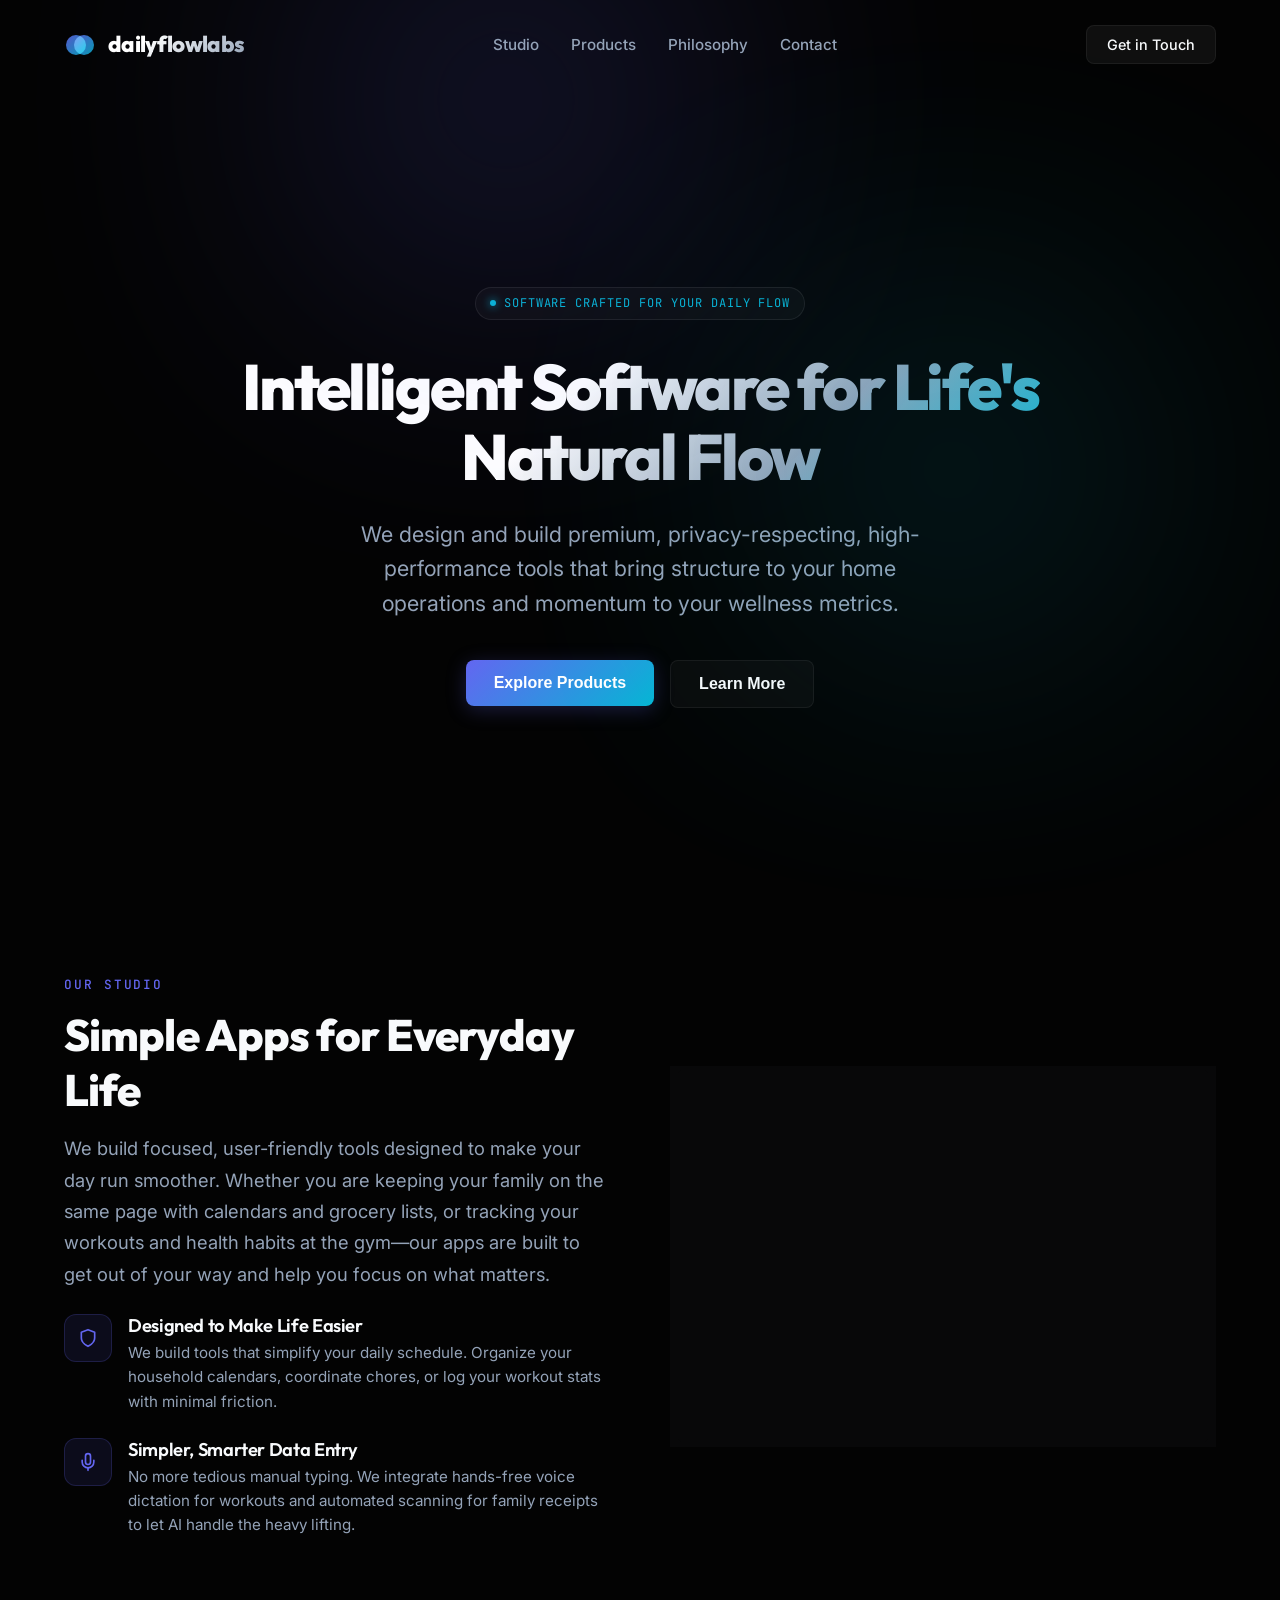
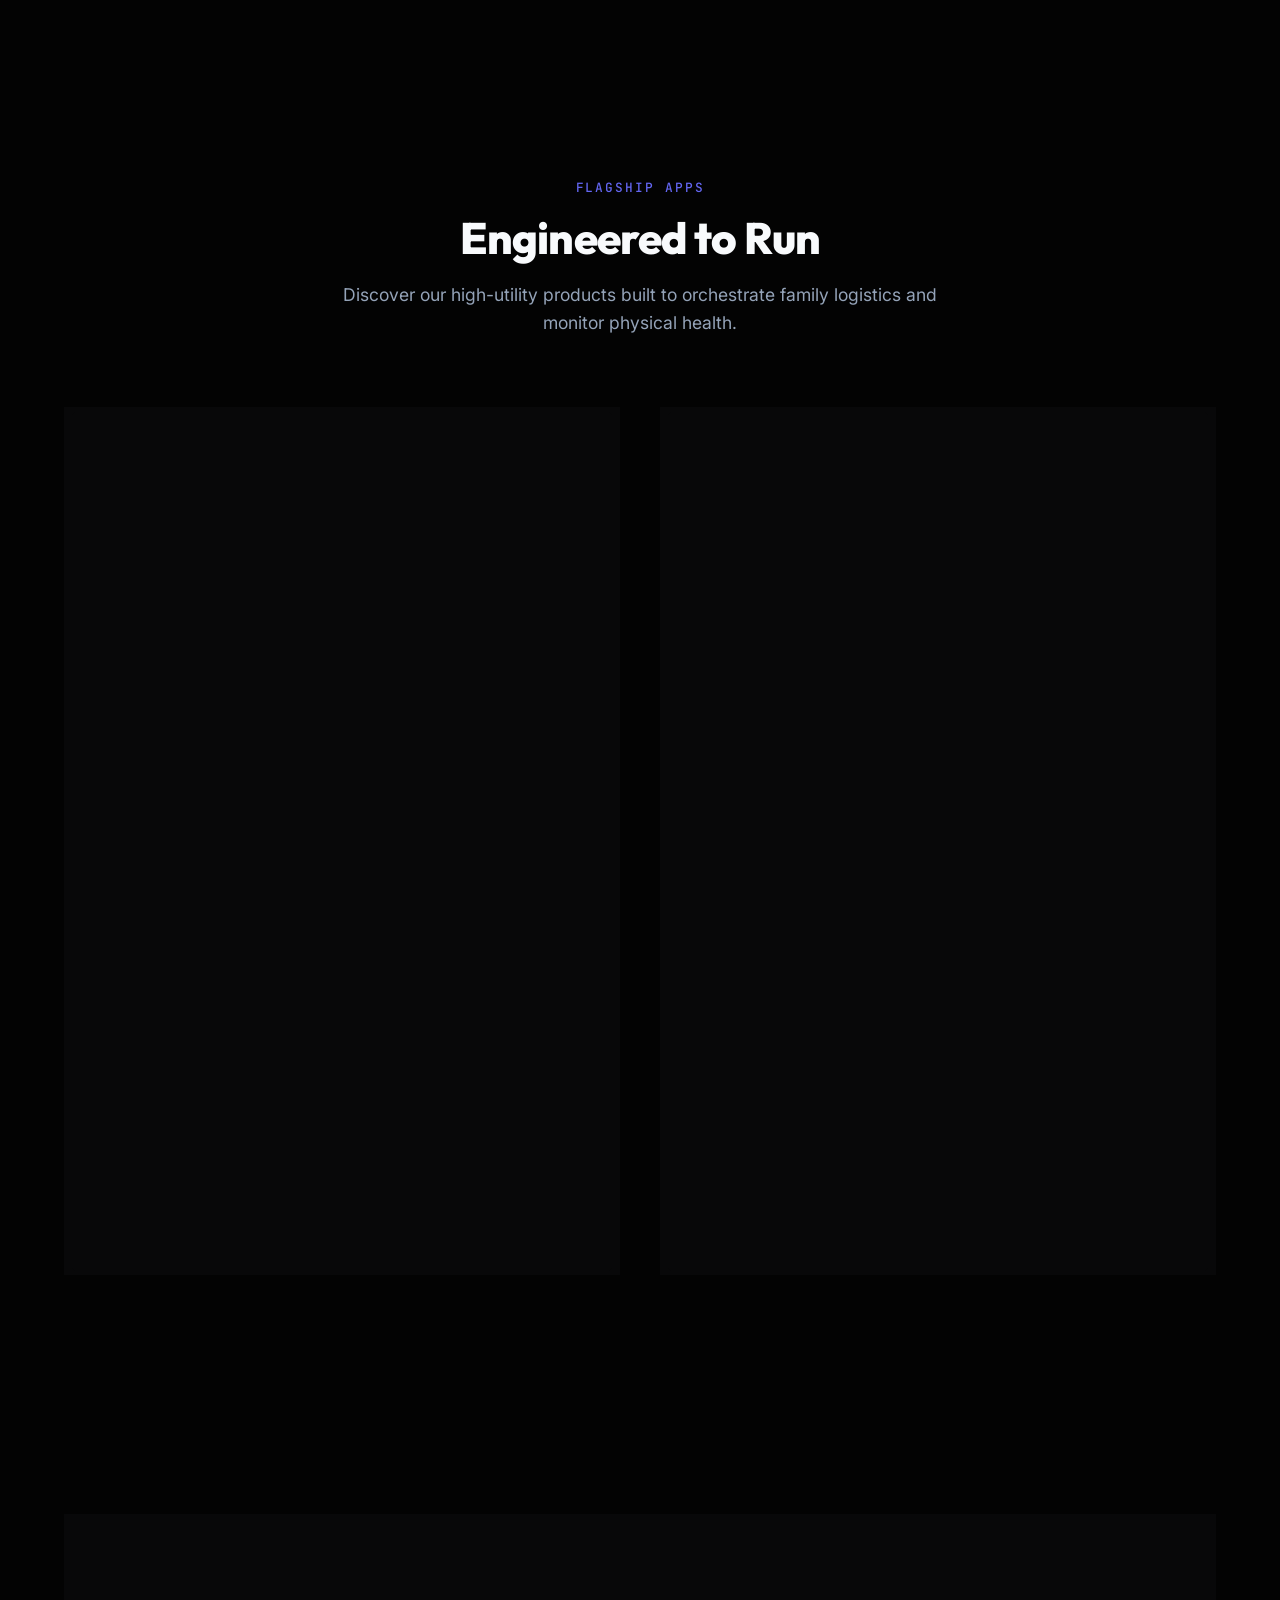
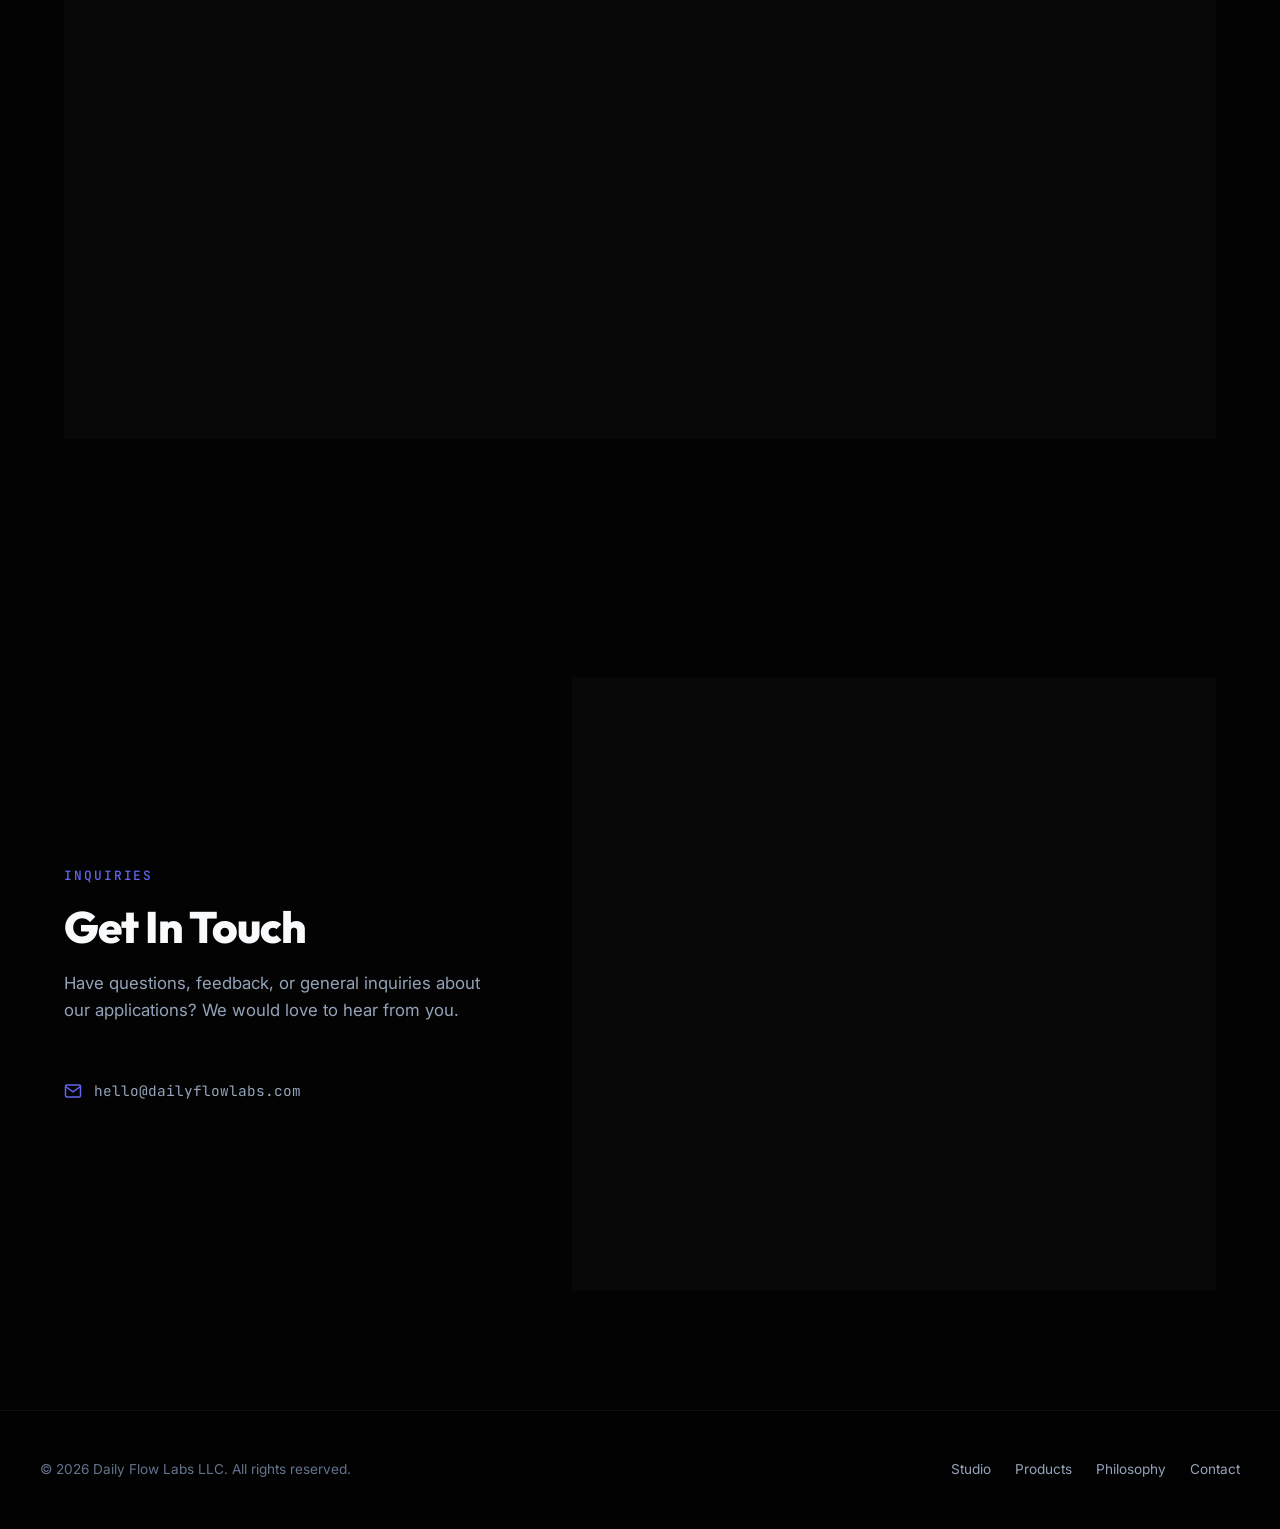
==== index.html @ 7e38b2f7 "Correct contact section copy to remove open-source and custom hosting references" ====
<!DOCTYPE html>
<html lang="en">
<head>
  <meta charset="UTF-8">
  <meta name="viewport" content="width=device-width, initial-scale=1.0">
  
  <!-- SEO Meta Tags -->
  <title>Daily Flow Labs LLC - Software Studio</title>
  <meta name="description" content="Daily Flow Labs LLC is a premium software studio crafting privacy-first, offline-capable utilities like DomusDash and IronDial to streamline your daily flow.">
  <meta name="keywords" content="Daily Flow Labs, DomusDash, IronDial, software studio, family organizer, fitness tracker, privacy-first apps, local-first apps">
  <meta name="author" content="Daily Flow Labs LLC">
  
  <!-- OpenGraph / Facebook -->
  <meta property="og:type" content="website">
  <meta property="og:url" content="https://dailyflowlabs.com/">
  <meta property="og:title" content="Daily Flow Labs LLC - Software Studio">
  <meta property="og:description" content="Crafting privacy-first, high-performance daily utilities. Home of DomusDash and IronDial.">
  <meta property="og:image" content="https://dailyflowlabs.com/assets/og-cover.png">

  <!-- Twitter -->
  <meta property="twitter:card" content="summary_large_image">
  <meta property="twitter:url" content="https://dailyflowlabs.com/">
  <meta property="twitter:title" content="Daily Flow Labs LLC - Software Studio">
  <meta property="twitter:description" content="Crafting privacy-first, high-performance daily utilities. Home of DomusDash and IronDial.">
  <meta property="twitter:image" content="https://dailyflowlabs.com/assets/og-cover.png">

  <!-- Style Sheets -->
  <link rel="stylesheet" href="index.css">
  
  <!-- Scripts -->
  <script src="app.js" defer></script>
</head>
<body>

  <!-- Background Orbs -->
  <div class="orb orb-primary"></div>
  <div class="orb orb-secondary"></div>

  <!-- Header -->
  <header>
    <div class="header-container">
      <a href="#home" class="logo-wrapper" id="logo-link">
        <div class="logo-symbol"></div>
        <span class="logo-text">dailyflowlabs</span>
      </a>
      <nav>
        <ul class="nav-menu">
          <li><a href="#about" class="nav-link">Studio</a></li>
          <li><a href="#products" class="nav-link">Products</a></li>
          <li><a href="#philosophy" class="nav-link">Philosophy</a></li>
          <li><a href="#contact" class="nav-link">Contact</a></li>
        </ul>
      </nav>
      <a href="#contact">
        <button class="btn-contact">Get in Touch</button>
      </a>
    </div>
  </header>

  <main>
    <!-- Hero Section -->
    <section class="hero" id="home">
      <div class="hero-content">
        <div class="hero-badge">
          <span></span> Software crafted for your daily flow
        </div>
        <h1 class="hero-title text-gradient">Intelligent Software for Life's Natural Flow</h1>
        <p class="hero-subtitle">
          We design and build premium, privacy-respecting, high-performance tools that bring structure to your home operations and momentum to your wellness metrics.
        </p>
        <div class="hero-actions">
          <a href="#products">
            <button class="btn-primary">Explore Products</button>
          </a>
          <a href="#about">
            <button class="btn-secondary">Learn More</button>
          </a>
        </div>
    </section>

    <!-- Studio Mission / About Section -->
    <section class="section container native-reveal reveal" id="about">
      <div class="about-grid">
        <div>
          <span class="section-tag">Our Studio</span>
          <h2 class="section-title">Simple Apps for Everyday Life</h2>
          <p class="about-feature-desc" style="margin-bottom: 24px; font-size: 1.15rem; line-height: 1.7;">
            We build focused, user-friendly tools designed to make your day run smoother. Whether you are keeping your family on the same page with calendars and grocery lists, or tracking your workouts and health habits at the gym—our apps are built to get out of your way and help you focus on what matters.
          </p>
          <div class="about-features">
            <div class="about-feature">
              <div class="about-feature-icon">
                <svg width="20" height="20" viewBox="0 0 24 24" fill="none" stroke="currentColor" stroke-width="2" stroke-linecap="round" stroke-linejoin="round"><path d="M12 22s8-4 8-10V5l-8-3-8 3v7c0 6 8 10 8 10z"/></svg>
              </div>
              <div>
                <h3 class="about-feature-title">Designed to Make Life Easier</h3>
                <p class="about-feature-desc">We build tools that simplify your daily schedule. Organize your household calendars, coordinate chores, or log your workout stats with minimal friction.</p>
              </div>
            </div>
            <div class="about-feature">
              <div class="about-feature-icon">
                <svg width="20" height="20" viewBox="0 0 24 24" fill="none" stroke="currentColor" stroke-width="2" stroke-linecap="round" stroke-linejoin="round"><path d="M12 2a3 3 0 0 0-3 3v7a3 3 0 0 0 6 0V5a3 3 0 0 0-3-3Z"/><path d="M19 10v2a7 7 0 0 1-14 0v-2"/><line x1="12" y1="19" x2="12" y2="22"/></svg>
              </div>
              <div>
                <h3 class="about-feature-title">Simpler, Smarter Data Entry</h3>
                <p class="about-feature-desc">No more tedious manual typing. We integrate hands-free voice dictation for workouts and automated scanning for family receipts to let AI handle the heavy lifting.</p>
              </div>
            </div>
          </div>
        </div>
        
        <div class="about-visual">
          <div class="about-visual-container">
            <!-- Left bubble (Family) -->
            <div class="about-bubble about-bubble-domus">
              <div style="width: 36px; height: 36px; border-radius: 8px; background: linear-gradient(135deg, var(--accent-domus), #f97316); display: grid; place-items: center; color: white; padding: 6px;">
                <svg viewBox="0 0 24 24" fill="currentColor" style="width: 100%; height: 100%;">
                  <mask id="domus-mask-bubble">
                    <rect width="24" height="24" fill="white" />
                    <circle cx="9" cy="14" r="2" fill="black" />
                    <circle cx="15" cy="14" r="2" fill="black" />
                    <circle cx="12" cy="18" r="2" fill="black" />
                    <path d="M9 14L15 14M9 14L12 18M15 14L12 18" stroke="black" stroke-width="1.5" />
                  </mask>
                  <path d="M12 2L1 12H4V21C4 21.5523 4.44772 22 5 22H19C19.5523 22 20 21.5523 20 21V12H23L12 2Z" mask="url(#domus-mask-bubble)" />
                </svg>
              </div>
              <div>
                <div style="font-weight: 700; font-size: 0.95rem; color: #fff; margin-bottom: 2px;">DomusDash</div>
                <div style="font-size: 0.72rem; color: var(--text-secondary);">Family Organizer</div>
              </div>
            </div>
            
            <!-- Right bubble (Workouts) -->
            <div class="about-bubble about-bubble-iron">
              <div style="width: 36px; height: 36px; border-radius: 8px; background: linear-gradient(135deg, var(--accent-iron), #0284c7); display: grid; place-items: center; color: white; padding: 7px;">
                <svg viewBox="0 0 100 100" fill="none" stroke="currentColor" stroke-width="4.5" style="width: 100%; height: 100%;">
                  <circle cx="50" cy="50" r="42" stroke-width="5.5"/>
                  <circle cx="50" cy="50" r="26" stroke-width="2.5"/>
                  <circle cx="50" cy="50" r="14" stroke-width="5.5"/>
                  <line x1="50" y1="50" x2="60" y2="40" stroke-width="5.5" stroke-linecap="round"/>
                  <circle cx="50" cy="50" r="2.5" fill="currentColor"/>
                </svg>
              </div>
              <div>
                <div style="font-weight: 700; font-size: 0.95rem; color: #fff; margin-bottom: 2px;">IronDial</div>
                <div style="font-size: 0.72rem; color: var(--text-secondary);">Workout Metrics</div>
              </div>
            </div>
          </div>
        </div>
      </div>
    </section>

    <!-- Products Section -->
    <section class="section container native-reveal reveal" id="products">
      <div class="section-header">
        <span class="section-tag">Flagship Apps</span>
        <h2 class="section-title">Engineered to Run</h2>
        <p class="section-description">Discover our high-utility products built to orchestrate family logistics and monitor physical health.</p>
      </div>

      <div class="products-grid">
        <!-- PRODUCT 1: DomusDash -->
        <div class="product-card product-card-domus">
          <div class="product-header">
            <div class="product-tag product-tag-domus">Family Operations</div>
            <svg width="20" height="20" viewBox="0 0 24 24" fill="none" stroke="var(--accent-domus)" stroke-width="2"><path d="M3 9l9-7 9 7v11a2 2 0 0 1-2 2H5a2 2 0 0 1-2-2z"/><polyline points="9 22 9 12 15 12 15 22"/></svg>
          </div>
          <div class="product-logo">
            <div class="product-logo-icon product-logo-icon-domus" style="padding: 7px;">
              <svg viewBox="0 0 24 24" fill="currentColor" style="width: 100%; height: 100%;">
                <mask id="domus-mask-card">
                  <rect width="24" height="24" fill="white" />
                  <circle cx="9" cy="14" r="2" fill="black" />
                  <circle cx="15" cy="14" r="2" fill="black" />
                  <circle cx="12" cy="18" r="2" fill="black" />
                  <path d="M9 14L15 14M9 14L12 18M15 14L12 18" stroke="black" stroke-width="1.5" />
                </mask>
                <path d="M12 2L1 12H4V21C4 21.5523 4.44772 22 5 22H19C19.5523 22 20 21.5523 20 21V12H23L12 2Z" mask="url(#domus-mask-card)" />
              </svg>
            </div>
            <span class="product-name">DomusDash</span>
          </div>
          <p class="product-description">
            Your family's central control dashboard. Securely orchestrate calendars, coordinate chores, manage joint budgets, draft grocery lists, and safe-keep sensitive document backups in a zero-knowledge, end-to-end encrypted storage vault. Includes advanced AI scanning for bills and items.
          </p>
          <div class="product-features">
            <span class="product-feature-tag">AI Receipt Scanner</span>
            <span class="product-feature-tag">Shared Calendars</span>
            <span class="product-feature-tag">E2EE Password Vault</span>
            <span class="product-feature-tag">Chore Allocations</span>
            <span class="product-feature-tag">Joint Budget Tracker</span>
          </div>
          
          <!-- Mockup Frame -->
          <div class="product-mockup">
            <div class="mockup-domus-grid">
              <div class="mockup-card">
                <span class="mockup-card-title">Shared Calendar</span>
                <div class="mockup-calendar">
                  <div class="calendar-row">
                    <span>Dentist Appt.</span>
                    <span class="calendar-time">09:00 AM</span>
                  </div>
                  <div class="calendar-row">
                    <span>Soccer Practice</span>
                    <span class="calendar-time">04:30 PM</span>
                  </div>
                  <div class="calendar-row">
                    <span>Family Dinner</span>
                    <span class="calendar-time">06:45 PM</span>
                  </div>
                </div>
              </div>
              <div class="mockup-card">
                <span class="mockup-card-title">Daily Chores</span>
                <div class="mockup-chores">
                  <div class="chore-row">
                    <span class="chore-check chore-check-checked"></span>
                    <span class="chore-text-done">Take out bins</span>
                  </div>
                  <div class="chore-row">
                    <span class="chore-check"></span>
                    <span>Feed the dog</span>
                  </div>
                  <div class="chore-row">
                    <span class="chore-check"></span>
                    <span>Load dishwasher</span>
                  </div>
                </div>
              </div>
            </div>
          </div>

          <a href="https://domusdash.com" target="_blank" rel="noopener noreferrer" class="product-cta product-cta-domus">
            Open DomusDash
            <svg width="16" height="16" viewBox="0 0 24 24" fill="none" stroke="currentColor" stroke-width="2.5"><polyline points="9 18 15 12 9 6"/></svg>
          </a>
        </div>

        <!-- PRODUCT 2: IronDial -->
        <div class="product-card product-card-iron">
          <div class="product-header">
            <div class="product-tag product-tag-iron">Athletic Metrics</div>
            <svg width="20" height="20" viewBox="0 0 24 24" fill="none" stroke="var(--accent-iron)" stroke-width="2"><path d="M4 15s1-1 4-1 5 2 8 2 4-1 4-1V3s-1 1-4 1-5-2-8-2-4 1-4 1z"/><line x1="4" y1="22" x2="4" y2="15"/></svg>
          </div>
          <div class="product-logo">
            <div class="product-logo-icon product-logo-icon-iron" style="padding: 8px;">
              <svg viewBox="0 0 100 100" fill="none" stroke="currentColor" stroke-width="4.5" style="width: 100%; height: 100%;">
                <circle cx="50" cy="50" r="42" stroke-width="5.5"/>
                <circle cx="50" cy="50" r="26" stroke-width="2.5"/>
                <circle cx="50" cy="50" r="14" stroke-width="5.5"/>
                <line x1="50" y1="50" x2="60" y2="40" stroke-width="5.5" stroke-linecap="round"/>
                <circle cx="50" cy="50" r="2.5" fill="currentColor"/>
              </svg>
            </div>
            <span class="product-name">IronDial</span>
          </div>
          <p class="product-description">
            A high-performance workout companion and metric analyzer. Effortlessly log training sessions hands-free using voice transcription, monitor hormone and blood pressure trends, map supplement cycles, and hit custom dietary goals. Engineered to capture data without interrupting your workout.
          </p>
          <div class="product-features">
            <span class="product-feature-tag">Spoken Set Voice Logger</span>
            <span class="product-feature-tag">Hormone Metrics</span>
            <span class="product-feature-tag">Supplement Cycle Map</span>
            <span class="product-feature-tag">Dietary Calorie/Macro Logs</span>
            <span class="product-feature-tag">Vitals Tracker</span>
          </div>
          
          <!-- Mockup Frame -->
          <div class="product-mockup">
            <div class="mockup-iron-grid">
              <div class="mockup-card mockup-vital-card">
                <span class="mockup-card-title">Latest Vitals</span>
                <div class="mockup-vital-num">785 <span>ng/dL</span></div>
                <span style="font-size: 0.65rem; color: var(--text-muted); display: block; margin-top: 4px;">Testosterone Level</span>
                <div style="font-size: 0.72rem; color: var(--text-secondary); margin-top: 8px; border-top: 1px solid rgba(255,255,255,0.04); padding-top: 6px;">
                  Weight: 184 lbs
                </div>
              </div>
              <div class="mockup-card">
                <span class="mockup-card-title">Training Log</span>
                <div class="mockup-workout-list">
                  <div class="workout-item">
                    <span>Bench Press</span>
                    <span class="workout-sets">4s x 8r</span>
                  </div>
                  <div class="workout-item">
                    <span>Barbell Squats</span>
                    <span class="workout-sets">3s x 10r</span>
                  </div>
                  <div class="workout-item">
                    <span>Deadlifts</span>
                    <span class="workout-sets">1s x 5r</span>
                  </div>
                </div>
              </div>
            </div>
          </div>

          <a href="https://irondial.com" target="_blank" rel="noopener noreferrer" class="product-cta product-cta-iron">
            Explore IronDial
            <svg width="16" height="16" viewBox="0 0 24 24" fill="none" stroke="currentColor" stroke-width="2.5"><polyline points="9 18 15 12 9 6"/></svg>
          </a>
        </div>
      </div>
    </section>

    <!-- Philosophy & Core Values Section -->
    <section class="section container native-reveal reveal" id="philosophy">
      <div class="philosophy-card">
        <div>
          <span class="section-tag">Our Philosophy</span>
          <h2 class="philosophy-title">Eliminating Tedious Data Entry</h2>
          <p class="philosophy-text">
            We believe software should work for you, not the other way around. Most utility tools require you to spend hours manually typing out tiny details. We design our apps to automate the boring parts—using voice typing and smart AI scanning to keep your household and training logs organized with minimal effort.
          </p>
          <p class="philosophy-text">
            Our products focus on clean, intuitive interfaces that let you record what you need in seconds, sync online seamlessly, and get back to your day.
          </p>
        </div>
        <div class="philosophy-pillars">
          <div class="pillar-item">
            <div class="pillar-icon">
              <svg width="20" height="20" viewBox="0 0 24 24" fill="none" stroke="currentColor" stroke-width="2" stroke-linecap="round" stroke-linejoin="round"><path d="M12 2v2M12 20v2M4.93 4.93l1.41 1.41M17.66 17.66l1.41 1.41M2 12h2M20 12h2M6.34 17.66l-1.41 1.41M19.07 4.93l-1.41 1.41"/></svg>
            </div>
            <div>
              <h3 class="pillar-name">AI-Driven Simplicity</h3>
              <p class="pillar-desc">We leverage artificial intelligence to automate manual entry. Scan a household bill or dictate workout sets out loud—our apps handle the details.</p>
            </div>
          </div>
          <div class="pillar-item">
            <div class="pillar-icon">
              <svg width="20" height="20" viewBox="0 0 24 24" fill="none" stroke="currentColor" stroke-width="2"><path d="M13 2L3 14h9l-1 8 10-12h-9l1-8z"/></svg>
            </div>
            <div>
              <h3 class="pillar-name">Lightning Fast Data Capture</h3>
              <p class="pillar-desc">Log what you need in seconds. Fast online syncing ensures your logs, chore status, or shopping lists are always up-to-date and shared instantly.</p>
            </div>
          </div>
        </div>
      </div>
    </section>

    <!-- Contact Section -->
    <section class="section container native-reveal reveal" id="contact">
      <div class="contact-layout">
        <div class="contact-info">
          <span class="section-tag">Inquiries</span>
          <h2 class="section-title">Get In Touch</h2>
          <p style="margin-bottom: 24px;">
            Have questions, feedback, or general inquiries about our applications? We would love to hear from you.
          </p>
          <div class="contact-meta">
            <div class="contact-meta-item">
              <svg class="contact-meta-icon" width="18" height="18" viewBox="0 0 24 24" fill="none" stroke="currentColor" stroke-width="2"><path d="M4 4h16c1.1 0 2 .9 2 2v12c0 1.1-.9 2-2 2H4c-1.1 0-2-.9-2-2V6c0-1.1.9-2 2-2z"/><polyline points="22,6 12,13 2,6"/></svg>
              <span>hello@dailyflowlabs.com</span>
            </div>
          </div>
        </div>
        
        <form class="contact-form" id="contactForm" action="#" method="POST">
          <div class="form-success-msg" id="successMsg">
            Your inquiry has been successfully sent! We will contact you soon.
          </div>
          
          <div class="form-group">
            <label for="name">Your Name</label>
            <input type="text" id="name" name="name" required placeholder="John Doe">
          </div>
          
          <div class="form-group">
            <label for="email">Email Address</label>
            <input type="email" id="email" name="email" required placeholder="john@example.com">
          </div>
          
          <div class="form-group">
            <label for="subject">Subject</label>
            <input type="text" id="subject" name="subject" required placeholder="General inquiry / partnership request">
          </div>
          
          <div class="form-group">
            <label for="message">Message</label>
            <textarea id="message" name="message" required placeholder="What can we help you with?"></textarea>
          </div>
          
          <button type="submit" class="btn-submit" id="submitBtn">
            Send Message
            <svg width="18" height="18" viewBox="0 0 24 24" fill="none" stroke="currentColor" stroke-width="2.5"><line x1="22" y1="2" x2="11" y2="13"/><polygon points="22 2 15 22 11 13 2 9 22 2"/></svg>
          </button>
        </form>
      </div>
    </section>
  </main>

  <!-- Footer -->
  <footer>
    <div class="footer-container">
      <div class="footer-copy">
        &copy; 2026 Daily Flow Labs LLC. All rights reserved.
      </div>
      <ul class="footer-links">
        <li><a href="#about">Studio</a></li>
        <li><a href="#products">Products</a></li>
        <li><a href="#philosophy">Philosophy</a></li>
        <li><a href="#contact">Contact</a></li>
      </ul>
    </div>
  </footer>

</body>
</html>
---- index.css ----
@import url('https://fonts.googleapis.com/css2?family=Inter:wght@300;400;500;600&family=Outfit:wght@300;400;500;600;700;800&family=JetBrains+Mono:wght@400;500&display=swap');

/* --- Modern Design System Custom Properties --- */
:root {
  --font-sans: 'Inter', system-ui, -apple-system, BlinkMacSystemFont, 'Segoe UI', Roboto, sans-serif;
  --font-display: 'Outfit', var(--font-sans);
  --font-mono: 'JetBrains Mono', monospace;

  /* Obsidian dark-themed base colors */
  --bg-base: #030303;
  --bg-surface: #0a0a0c;
  --bg-card: rgba(14, 14, 17, 0.5);
  --bg-card-hover: rgba(20, 20, 25, 0.65);
  
  --border-color: rgba(255, 255, 255, 0.06);
  --border-color-hover: rgba(255, 255, 255, 0.15);
  
  --text-primary: #f8fafc;
  --text-secondary: #94a3b8;
  --text-muted: #64748b;
  
  /* Brand Glow Accents */
  --accent-indigo: #6366f1;
  --accent-cyan: #06b6d4;
  --accent-indigo-glow: rgba(99, 102, 241, 0.15);
  --accent-cyan-glow: rgba(6, 182, 212, 0.15);
  
  /* Product Accents */
  --accent-domus: #f59e0b; /* Amber Gold */
  --accent-domus-glow: rgba(245, 158, 11, 0.12);
  --accent-iron: #0ea5e9; /* Sky Blue */
  --accent-iron-glow: rgba(14, 165, 233, 0.12);

  --radius-sm: 8px;
  --radius-md: 16px;
  --radius-lg: 24px;
  --radius-xl: 32px;
  
  --transition-smooth: all 0.4s cubic-bezier(0.16, 1, 0.3, 1);
  --transition-fast: all 0.2s ease;
  
  --container-width: 1200px;
}

/* --- Base & Reset Styles --- */
*, *::before, *::after {
  box-sizing: border-box;
  margin: 0;
  padding: 0;
}

html {
  scroll-behavior: smooth;
  background-color: var(--bg-base);
  color: var(--text-primary);
  font-family: var(--font-sans);
  -webkit-font-smoothing: antialiased;
  -moz-osx-font-smoothing: grayscale;
}

body {
  overflow-x: hidden;
  line-height: 1.6;
}

/* Custom Scrollbar */
::-webkit-scrollbar {
  width: 8px;
}
::-webkit-scrollbar-track {
  background: var(--bg-base);
}
::-webkit-scrollbar-thumb {
  background: rgba(255, 255, 255, 0.1);
  border-radius: 4px;
}
::-webkit-scrollbar-thumb:hover {
  background: rgba(255, 255, 255, 0.2);
}

/* Typography Utility */
h1, h2, h3, h4 {
  font-family: var(--font-display);
  font-weight: 700;
  letter-spacing: -0.02em;
  color: var(--text-primary);
  line-height: 1.25;
}

p {
  color: var(--text-secondary);
  font-size: 1.05rem;
}

a {
  color: inherit;
  text-decoration: none;
  transition: var(--transition-fast);
}

/* Focus states for accessibility */
a:focus-visible, button:focus-visible, input:focus-visible, textarea:focus-visible {
  outline: 2px solid var(--accent-cyan);
  outline-offset: 4px;
}

/* --- Layout Components --- */
.section {
  padding: 120px 24px;
  position: relative;
}

.container {
  max-width: var(--container-width);
  margin: 0 auto;
  position: relative;
  z-index: 2;
}

/* Floating background glow elements */
.orb {
  position: absolute;
  border-radius: 50%;
  filter: blur(140px);
  z-index: 1;
  pointer-events: none;
  opacity: 0.45;
}

.orb-primary {
  width: 500px;
  height: 500px;
  background: radial-gradient(circle, var(--accent-indigo) 0%, transparent 70%);
  top: -150px;
  left: 20%;
  animation: float-slow 20s infinite alternate ease-in-out;
}

.orb-secondary {
  width: 400px;
  height: 400px;
  background: radial-gradient(circle, var(--accent-cyan) 0%, transparent 70%);
  top: 30%;
  right: 10%;
  animation: float-slow 25s infinite alternate-reverse ease-in-out;
}

@keyframes float-slow {
  0% { transform: translate(0, 0) scale(1); }
  50% { transform: translate(30px, -40px) scale(1.1); }
  100% { transform: translate(-20px, 20px) scale(0.9); }
}

/* --- Header Section (with Scroll-driven Animation) --- */
header {
  position: fixed;
  top: 0;
  left: 0;
  right: 0;
  height: 90px;
  z-index: 100;
  display: flex;
  align-items: center;
  border-bottom: 1px solid transparent;
  transition: var(--transition-smooth);
  backdrop-filter: blur(0px);
  -webkit-backdrop-filter: blur(0px);
  background: transparent;
}

.header-container {
  width: 100%;
  max-width: var(--container-width);
  margin: 0 auto;
  padding: 0 24px;
  display: flex;
  justify-content: space-between;
  align-items: center;
}

.logo-wrapper {
  display: flex;
  align-items: center;
  gap: 12px;
}

.logo-symbol {
  width: 32px;
  height: 32px;
  display: grid;
  place-items: center;
  position: relative;
}

.logo-symbol::before, .logo-symbol::after {
  content: '';
  position: absolute;
  border-radius: 50%;
  background: linear-gradient(135deg, var(--accent-indigo), var(--accent-cyan));
}

.logo-symbol::before {
  width: 20px;
  height: 20px;
  left: 2px;
  top: 6px;
  mix-blend-mode: screen;
  opacity: 0.85;
}

.logo-symbol::after {
  width: 20px;
  height: 20px;
  right: 2px;
  bottom: 6px;
  mix-blend-mode: screen;
  opacity: 0.85;
}

.logo-text {
  font-family: var(--font-display);
  font-weight: 800;
  font-size: 1.4rem;
  letter-spacing: -0.03em;
  background: linear-gradient(135deg, #ffffff 30%, var(--text-secondary) 100%);
  -webkit-background-clip: text;
  background-clip: text;
  -webkit-text-fill-color: transparent;
}

.nav-menu {
  display: flex;
  gap: 32px;
  list-style: none;
  align-items: center;
}

.nav-link {
  font-size: 0.95rem;
  font-weight: 500;
  color: var(--text-secondary);
  position: relative;
  padding: 8px 0;
}

.nav-link:hover {
  color: var(--text-primary);
}

.nav-link::after {
  content: '';
  position: absolute;
  bottom: 0;
  left: 0;
  width: 0;
  height: 1.5px;
  background: linear-gradient(90deg, var(--accent-indigo), var(--accent-cyan));
  transition: var(--transition-fast);
}

.nav-link:hover::after {
  width: 100%;
}

.btn-contact {
  padding: 10px 20px;
  border-radius: var(--radius-sm);
  background: rgba(255, 255, 255, 0.05);
  border: 1px solid var(--border-color);
  color: var(--text-primary);
  font-family: var(--font-sans);
  font-weight: 500;
  font-size: 0.9rem;
  cursor: pointer;
  transition: var(--transition-fast);
}

.btn-contact:hover {
  background: rgba(255, 255, 255, 0.1);
  border-color: rgba(255, 255, 255, 0.2);
  transform: translateY(-1px);
}

/* NATIVE SCROLL-DRIVEN ANIMATION FOR HEADER */
@supports ((animation-timeline: scroll()) and (animation-range: 0% 100%)) {
  @keyframes shrink-header {
    to {
      height: 64px;
      background: rgba(3, 3, 3, 0.75);
      backdrop-filter: blur(16px);
      -webkit-backdrop-filter: blur(16px);
      border-bottom: 1px solid rgba(255, 255, 255, 0.08);
    }
  }

  header {
    animation: shrink-header auto linear both;
    animation-timeline: scroll(block root);
    animation-range: 0px 100px;
  }
}

/* --- Hero Section --- */
.hero {
  min-height: 95vh;
  display: flex;
  align-items: center;
  justify-content: center;
  position: relative;
  padding-top: 140px;
  text-align: center;
}

.hero-content {
  max-width: 800px;
  margin: 0 auto;
}

.hero-badge {
  display: inline-flex;
  align-items: center;
  gap: 8px;
  padding: 6px 14px;
  border-radius: 99px;
  background: rgba(255, 255, 255, 0.03);
  border: 1px solid rgba(255, 255, 255, 0.08);
  font-family: var(--font-mono);
  font-size: 0.75rem;
  text-transform: uppercase;
  letter-spacing: 0.08em;
  color: var(--accent-cyan);
  margin-bottom: 32px;
}

.hero-badge span {
  width: 6px;
  height: 6px;
  background: var(--accent-cyan);
  border-radius: 50%;
  display: inline-block;
  box-shadow: 0 0 8px var(--accent-cyan);
}

.hero-title {
  font-size: clamp(2.5rem, 5vw, 4.5rem);
  font-weight: 800;
  line-height: 1.1;
  letter-spacing: -0.04em;
  margin-bottom: 24px;
}

.text-gradient {
  background: linear-gradient(135deg, #ffffff 40%, var(--text-secondary) 70%, var(--accent-cyan) 100%);
  -webkit-background-clip: text;
  background-clip: text;
  -webkit-text-fill-color: transparent;
}

.hero-subtitle {
  font-size: clamp(1.1rem, 2vw, 1.35rem);
  max-width: 620px;
  margin: 0 auto 40px;
  color: var(--text-secondary);
}

.hero-actions {
  display: flex;
  gap: 16px;
  justify-content: center;
  flex-wrap: wrap;
}

.btn-primary {
  padding: 14px 28px;
  border-radius: var(--radius-sm);
  background: linear-gradient(135deg, var(--accent-indigo), var(--accent-cyan));
  color: #ffffff;
  font-weight: 600;
  font-size: 1rem;
  border: none;
  cursor: pointer;
  transition: var(--transition-smooth);
  box-shadow: 0 4px 20px rgba(99, 102, 241, 0.25);
}

.btn-primary:hover {
  transform: translateY(-2px);
  box-shadow: 0 6px 24px rgba(6, 182, 212, 0.4);
}

.btn-secondary {
  padding: 14px 28px;
  border-radius: var(--radius-sm);
  background: rgba(255, 255, 255, 0.03);
  border: 1px solid var(--border-color);
  color: var(--text-primary);
  font-weight: 600;
  font-size: 1rem;
  cursor: pointer;
  transition: var(--transition-fast);
}

.btn-secondary:hover {
  background: rgba(255, 255, 255, 0.08);
  border-color: rgba(255, 255, 255, 0.15);
  transform: translateY(-1px);
}


/* --- Section Titles --- */
.section-header {
  text-align: center;
  max-width: 600px;
  margin: 0 auto 70px;
}

.section-tag {
  font-family: var(--font-mono);
  font-size: 0.8rem;
  font-weight: 500;
  text-transform: uppercase;
  letter-spacing: 0.15em;
  color: var(--accent-indigo);
  margin-bottom: 12px;
  display: block;
}

.section-title {
  font-size: clamp(2rem, 3.5vw, 2.75rem);
  font-weight: 800;
  margin-bottom: 16px;
}

.section-description {
  color: var(--text-secondary);
  font-size: 1.1rem;
}

/* --- About Section --- */
.about-grid {
  display: grid;
  grid-template-columns: 1fr 1fr;
  gap: 60px;
  align-items: center;
}

.about-features {
  display: grid;
  gap: 24px;
}

.about-feature {
  display: flex;
  gap: 16px;
}

.about-feature-icon {
  width: 48px;
  height: 48px;
  border-radius: 12px;
  background: rgba(99, 102, 241, 0.1);
  border: 1px solid rgba(99, 102, 241, 0.2);
  display: grid;
  place-items: center;
  color: var(--accent-indigo);
  flex-shrink: 0;
}

.about-feature-title {
  font-size: 1.15rem;
  font-weight: 600;
  margin-bottom: 4px;
}

.about-feature-desc {
  font-size: 0.95rem;
}

/* Visual bubble diagram for about section */
.about-visual {
  background: var(--bg-card);
  border: 1px solid var(--border-color);
  border-radius: var(--radius-lg);
  padding: 32px;
  position: relative;
  overflow: hidden;
  backdrop-filter: blur(12px);
  -webkit-backdrop-filter: blur(12px);
  min-height: 380px;
  display: flex;
  flex-direction: column;
  justify-content: center;
  align-items: center;
}

.about-visual::before {
  content: '';
  position: absolute;
  width: 250px;
  height: 250px;
  background: var(--accent-indigo-glow);
  filter: blur(80px);
  top: -50px;
  right: -50px;
  pointer-events: none;
}

.about-visual-container {
  position: relative;
  width: 100%;
  max-width: 320px;
  height: 260px;
  display: flex;
  justify-content: center;
  align-items: center;
}

.about-bubble {
  position: absolute;
  width: 160px;
  height: 160px;
  border-radius: 24px;
  padding: 20px;
  display: flex;
  flex-direction: column;
  justify-content: space-between;
  text-align: left;
  box-shadow: 0 10px 30px rgba(0,0,0,0.5);
  transition: var(--transition-smooth);
}

.about-bubble-domus {
  left: 0;
  top: 20px;
  background: rgba(245, 158, 11, 0.03);
  border: 1.5px solid rgba(245, 158, 11, 0.15);
  transform: rotate(-4deg);
}

.about-bubble-domus:hover {
  transform: rotate(-4deg) translateY(-8px);
  border-color: var(--accent-domus);
  box-shadow: 0 15px 35px rgba(245, 158, 11, 0.15);
}

.about-bubble-iron {
  right: 0;
  bottom: 20px;
  background: rgba(14, 165, 233, 0.03);
  border: 1.5px solid rgba(14, 165, 233, 0.15);
  transform: rotate(4deg);
}

.about-bubble-iron:hover {
  transform: rotate(4deg) translateY(-8px);
  border-color: var(--accent-iron);
  box-shadow: 0 15px 35px rgba(14, 165, 233, 0.15);
}

/* --- Products Showcase Grid --- */
.products-grid {
  display: grid;
  grid-template-columns: 1fr 1fr;
  gap: 40px;
}

.product-card {
  background: var(--bg-card);
  border: 1px solid var(--border-color);
  border-radius: var(--radius-lg);
  padding: 48px;
  position: relative;
  overflow: hidden;
  display: flex;
  flex-direction: column;
  transition: var(--transition-smooth);
  backdrop-filter: blur(12px);
  -webkit-backdrop-filter: blur(12px);
}

.product-card::before {
  content: '';
  position: absolute;
  inset: 0;
  border-radius: var(--radius-lg);
  padding: 1px;
  background: linear-gradient(135deg, rgba(255,255,255,0.08) 0%, rgba(255,255,255,0.01) 100%);
  -webkit-mask: linear-gradient(#fff 0 0) content-box, linear-gradient(#fff 0 0);
  mask: linear-gradient(#fff 0 0) content-box, linear-gradient(#fff 0 0);
  -webkit-mask-composite: xor;
  mask-composite: exclude;
  pointer-events: none;
}

.product-card:hover {
  transform: translateY(-4px);
  border-color: var(--border-color-hover);
  background: var(--bg-card-hover);
}

.product-card-domus:hover {
  box-shadow: 0 10px 40px var(--accent-domus-glow);
}

.product-card-iron:hover {
  box-shadow: 0 10px 40px var(--accent-iron-glow);
}

.product-header {
  display: flex;
  align-items: center;
  justify-content: space-between;
  margin-bottom: 24px;
}

.product-tag {
  font-family: var(--font-mono);
  font-size: 0.75rem;
  font-weight: 500;
  text-transform: uppercase;
  letter-spacing: 0.1em;
  padding: 4px 10px;
  border-radius: 4px;
  border: 1px solid transparent;
}

.product-tag-domus {
  background: rgba(245, 158, 11, 0.08);
  border-color: rgba(245, 158, 11, 0.2);
  color: var(--accent-domus);
}

.product-tag-iron {
  background: rgba(14, 165, 233, 0.08);
  border-color: rgba(14, 165, 233, 0.2);
  color: var(--accent-iron);
}

.product-logo {
  display: flex;
  align-items: center;
  gap: 12px;
  margin-bottom: 16px;
}

.product-logo-icon {
  width: 40px;
  height: 40px;
  border-radius: 10px;
  display: grid;
  place-items: center;
  font-size: 1.25rem;
}

.product-logo-icon-domus {
  background: linear-gradient(135deg, var(--accent-domus) 0%, #f97316 100%);
  color: #ffffff;
  box-shadow: 0 4px 12px rgba(245, 158, 11, 0.3);
}

.product-logo-icon-iron {
  background: linear-gradient(135deg, var(--accent-iron) 0%, #0284c7 100%);
  color: #ffffff;
  box-shadow: 0 4px 12px rgba(14, 165, 233, 0.3);
}

.product-name {
  font-size: 1.75rem;
  font-weight: 800;
}

.product-description {
  font-size: 1.05rem;
  line-height: 1.6;
  margin-bottom: 32px;
}

/* Feature tags */
.product-features {
  display: flex;
  flex-wrap: wrap;
  gap: 8px;
  margin-bottom: 40px;
}

.product-feature-tag {
  font-size: 0.8rem;
  background: rgba(255, 255, 255, 0.03);
  border: 1px solid rgba(255, 255, 255, 0.05);
  color: var(--text-secondary);
  padding: 6px 12px;
  border-radius: 6px;
  font-family: var(--font-sans);
}

/* Interactive app mockup frames inside the cards */
.product-mockup {
  margin-top: auto;
  border-radius: var(--radius-md);
  border: 1px solid rgba(255, 255, 255, 0.08);
  background: #020203;
  padding: 16px;
  height: 220px;
  overflow: hidden;
  position: relative;
  box-shadow: inset 0 2px 8px rgba(0, 0, 0, 0.8);
}

/* --- Mockup 1: DomusDash (Family Organizer Dashboard) --- */
.mockup-domus-grid {
  display: grid;
  grid-template-columns: 2fr 1.2fr;
  gap: 12px;
  height: 100%;
}

.mockup-card {
  background: rgba(255, 255, 255, 0.02);
  border: 1px solid rgba(255, 255, 255, 0.04);
  border-radius: 8px;
  padding: 12px;
  display: flex;
  flex-direction: column;
}

.mockup-card-title {
  font-family: var(--font-mono);
  font-size: 0.65rem;
  color: var(--accent-domus);
  text-transform: uppercase;
  letter-spacing: 0.05em;
  margin-bottom: 8px;
}

.mockup-calendar {
  display: flex;
  flex-direction: column;
  gap: 6px;
}

.calendar-row {
  display: flex;
  align-items: center;
  justify-content: space-between;
  font-size: 0.72rem;
  padding: 4px 6px;
  background: rgba(255, 255, 255, 0.01);
  border-radius: 4px;
  border-left: 2px solid var(--accent-domus);
}

.calendar-time {
  font-family: var(--font-mono);
  color: var(--text-muted);
}

.mockup-chores {
  display: flex;
  flex-direction: column;
  gap: 6px;
}

.chore-row {
  display: flex;
  align-items: center;
  gap: 8px;
  font-size: 0.72rem;
}

.chore-check {
  width: 12px;
  height: 12px;
  border: 1.5px solid rgba(255,255,255,0.2);
  border-radius: 3px;
  display: inline-block;
  flex-shrink: 0;
}

.chore-check-checked {
  background: var(--accent-domus);
  border-color: var(--accent-domus);
  position: relative;
}

.chore-check-checked::after {
  content: '✓';
  color: #000;
  font-size: 8px;
  font-weight: bold;
  position: absolute;
  top: 50%;
  left: 50%;
  transform: translate(-50%, -50%);
}

.chore-text-done {
  text-decoration: line-through;
  color: var(--text-muted);
}

/* --- Mockup 2: IronDial (Fitness Dashboard) --- */
.mockup-iron-grid {
  display: grid;
  grid-template-columns: 1fr 1fr;
  gap: 12px;
  height: 100%;
}

.mockup-vital-card {
  text-align: center;
  justify-content: center;
}

.mockup-vital-num {
  font-family: var(--font-mono);
  font-size: 1.6rem;
  font-weight: 700;
  color: var(--text-primary);
  margin-top: 4px;
}

.mockup-vital-num span {
  font-size: 0.75rem;
  color: var(--text-secondary);
}

.mockup-workout-list {
  display: flex;
  flex-direction: column;
  gap: 6px;
}

.workout-item {
  display: flex;
  justify-content: space-between;
  align-items: center;
  font-size: 0.7rem;
  padding: 5px 8px;
  background: rgba(255, 255, 255, 0.02);
  border-radius: 4px;
}

.workout-sets {
  font-family: var(--font-mono);
  background: rgba(14, 165, 233, 0.1);
  color: var(--accent-iron);
  padding: 1px 4px;
  border-radius: 3px;
  font-size: 0.65rem;
}

/* CTA buttons inside card footer */
.product-cta {
  display: inline-flex;
  align-items: center;
  gap: 8px;
  font-weight: 600;
  font-size: 0.95rem;
  margin-top: 32px;
  padding: 12px 24px;
  border-radius: var(--radius-sm);
  text-align: center;
  justify-content: center;
  transition: var(--transition-fast);
}

.product-cta-domus {
  background: var(--accent-domus);
  color: #030303;
}

.product-cta-domus:hover {
  background: #f5b02b;
  transform: translateY(-1px);
}

.product-cta-iron {
  background: rgba(255, 255, 255, 0.05);
  border: 1px solid var(--border-color);
  color: var(--text-primary);
}

.product-cta-iron:hover {
  background: rgba(255, 255, 255, 0.1);
  border-color: rgba(255, 255, 255, 0.2);
  transform: translateY(-1px);
}

.product-cta svg {
  transition: transform 0.2s ease;
}

.product-cta:hover svg {
  transform: translateX(4px);
}

/* --- Philosophy / Security Section --- */
.philosophy-card {
  background: radial-gradient(circle at top left, rgba(99, 102, 241, 0.08), transparent 50%), var(--bg-card);
  border: 1px solid var(--border-color);
  border-radius: var(--radius-xl);
  padding: 60px;
  display: grid;
  grid-template-columns: 1fr 1fr;
  gap: 60px;
  align-items: center;
  backdrop-filter: blur(12px);
  -webkit-backdrop-filter: blur(12px);
}

.philosophy-title {
  font-size: 2.25rem;
  margin-bottom: 20px;
}

.philosophy-text {
  margin-bottom: 24px;
  line-height: 1.7;
}

.philosophy-pillars {
  display: flex;
  flex-direction: column;
  gap: 28px;
}

.pillar-item {
  display: flex;
  gap: 20px;
}

.pillar-icon {
  width: 48px;
  height: 48px;
  border-radius: 50%;
  background: rgba(6, 182, 212, 0.06);
  border: 1px solid rgba(6, 182, 212, 0.2);
  display: grid;
  place-items: center;
  color: var(--accent-cyan);
  flex-shrink: 0;
}

.pillar-name {
  font-size: 1.15rem;
  font-weight: 600;
  margin-bottom: 6px;
}

.pillar-desc {
  font-size: 0.95rem;
}

/* --- Contact & Inquiries Form --- */
.contact-layout {
  display: grid;
  grid-template-columns: 1.2fr 1.8fr;
  gap: 80px;
}

.contact-info {
  display: flex;
  flex-direction: column;
  justify-content: center;
}

.contact-meta {
  display: flex;
  flex-direction: column;
  gap: 20px;
  margin-top: 32px;
}

.contact-meta-item {
  display: flex;
  align-items: center;
  gap: 12px;
  font-family: var(--font-mono);
  font-size: 0.9rem;
  color: var(--text-secondary);
}

.contact-meta-icon {
  color: var(--accent-indigo);
}

.contact-form {
  background: var(--bg-card);
  border: 1px solid var(--border-color);
  border-radius: var(--radius-lg);
  padding: 40px;
  display: flex;
  flex-direction: column;
  gap: 24px;
  backdrop-filter: blur(12px);
  -webkit-backdrop-filter: blur(12px);
}

.form-group {
  display: flex;
  flex-direction: column;
  gap: 8px;
}

.form-group label {
  font-size: 0.85rem;
  font-weight: 500;
  color: var(--text-secondary);
  font-family: var(--font-mono);
  text-transform: uppercase;
  letter-spacing: 0.05em;
}

.form-group input, .form-group textarea {
  background: rgba(255, 255, 255, 0.02);
  border: 1px solid var(--border-color);
  border-radius: var(--radius-sm);
  padding: 14px 18px;
  font-family: var(--font-sans);
  font-size: 0.95rem;
  color: var(--text-primary);
  transition: var(--transition-fast);
}

.form-group input:focus, .form-group textarea:focus {
  outline: none;
  border-color: var(--accent-cyan);
  background: rgba(255, 255, 255, 0.04);
  box-shadow: 0 0 10px rgba(6, 182, 212, 0.15);
}

.form-group textarea {
  min-height: 120px;
  resize: vertical;
}

/* Submit state feedback button */
.btn-submit {
  padding: 14px 28px;
  border-radius: var(--radius-sm);
  background: linear-gradient(135deg, var(--accent-indigo), var(--accent-cyan));
  color: #ffffff;
  border: none;
  font-family: var(--font-sans);
  font-weight: 600;
  font-size: 0.95rem;
  cursor: pointer;
  transition: var(--transition-smooth);
  display: flex;
  justify-content: center;
  align-items: center;
  gap: 10px;
}

.btn-submit:hover {
  transform: translateY(-1px);
  box-shadow: 0 6px 20px rgba(6, 182, 212, 0.3);
}

.btn-submit:disabled {
  opacity: 0.6;
  cursor: not-allowed;
  transform: none;
  box-shadow: none;
}

.form-success-msg {
  background: rgba(16, 185, 129, 0.08);
  border: 1px solid rgba(16, 185, 129, 0.2);
  color: #10b981;
  padding: 16px;
  border-radius: var(--radius-sm);
  text-align: center;
  font-size: 0.95rem;
  display: none;
  animation: fade-in 0.3s ease;
}

@keyframes fade-in {
  from { opacity: 0; transform: translateY(8px); }
  to { opacity: 1; transform: translateY(0); }
}

/* --- Footer --- */
footer {
  border-top: 1px solid var(--border-color);
  padding: 48px 24px;
  background: #010102;
}

.footer-container {
  max-width: var(--container-width);
  margin: 0 auto;
  display: flex;
  justify-content: space-between;
  align-items: center;
  flex-wrap: wrap;
  gap: 24px;
}

.footer-copy {
  font-size: 0.85rem;
  color: var(--text-muted);
}

.footer-links {
  display: flex;
  gap: 24px;
  list-style: none;
  font-size: 0.85rem;
  color: var(--text-secondary);
}

.footer-links a:hover {
  color: var(--text-primary);
}

/* --- Reveal on Scroll Animations --- */
.reveal {
  opacity: 0;
  transform: translateY(30px);
  transition: opacity 0.8s cubic-bezier(0.16, 1, 0.3, 1), transform 0.8s cubic-bezier(0.16, 1, 0.3, 1);
}

.reveal.revealed {
  opacity: 1;
  transform: translateY(0);
}

/* View Timeline native reveal scroll effects */
@media (prefers-reduced-motion: no-preference) {
  @supports ((animation-timeline: view()) and (animation-range: entry)) {
    @keyframes reveal-up {
      from {
        opacity: 0;
        transform: translateY(40px);
      }
      to {
        opacity: 1;
        transform: translateY(0);
      }
    }
    
    .native-reveal {
      animation: reveal-up auto linear both;
      animation-timeline: view();
      animation-range: entry 10% cover 40%;
    }
  }
}

/* --- Responsive Media Queries --- */
@media (max-width: 1024px) {
  .products-grid {
    grid-template-columns: 1fr;
    gap: 32px;
  }
  
  .about-grid, .philosophy-card, .contact-layout {
    grid-template-columns: 1fr;
    gap: 48px;
  }
  
  .philosophy-card {
    padding: 40px;
  }
}

@media (max-width: 768px) {
  .section {
    padding: 80px 24px;
  }
  
  header {
    height: 72px;
  }
  
  .nav-menu {
    display: none; /* Can toggle via script, or keep minimal for simple landing */
  }
  
  .hero {
    padding-top: 100px;
    min-height: 80vh;
  }
  
  .hero-title {
    margin-bottom: 16px;
  }
  
  .hero-subtitle {
    margin-bottom: 32px;
  }
}
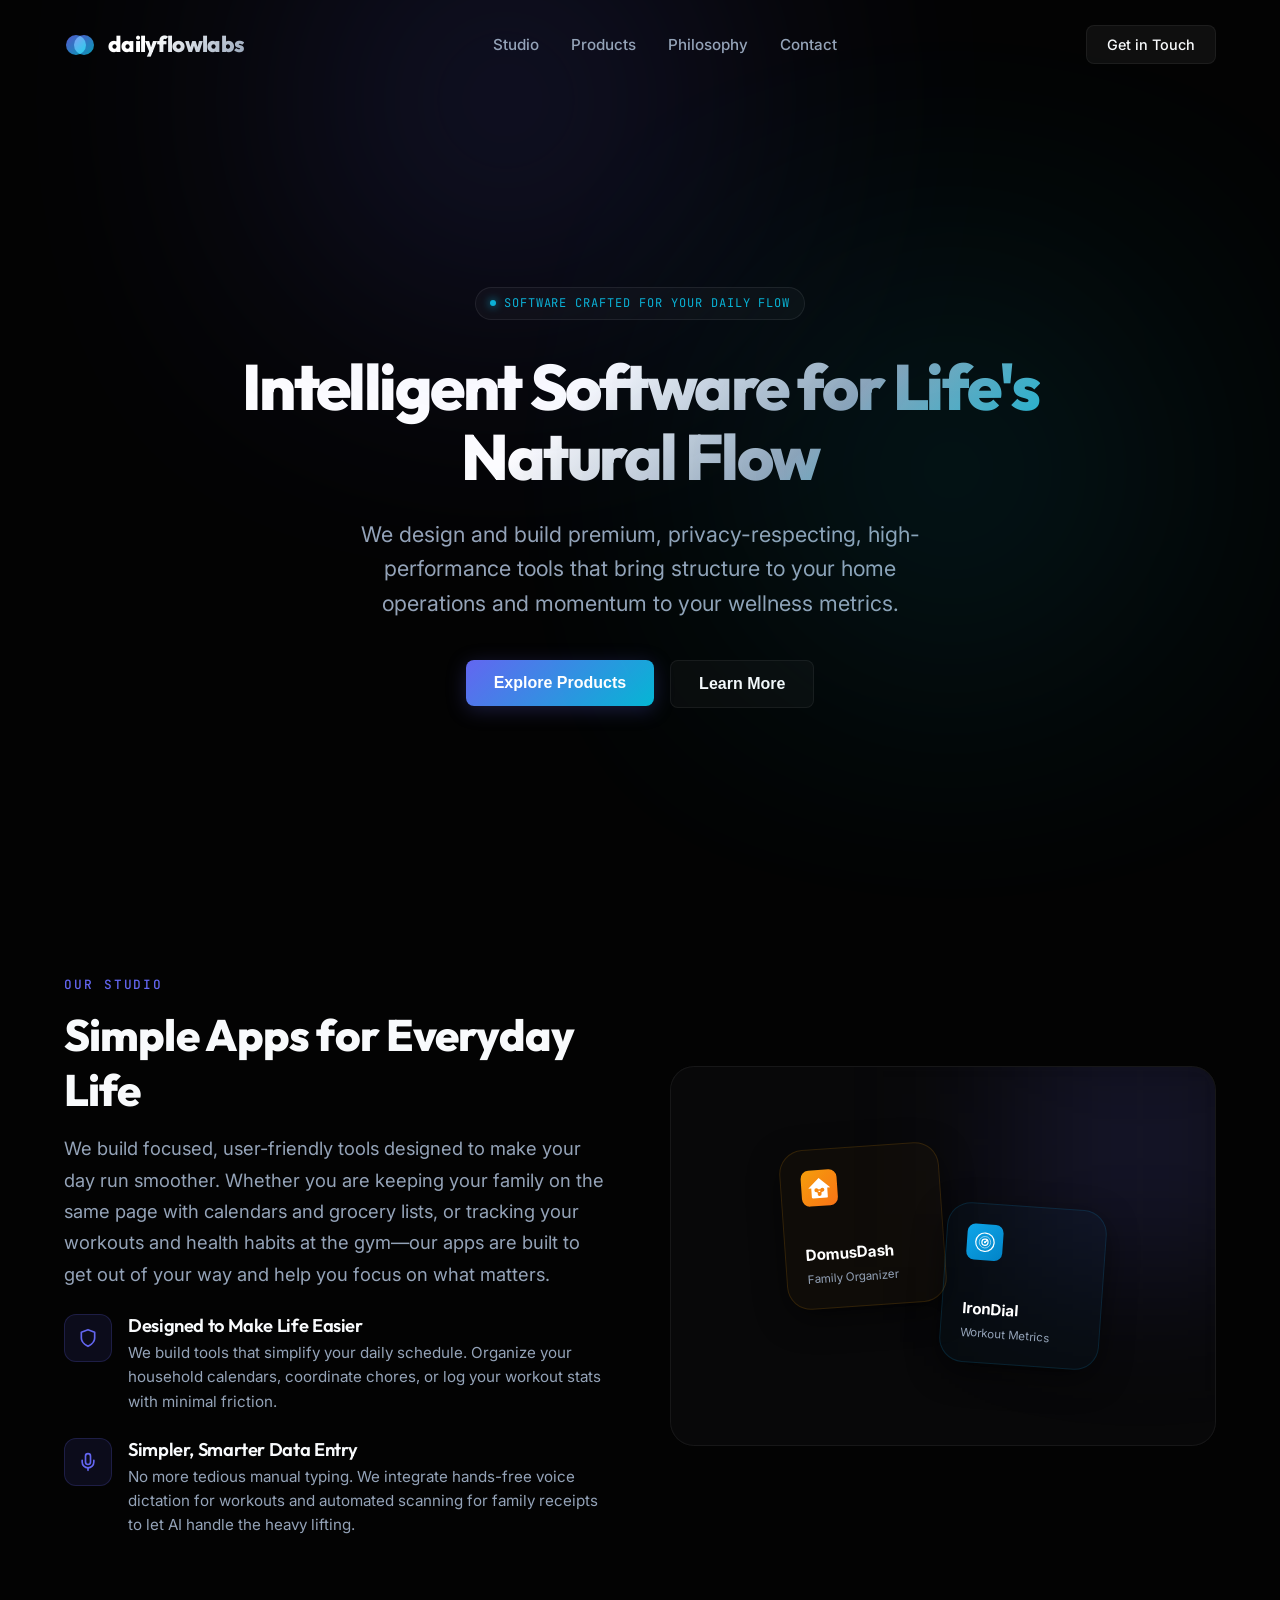
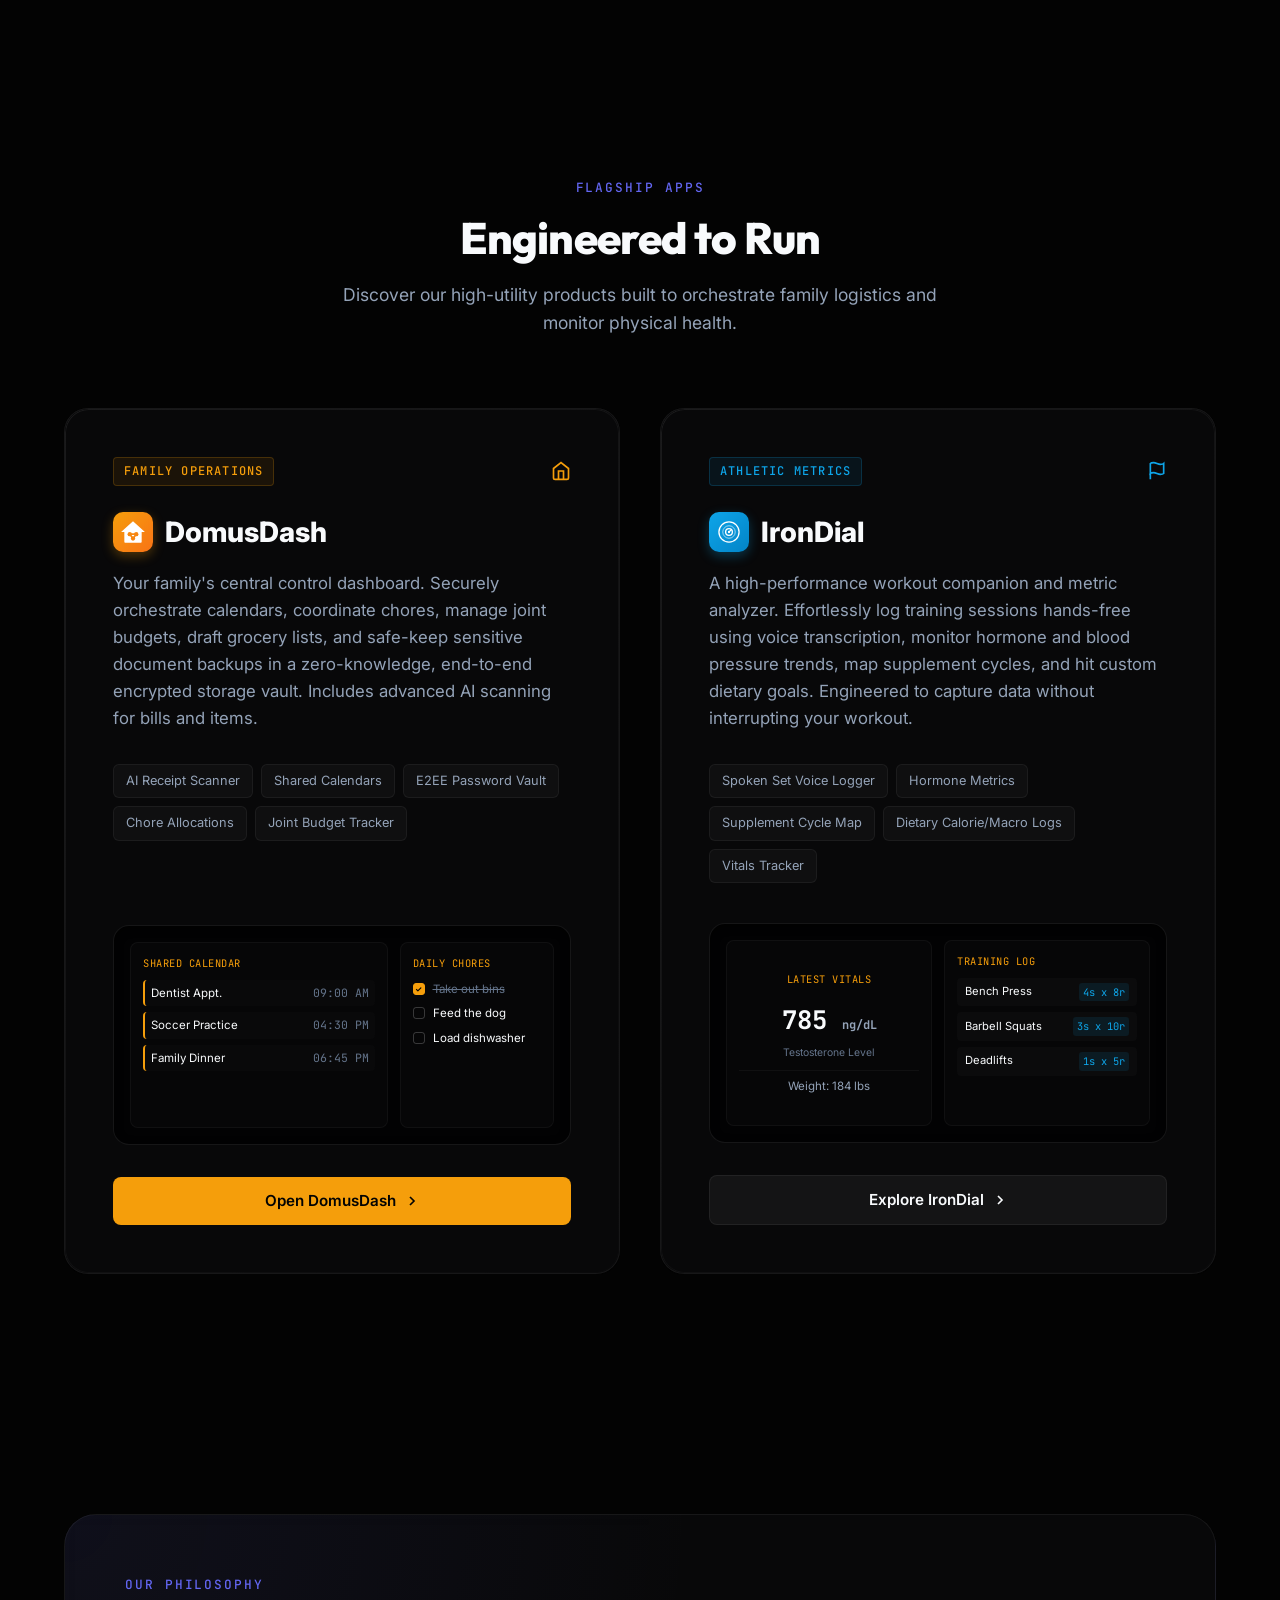
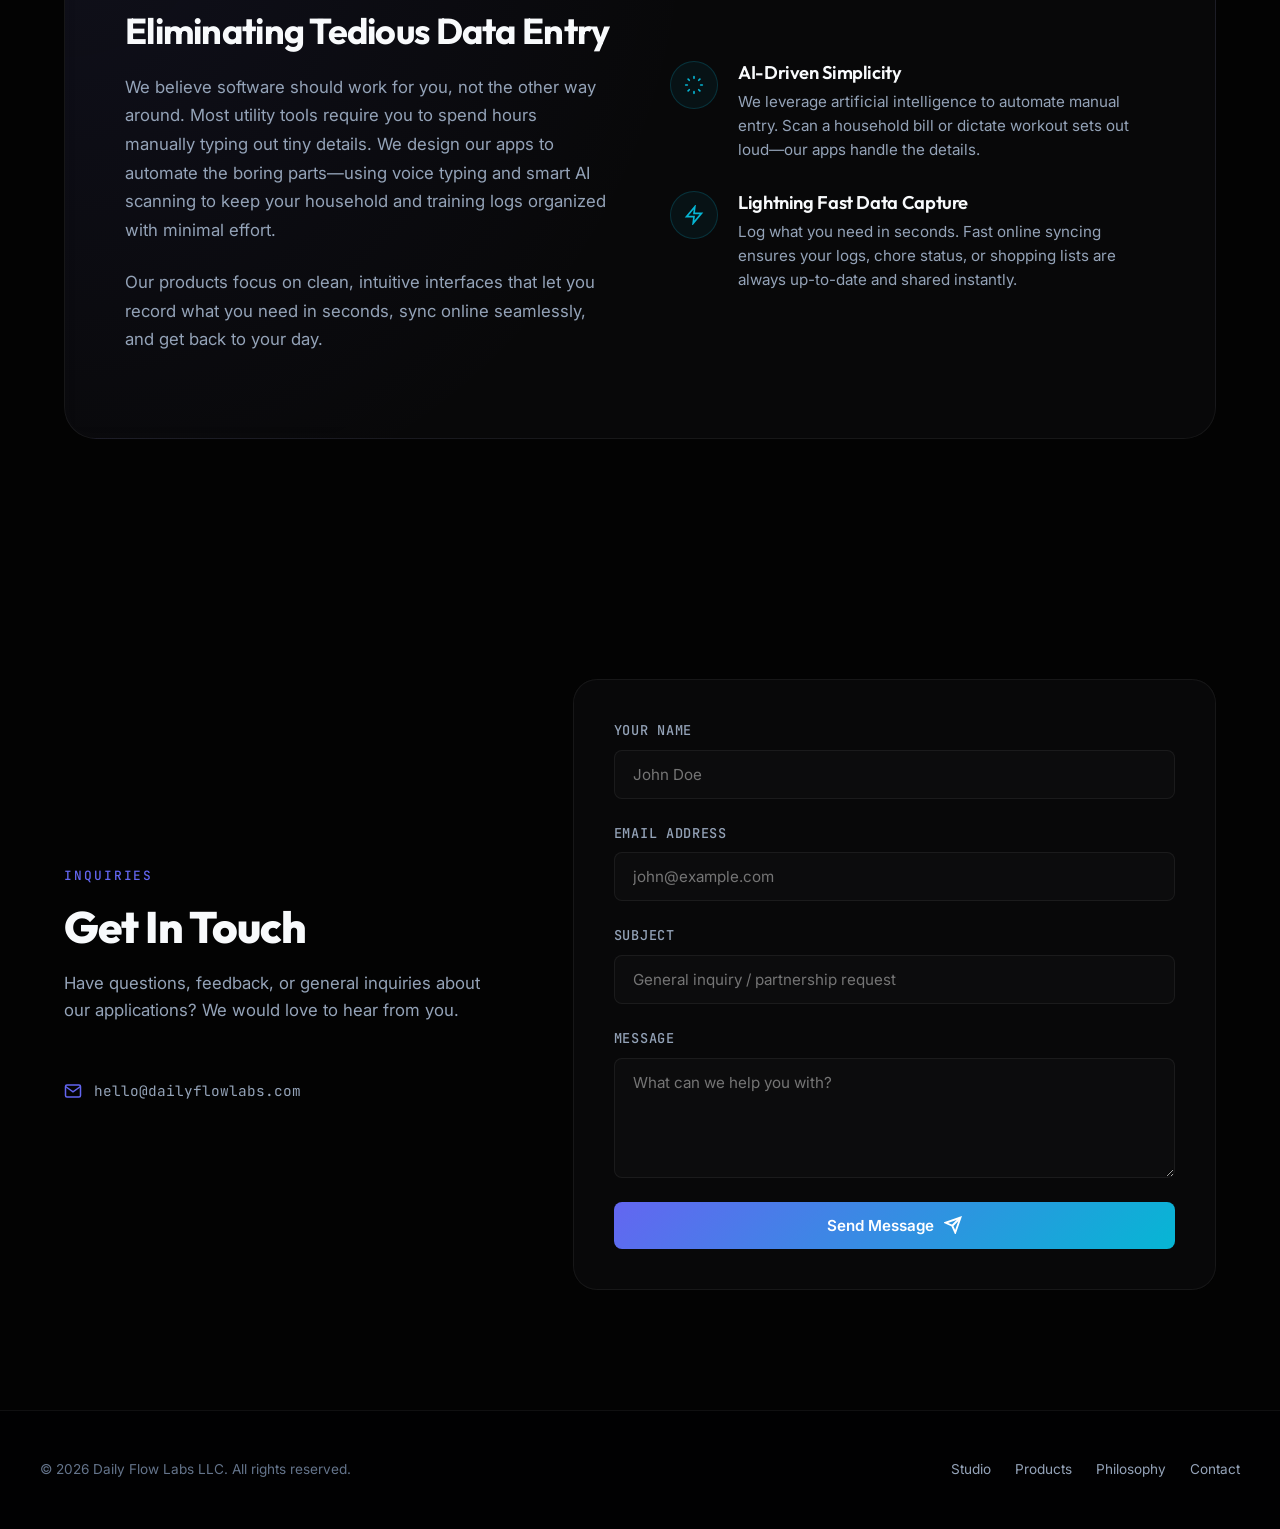
==== commit 368c2964: "Integrate Web3Forms API and Honeypot check for secure contact form submissions" ====
--- a/index.html
+++ b/index.html
@@ -299,7 +299,7 @@
             </div>
           </div>
 
-          <a href="https://irondial.com" target="_blank" rel="noopener noreferrer" class="product-cta product-cta-iron">
+          <a href="https://irondial.app" target="_blank" rel="noopener noreferrer" class="product-cta product-cta-iron">
             Explore IronDial
             <svg width="16" height="16" viewBox="0 0 24 24" fill="none" stroke="currentColor" stroke-width="2.5"><polyline points="9 18 15 12 9 6"/></svg>
           </a>
@@ -360,7 +360,16 @@
           </div>
         </div>
         
-        <form class="contact-form" id="contactForm" action="#" method="POST">
+        <form class="contact-form" id="contactForm" action="https://api.web3forms.com/submit" method="POST">
+          <!-- Web3Forms Access Key (Get a free key from web3forms.com) -->
+          <input type="hidden" name="access_key" value="YOUR_ACCESS_KEY_HERE" id="web3FormsKey">
+          
+          <!-- Spam Protection: Honeypot (hidden from human users, bots will fill it) -->
+          <input type="checkbox" name="botcheck" class="hidden-field" style="display: none;">
+          
+          <input type="hidden" name="from_name" value="Daily Flow Labs Inquiries">
+          <input type="hidden" name="subject" value="New Inquiry from dailyflowlabs.com">
+          
           <div class="form-success-msg" id="successMsg">
             Your inquiry has been successfully sent! We will contact you soon.
           </div>
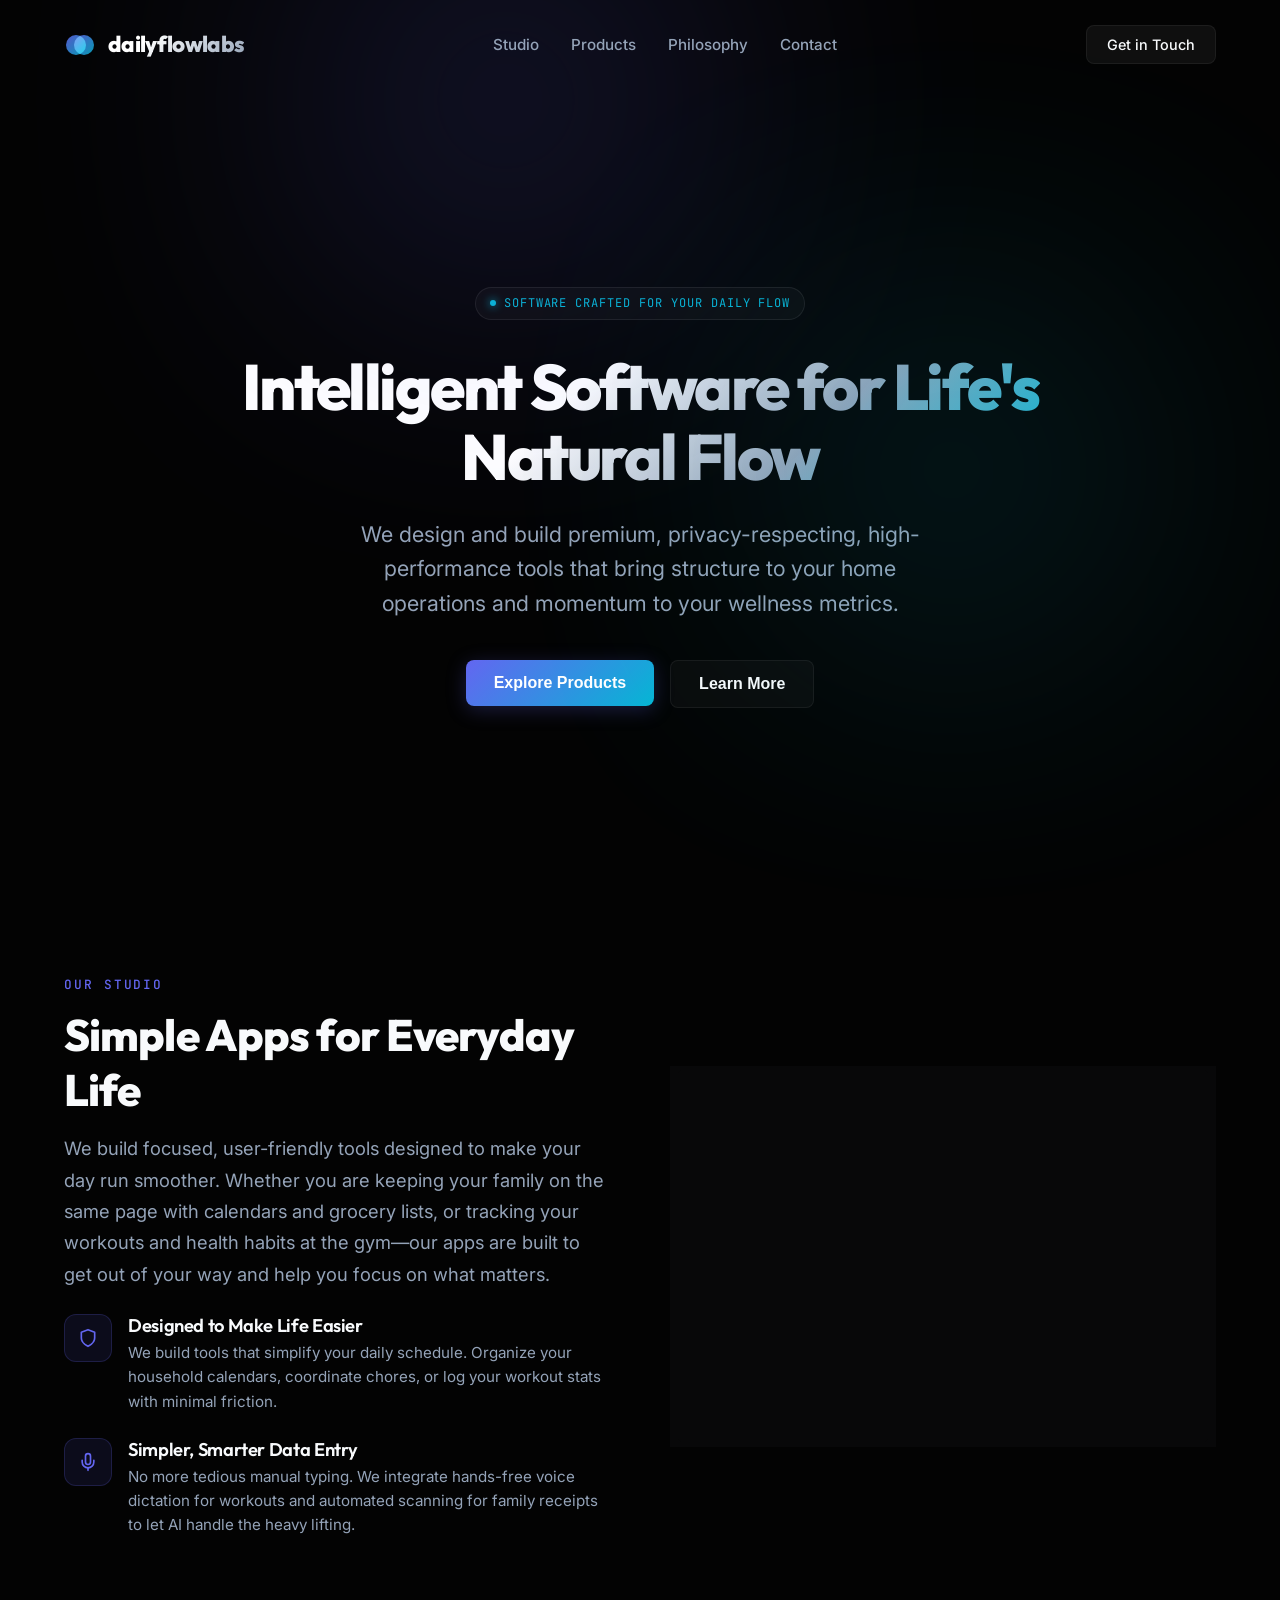
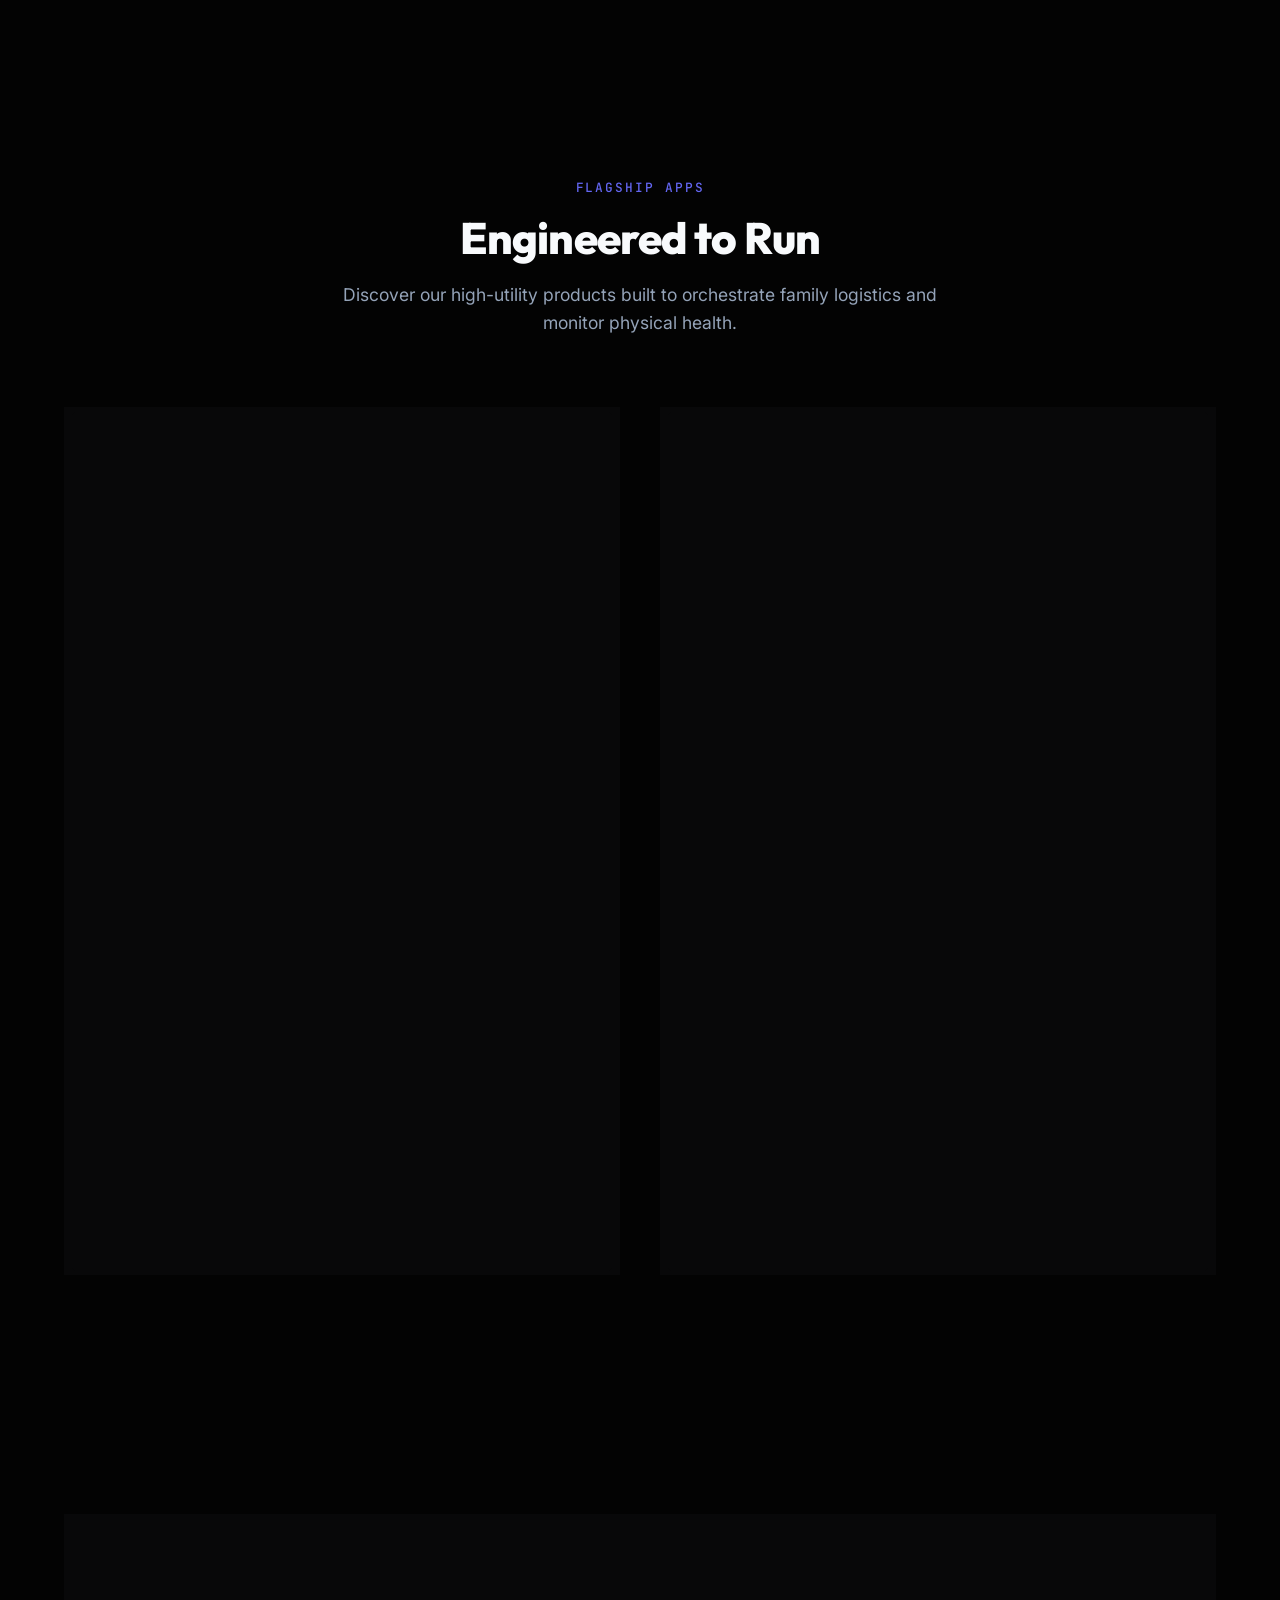
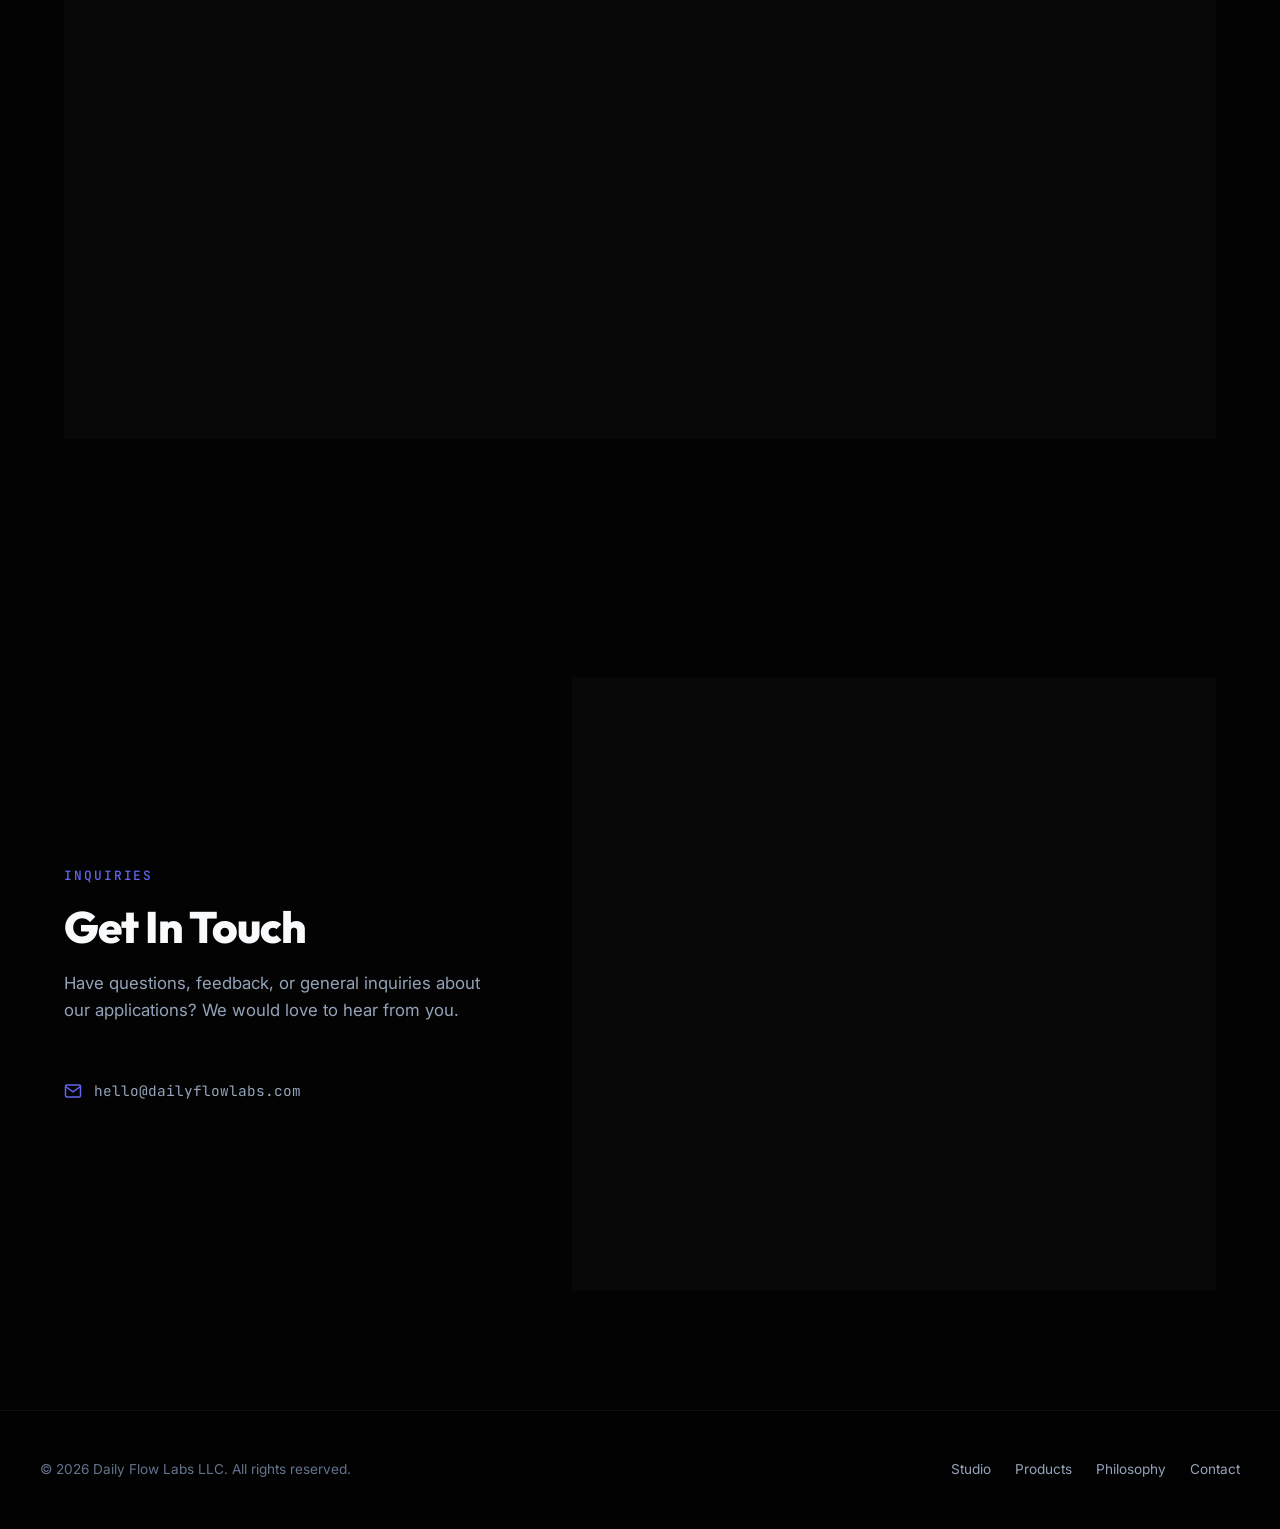
==== commit 158c7698: "Add active Web3Forms Access Key for contact form" ====
--- a/index.html
+++ b/index.html
@@ -362,7 +362,7 @@
         
         <form class="contact-form" id="contactForm" action="https://api.web3forms.com/submit" method="POST">
           <!-- Web3Forms Access Key (Get a free key from web3forms.com) -->
-          <input type="hidden" name="access_key" value="YOUR_ACCESS_KEY_HERE" id="web3FormsKey">
+          <input type="hidden" name="access_key" value="8e7ec88c-cd69-479f-aeef-ae36198b9251" id="web3FormsKey">
           
           <!-- Spam Protection: Honeypot (hidden from human users, bots will fill it) -->
           <input type="checkbox" name="botcheck" class="hidden-field" style="display: none;">
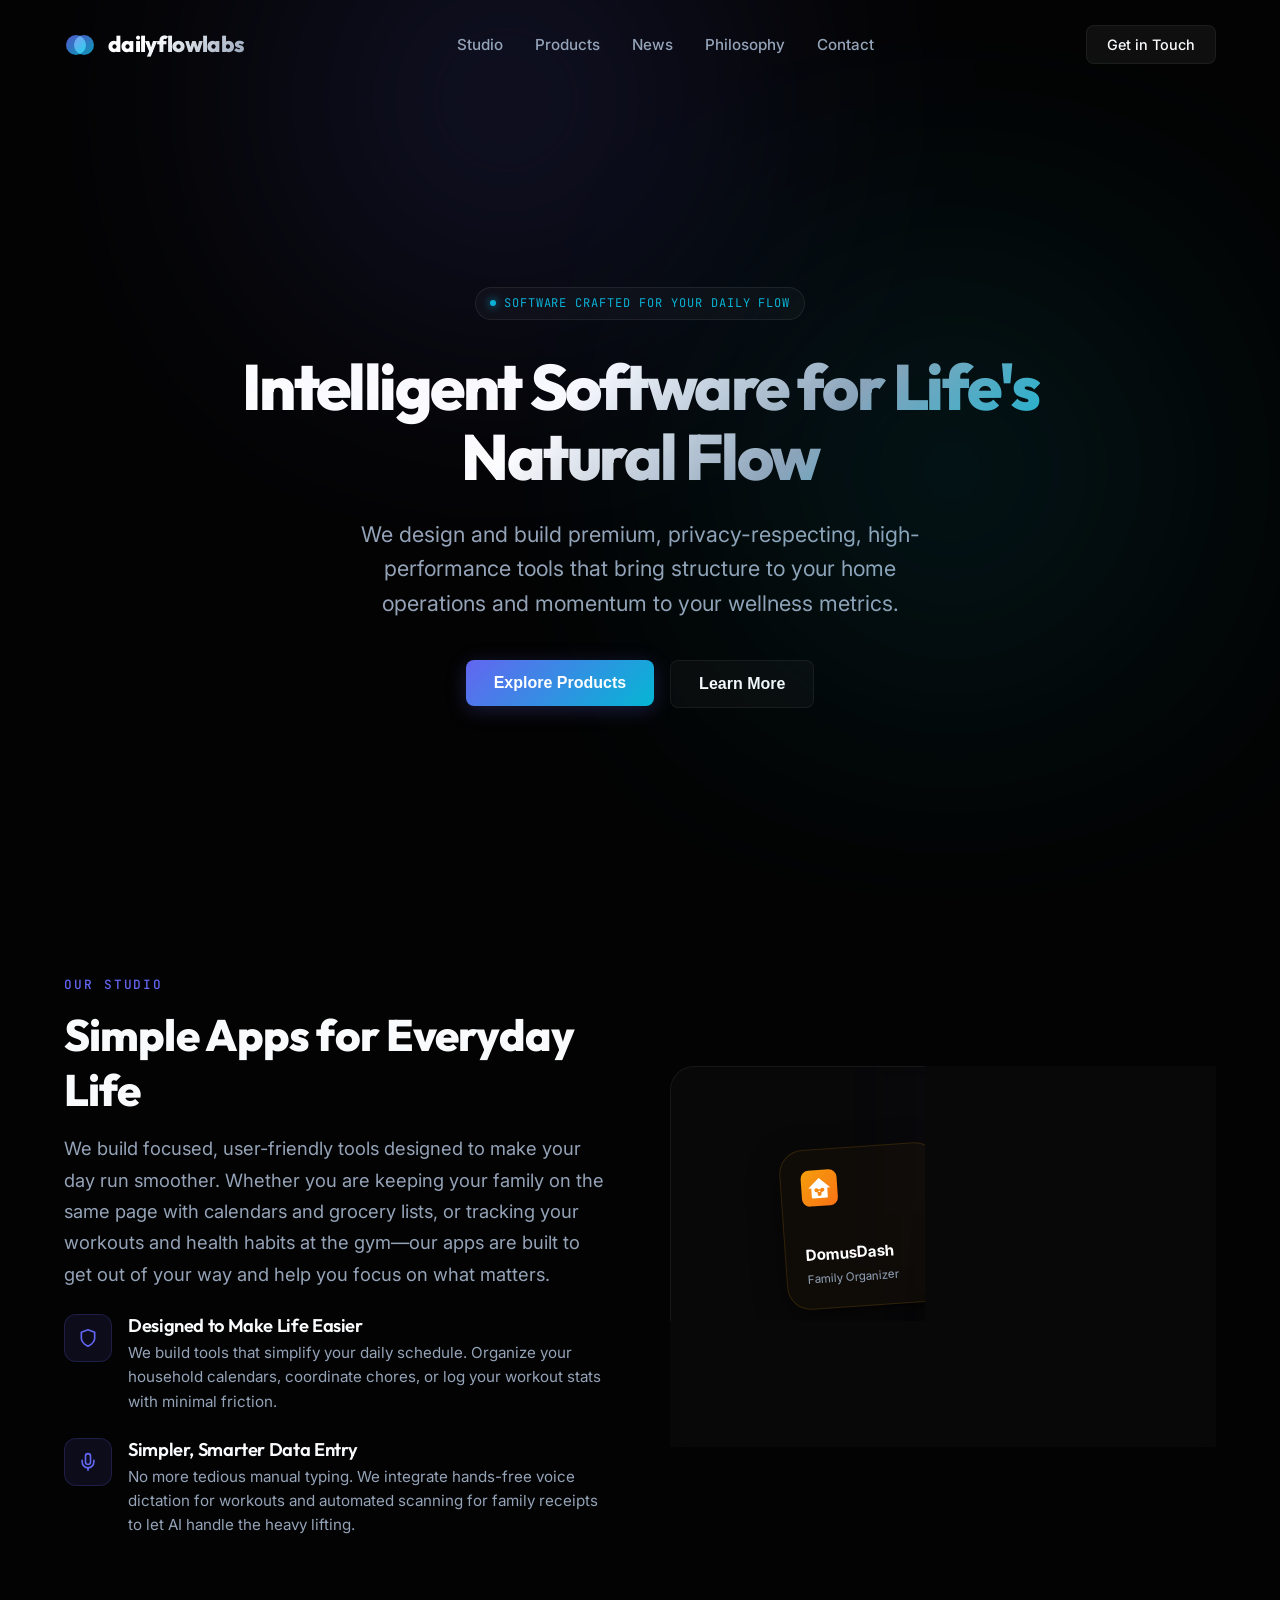
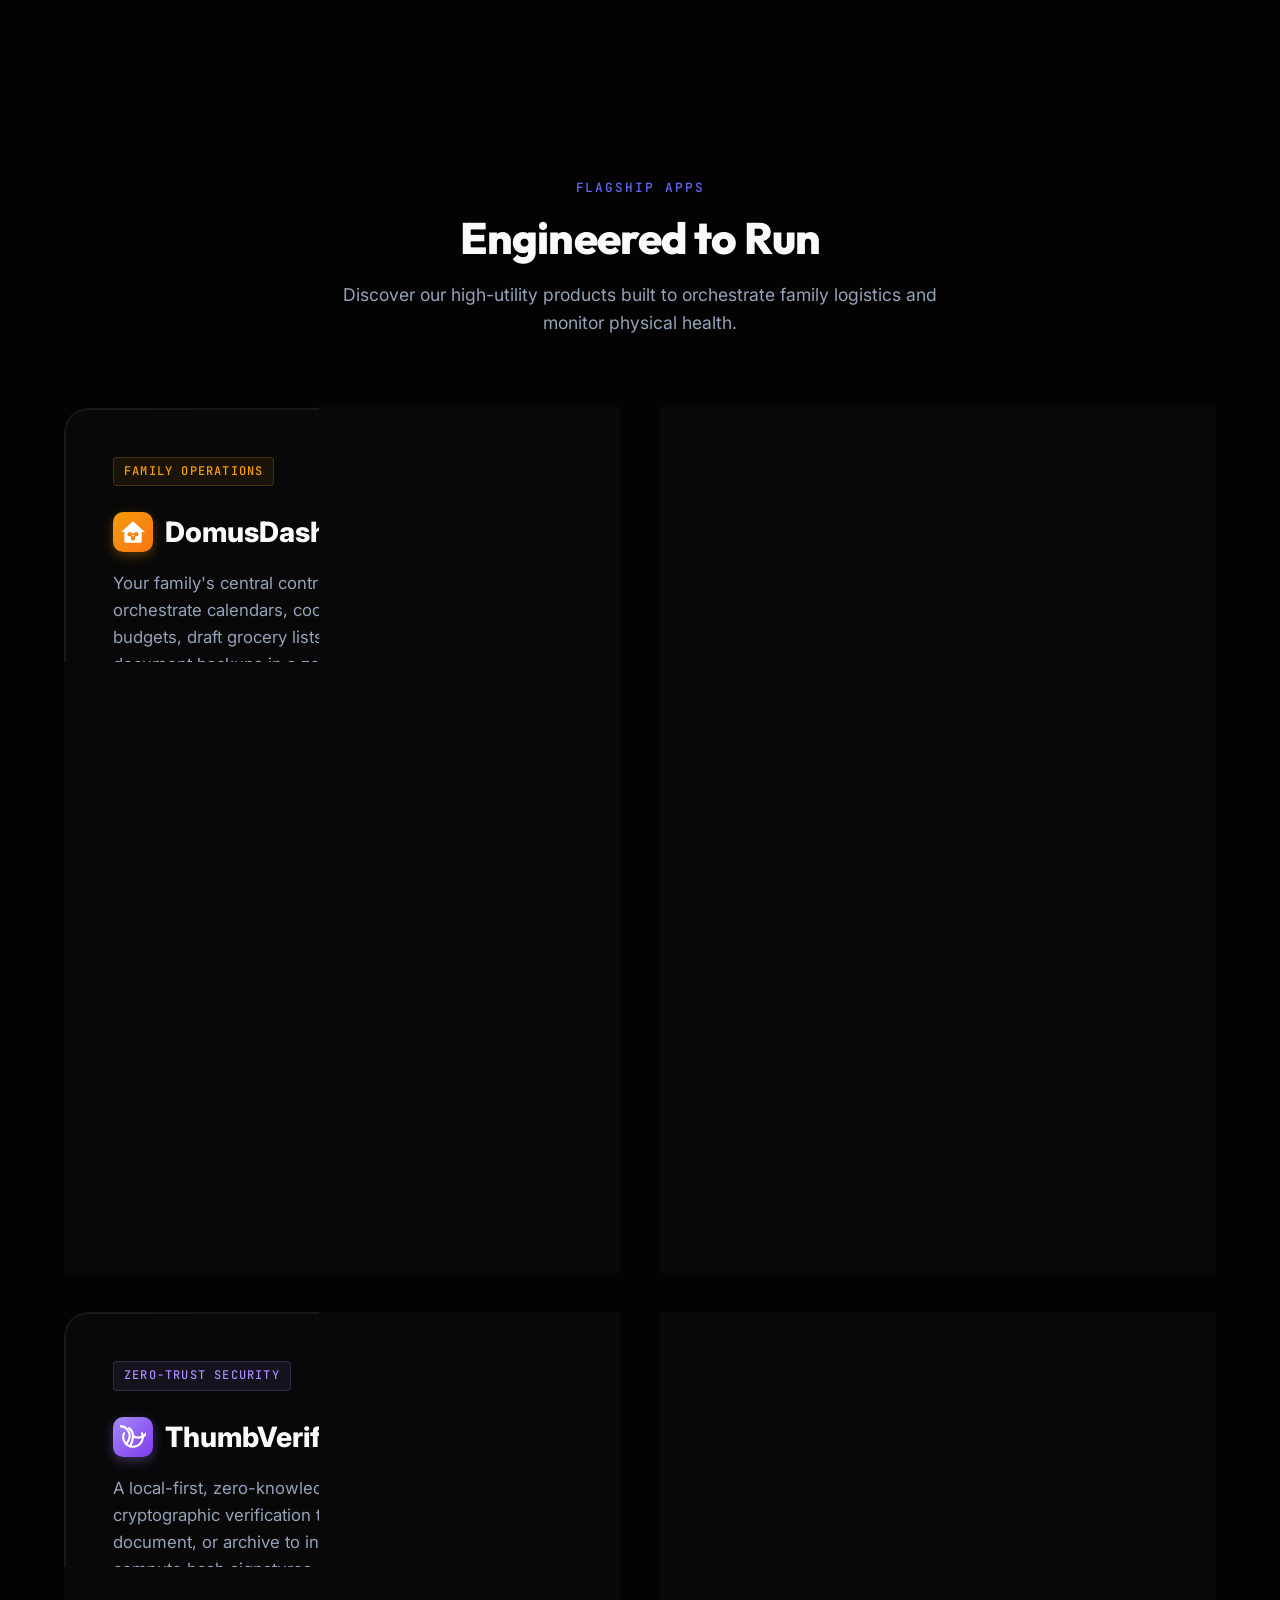
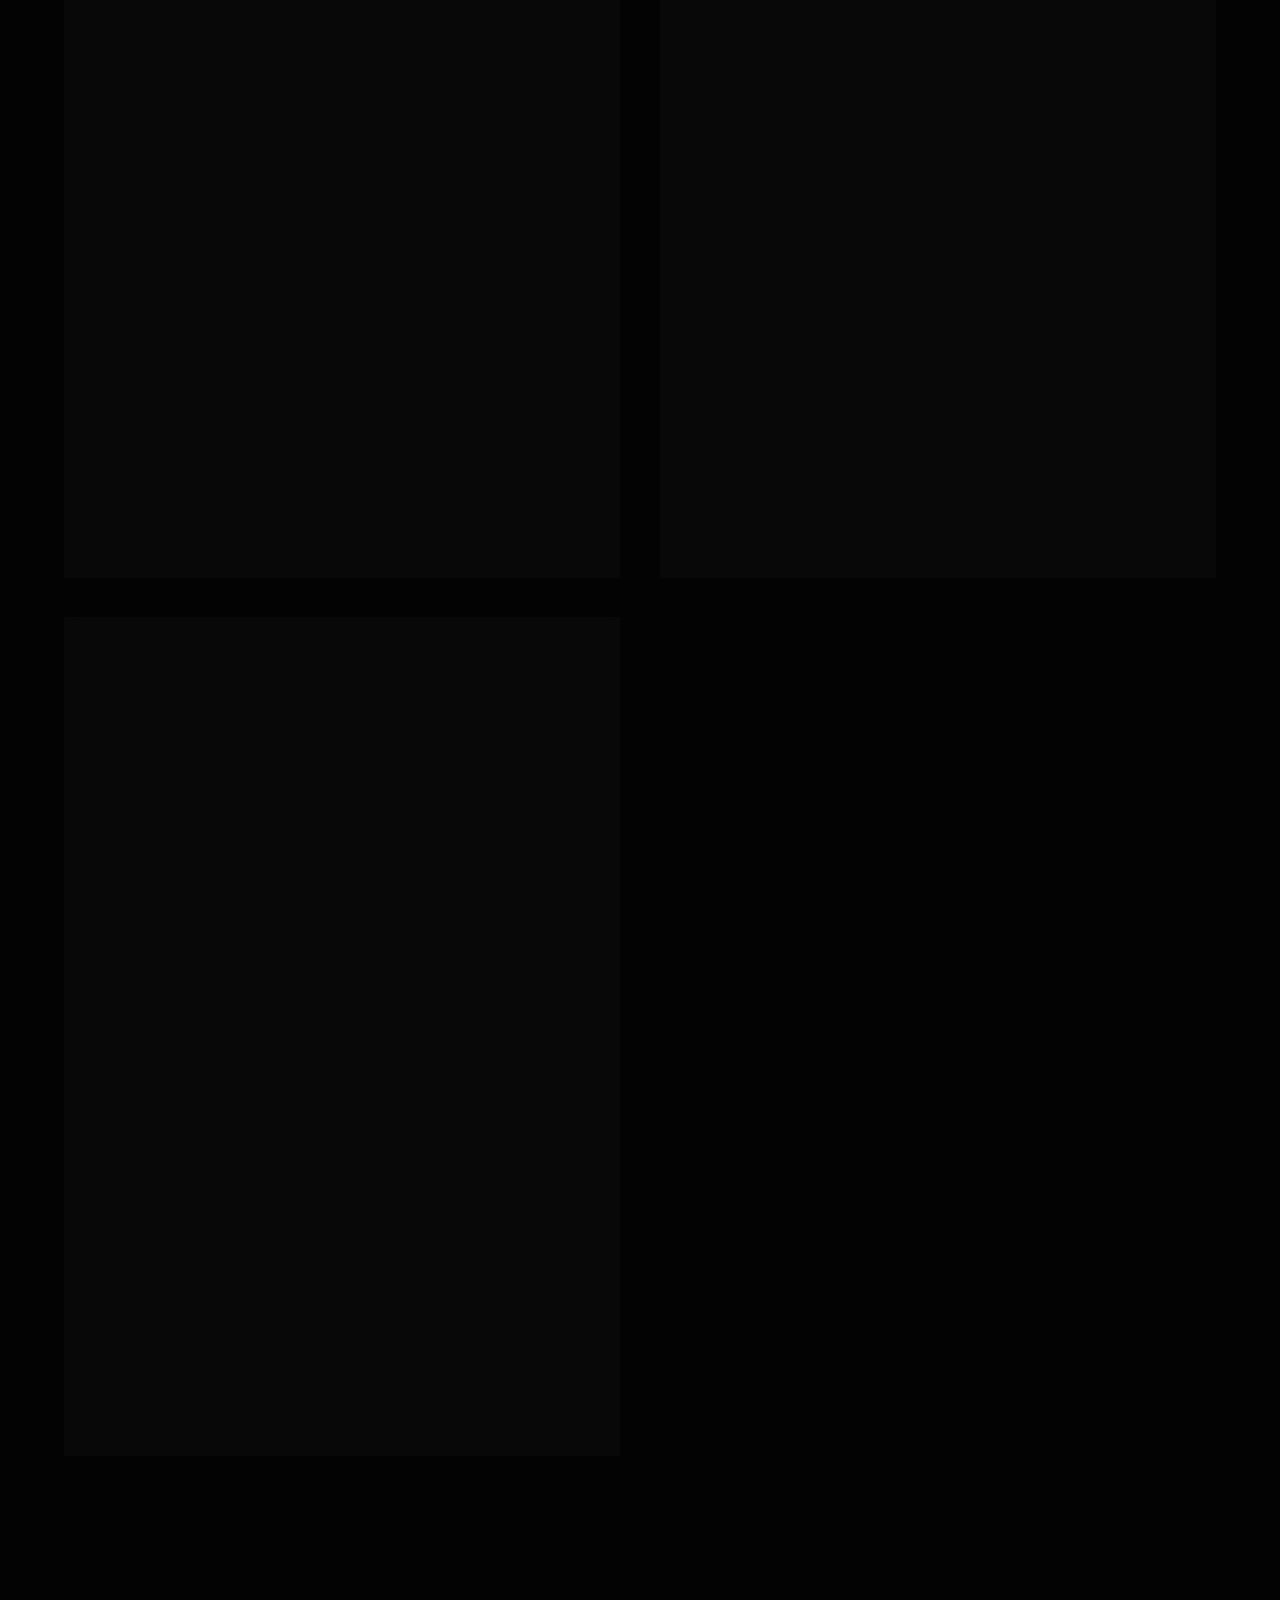
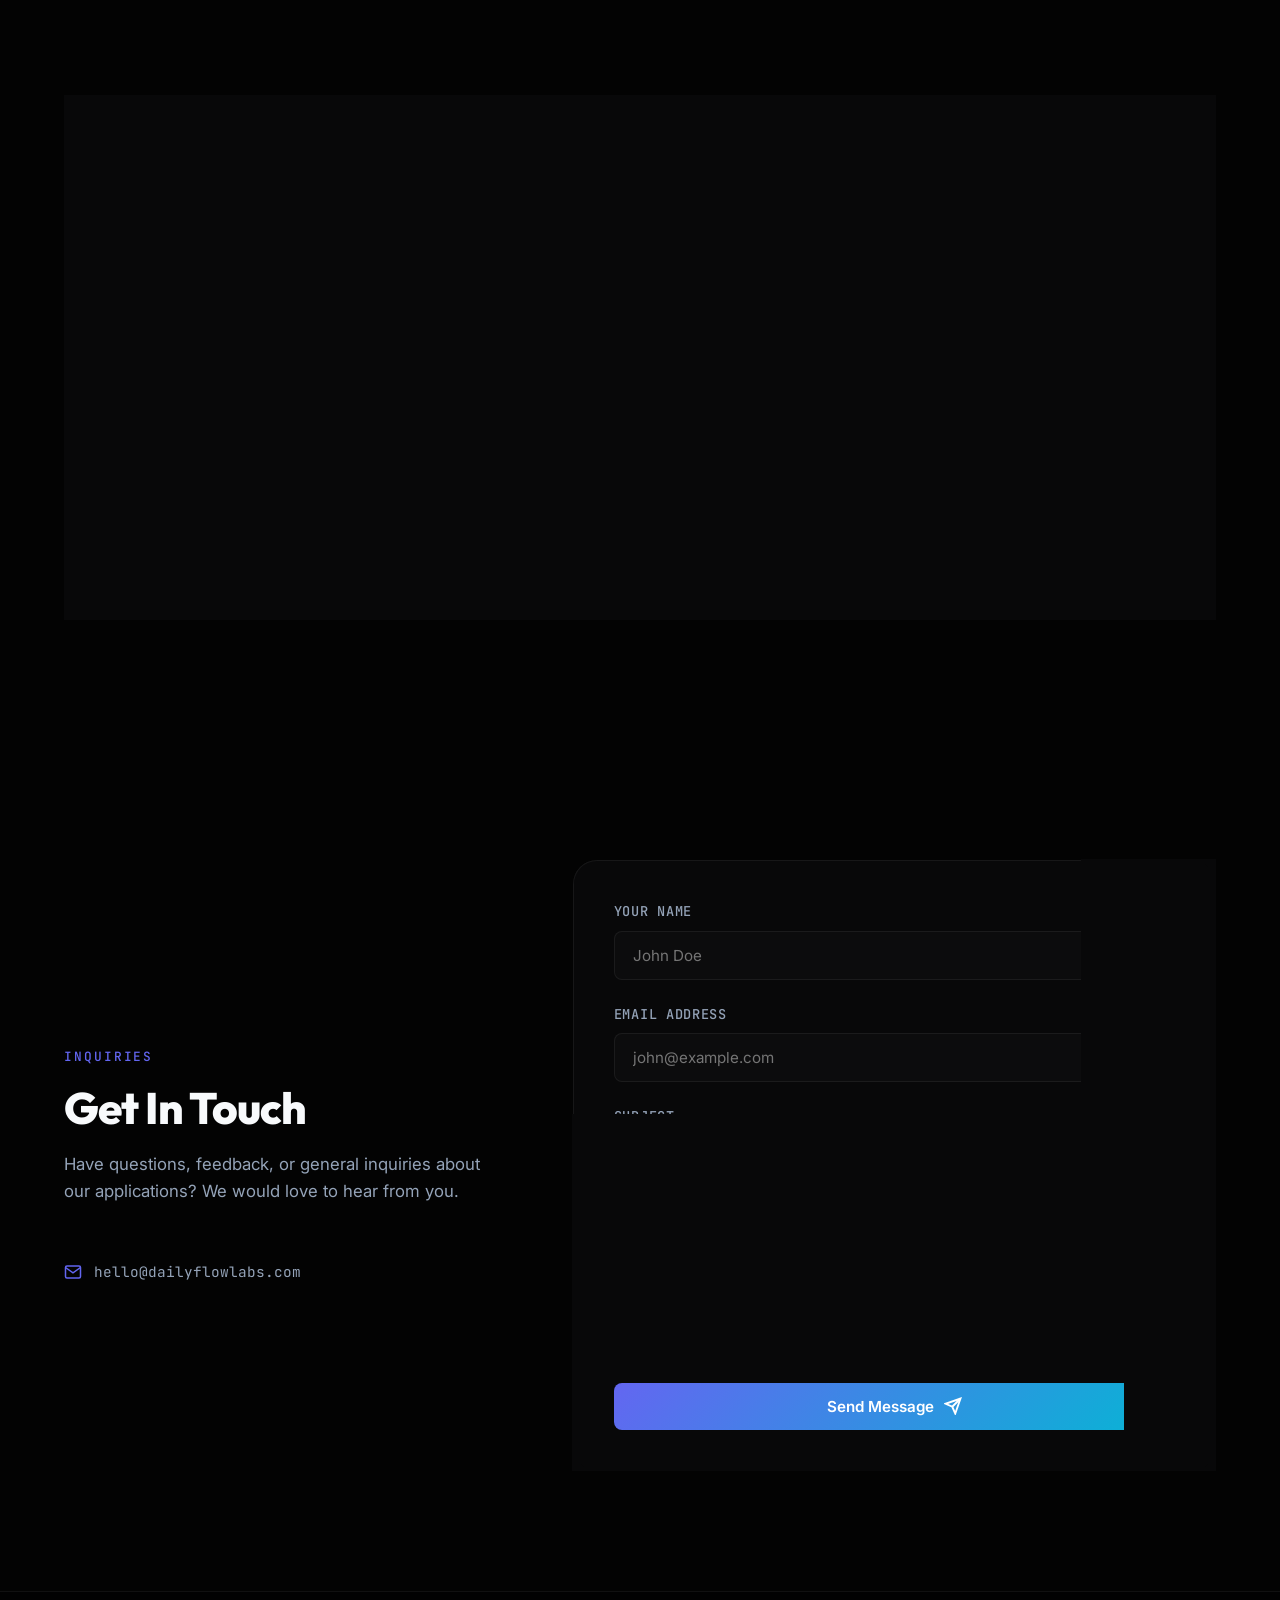
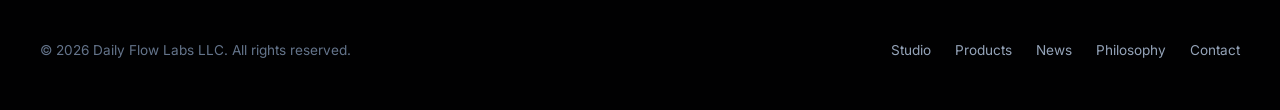
==== commit a39d86da: "Add news page and showcase three new apps: ThumbVerify, LocalRedactPDF, ShortCodeIcons" ====
--- a/index.html
+++ b/index.html
@@ -1,6 +1,16 @@
 <!DOCTYPE html>
 <html lang="en">
 <head>
+  <!-- Google tag (gtag.js) -->
+  <script async src="https://www.googletagmanager.com/gtag/js?id=G-Y9NVESWLRV"></script>
+  <script>
+    window.dataLayer = window.dataLayer || [];
+    function gtag(){dataLayer.push(arguments);}
+    gtag('js', new Date());
+
+    gtag('config', 'G-Y9NVESWLRV');
+  </script>
+
   <meta charset="UTF-8">
   <meta name="viewport" content="width=device-width, initial-scale=1.0">
   
@@ -29,6 +39,60 @@
   
   <!-- Scripts -->
   <script src="app.js" defer></script>
+
+  <!-- Structured Data JSON-LD for Software Products -->
+  <script type="application/ld+json">
+  {
+    "@context": "https://schema.org",
+    "@graph": [
+      {
+        "@type": "SoftwareApplication",
+        "@id": "https://domusdash.com",
+        "name": "DomusDash",
+        "url": "https://domusdash.com",
+        "applicationCategory": "BusinessApplication",
+        "operatingSystem": "All",
+        "description": "Your family's central control dashboard. Securely orchestrate calendars, coordinate chores, manage joint budgets, draft grocery lists, and safe-keep sensitive document backups in a zero-knowledge, end-to-end encrypted storage vault."
+      },
+      {
+        "@type": "SoftwareApplication",
+        "@id": "https://irondial.app",
+        "name": "IronDial",
+        "url": "https://irondial.app",
+        "applicationCategory": "HealthApplication",
+        "operatingSystem": "All",
+        "description": "A high-performance workout companion and metric analyzer. Effortlessly log training sessions hands-free using voice transcription, monitor hormone and blood pressure trends, map supplement cycles, and hit custom dietary goals."
+      },
+      {
+        "@type": "SoftwareApplication",
+        "@id": "https://thumbverify.com",
+        "name": "ThumbVerify",
+        "url": "https://thumbverify.com",
+        "applicationCategory": "SecurityApplication",
+        "operatingSystem": "All",
+        "description": "A local-first, zero-knowledge media integrity and cryptographic verification tool. Drag and drop any image, document, or archive to instantly extract metadata, compute hash signatures, and generate distinct visual fingerprint tags."
+      },
+      {
+        "@type": "SoftwareApplication",
+        "@id": "https://localredactpdf.com",
+        "name": "LocalRedactPDF",
+        "url": "https://localredactpdf.com",
+        "applicationCategory": "UtilitiesApplication",
+        "operatingSystem": "All",
+        "description": "Completely redact tax returns, medical files, SSNs, and metadata locally in your browser sandbox using high-performance WebAssembly. Rendered coordinates are burned directly into the PDF canvas, ensuring redacted content is mathematically unrecoverable."
+      },
+      {
+        "@type": "SoftwareApplication",
+        "@id": "https://shortcodeicons.com",
+        "name": "ShortCodeIcons",
+        "url": "https://shortcodeicons.com",
+        "applicationCategory": "DeveloperApplication",
+        "operatingSystem": "All",
+        "description": "A developer-focused directory of optimized inline SVG assets copyable in multiple shortcode styles (HTML, JSX, Markdown, CSS) supporting search and live color customizer."
+      }
+    ]
+  }
+  </script>
 </head>
 <body>
 
@@ -47,6 +111,7 @@
         <ul class="nav-menu">
           <li><a href="#about" class="nav-link">Studio</a></li>
           <li><a href="#products" class="nav-link">Products</a></li>
+          <li><a href="news.html" class="nav-link">News</a></li>
           <li><a href="#philosophy" class="nav-link">Philosophy</a></li>
           <li><a href="#contact" class="nav-link">Contact</a></li>
         </ul>
@@ -304,6 +369,191 @@
             <svg width="16" height="16" viewBox="0 0 24 24" fill="none" stroke="currentColor" stroke-width="2.5"><polyline points="9 18 15 12 9 6"/></svg>
           </a>
         </div>
+
+        <!-- PRODUCT 3: ThumbVerify -->
+        <div class="product-card product-card-thumbverify">
+          <div class="product-header">
+            <div class="product-tag product-tag-thumbverify">Zero-Trust Security</div>
+            <svg width="20" height="20" viewBox="0 0 24 24" fill="none" stroke="var(--accent-thumbverify)" stroke-width="2"><path d="M12 22s8-4 8-10V5l-8-3-8 3v7c0 6 8 10 8 10z"/></svg>
+          </div>
+          <div class="product-logo">
+            <div class="product-logo-icon product-logo-icon-thumbverify" style="padding: 7px;">
+              <svg viewBox="0 0 24 24" fill="none" stroke="currentColor" stroke-width="2" stroke-linecap="round" stroke-linejoin="round" style="width: 100%; height: 100%;">
+                <path d="M12 11c0 3.517-1.009 6.799-2.753 9.571m-3.44-2.04l.054-.09A13.916 13.916 0 009 11a9 9 0 10-18 0c0 1.29.18 2.536.518 3.715M12 11a9 9 0 0013.918-7.715M12 11c0-2.924-1.39-5.523-3.535-7.183"/>
+                <path d="M12 21a9.003 9.003 0 008.313-12.43M12 21a9.003 9.003 0 01-8.313-12.43"/>
+              </svg>
+            </div>
+            <span class="product-name">ThumbVerify</span>
+          </div>
+          <p class="product-description">
+            A local-first, zero-knowledge media integrity and cryptographic verification tool. Drag and drop any image, document, or archive to instantly extract metadata, compute hash signatures, and generate distinct visual fingerprint tags. Absolutely no files ever leave your machine.
+          </p>
+          <div class="product-features">
+            <span class="product-feature-tag">100% Offline Hash Matching</span>
+            <span class="product-feature-tag">EXIF Metadata Inspector</span>
+            <span class="product-feature-tag">Visual Entropy Differences</span>
+            <span class="product-feature-tag">SHA-256 / SHA-512 Support</span>
+            <span class="product-feature-tag">Zero Cloud Exposure</span>
+          </div>
+          
+          <!-- Mockup Frame -->
+          <div class="product-mockup">
+            <div class="mockup-thumbverify-container">
+              <div class="thumbverify-dropzone" id="thumbverify-dropzone">
+                <svg width="24" height="24" viewBox="0 0 24 24" fill="none" stroke="currentColor" stroke-width="2" stroke-linecap="round" stroke-linejoin="round"><path d="M21 15v4a2 2 0 0 1-2 2H5a2 2 0 0 1-2-2v-4"/><polyline points="17 8 12 3 7 8"/><line x1="12" y1="3" x2="12" y2="15"/></svg>
+                <div class="thumbverify-status-title">Drop File Here</div>
+                <div class="thumbverify-status-desc">Click or drag image</div>
+              </div>
+              <div class="thumbverify-results">
+                <div class="thumbverify-row" id="tv-row-1">
+                  <span class="thumbverify-indicator"></span>
+                  <span>Hashing algorithm</span>
+                </div>
+                <div class="thumbverify-row" id="tv-row-2">
+                  <span class="thumbverify-indicator"></span>
+                  <span>Extracting EXIF data</span>
+                </div>
+                <div class="thumbverify-row" id="tv-row-3">
+                  <span class="thumbverify-indicator"></span>
+                  <span>Checksum Match</span>
+                </div>
+              </div>
+            </div>
+          </div>
+
+          <a href="https://thumbverify.com" target="_blank" rel="noopener noreferrer" class="product-cta product-cta-thumbverify">
+            Verify Your Files
+            <svg width="16" height="16" viewBox="0 0 24 24" fill="none" stroke="currentColor" stroke-width="2.5"><polyline points="9 18 15 12 9 6"/></svg>
+          </a>
+        </div>
+
+        <!-- PRODUCT 4: LocalRedactPDF -->
+        <div class="product-card product-card-redact">
+          <div class="product-header">
+            <div class="product-tag product-tag-redact">Privacy Operations</div>
+            <svg width="20" height="20" viewBox="0 0 24 24" fill="none" stroke="var(--accent-redact)" stroke-width="2"><path d="M14 2H6a2 2 0 0 0-2 2v16a2 2 0 0 0 2 2h12a2 2 0 0 0 2-2V8z"/><polyline points="14 2 14 8 20 8"/><line x1="16" y1="13" x2="8" y2="13" stroke-width="2"/><line x1="16" y1="17" x2="8" y2="17"/></svg>
+          </div>
+          <div class="product-logo">
+            <div class="product-logo-icon product-logo-icon-redact" style="padding: 8px;">
+              <svg viewBox="0 0 24 24" fill="none" stroke="currentColor" stroke-width="2" stroke-linecap="round" stroke-linejoin="round" style="width: 100%; height: 100%;">
+                <path d="M14 2H6a2 2 0 0 0-2 2v16a2 2 0 0 0 2 2h12a2 2 0 0 0 2-2V8z"/>
+                <polyline points="14 2 14 8 20 8"/>
+                <line x1="16" y1="13" x2="8" y2="13" stroke-width="3"/>
+                <line x1="16" y1="17" x2="8" y2="17"/>
+              </svg>
+            </div>
+            <span class="product-name">LocalRedactPDF</span>
+          </div>
+          <p class="product-description">
+            Your document shredder for the modern web. Completely redact tax returns, medical files, SSNs, and metadata locally in your browser sandbox using high-performance WebAssembly. Rendered coordinates are burned directly into the PDF canvas, ensuring redacted content is mathematically unrecoverable.
+          </p>
+          <div class="product-features">
+            <span class="product-feature-tag">WebAssembly Processing</span>
+            <span class="product-feature-tag">Regex-Based Auto-Redact</span>
+            <span class="product-feature-tag">Canvas Flattening (Uncopyable)</span>
+            <span class="product-feature-tag">Metadata Scrubber</span>
+            <span class="product-feature-tag">Runs Entirely Offline</span>
+          </div>
+          
+          <!-- Mockup Frame -->
+          <div class="product-mockup">
+            <div class="mockup-redact-container">
+              <div class="redact-preview">
+                <div class="redact-page-line" style="width: 90%;"></div>
+                <div class="redact-page-line redact-page-line-sensitive" style="width: 75%;">
+                  <div class="redact-black-bar" id="redact-bar-1"></div>
+                </div>
+                <div class="redact-page-line" style="width: 80%;"></div>
+                <div class="redact-page-line redact-page-line-sensitive" style="width: 60%;">
+                  <div class="redact-black-bar" id="redact-bar-2"></div>
+                </div>
+                <div class="redact-page-line" style="width: 85%;"></div>
+              </div>
+              <div class="redact-toggles">
+                <div class="redact-toggle-row">
+                  <span>Auto-Redact SSNs</span>
+                  <div class="redact-switch" id="redact-switch-ssn"></div>
+                </div>
+                <div class="redact-toggle-row">
+                  <span>Filter Emails</span>
+                  <div class="redact-switch" id="redact-switch-email"></div>
+                </div>
+                <div class="redact-toggle-row">
+                  <span>Scrub Metadata</span>
+                  <div class="redact-switch" id="redact-switch-meta"></div>
+                </div>
+              </div>
+            </div>
+          </div>
+
+          <a href="https://localredactpdf.com" target="_blank" rel="noopener noreferrer" class="product-cta product-cta-redact">
+            Redact Document
+            <svg width="16" height="16" viewBox="0 0 24 24" fill="none" stroke="currentColor" stroke-width="2.5"><polyline points="9 18 15 12 9 6"/></svg>
+          </a>
+        </div>
+
+        <!-- PRODUCT 5: ShortCodeIcons -->
+        <div class="product-card product-card-icons">
+          <div class="product-header">
+            <div class="product-tag product-tag-icons">Developer Utility</div>
+            <svg width="20" height="20" viewBox="0 0 24 24" fill="none" stroke="var(--accent-icons)" stroke-width="2"><polyline points="16 18 22 12 16 6"/><polyline points="8 6 2 12 8 18"/></svg>
+          </div>
+          <div class="product-logo">
+            <div class="product-logo-icon product-logo-icon-icons" style="padding: 7px;">
+              <svg viewBox="0 0 24 24" fill="none" stroke="currentColor" stroke-width="2" stroke-linecap="round" stroke-linejoin="round" style="width: 100%; height: 100%;">
+                <rect x="3" y="3" width="18" height="18" rx="2" ry="2"/>
+                <circle cx="9" cy="9" r="2"/>
+                <path d="M21 15l-3.086-3.086a2 2 0 0 0-2.828 0L6 21"/>
+              </svg>
+            </div>
+            <span class="product-name">ShortCodeIcons</span>
+          </div>
+          <p class="product-description">
+            A developer-focused directory of optimized inline SVG assets copyable in multiple shortcode styles (HTML, JSX, Markdown, CSS). Search, adjust strokes/colors, and copy pre-optimized vector paths instantly. Zero dependencies, zero CDN requests, maximum LCP performance.
+          </p>
+          <div class="product-features">
+            <span class="product-feature-tag">SVGO-Optimized Vectors</span>
+            <span class="product-feature-tag">JSX / React Components</span>
+            <span class="product-feature-tag">Tailwind Customizer</span>
+            <span class="product-feature-tag">Semantic Tag Search</span>
+            <span class="product-feature-tag">Sub-Kilobyte Payload</span>
+          </div>
+          
+          <!-- Mockup Frame -->
+          <div class="product-mockup">
+            <div class="mockup-icons-container">
+              <div class="mockup-icons-left">
+                <div class="icons-search-bar">Search: "home"</div>
+                <div class="icons-grid-preview">
+                  <div class="icons-grid-item icons-grid-item-active" id="icon-item-1">
+                    <svg width="12" height="12" viewBox="0 0 24 24" fill="none" stroke="currentColor" stroke-width="2"><path d="M3 9l9-7 9 7v11a2 2 0 0 1-2 2H5a2 2 0 0 1-2-2z"/></svg>
+                  </div>
+                  <div class="icons-grid-item" id="icon-item-2">
+                    <svg width="12" height="12" viewBox="0 0 24 24" fill="none" stroke="currentColor" stroke-width="2"><circle cx="12" cy="12" r="10"/><line x1="12" y1="8" x2="12" y2="16"/></svg>
+                  </div>
+                  <div class="icons-grid-item" id="icon-item-3">
+                    <svg width="12" height="12" viewBox="0 0 24 24" fill="none" stroke="currentColor" stroke-width="2"><path d="M12 20h9"/><path d="M16.5 3.5a2.121 2.121 0 0 1 3 3L7 19l-4 1 1-4L16.5 3.5z"/></svg>
+                  </div>
+                  <div class="icons-grid-item" id="icon-item-4">
+                    <svg width="12" height="12" viewBox="0 0 24 24" fill="none" stroke="currentColor" stroke-width="2"><circle cx="12" cy="12" r="3"/><path d="M19.4 15a1.65 1.65 0 0 0 .33 1.82l.06.06a2 2 0 1 1-2.83 2.83l-.06-.06a1.65 1.65 0 0 0-1.82-.33 1.65 1.65 0 0 0-1 1.51V21a2 2 0 0 1-4 0v-.09A1.65 1.65 0 0 0 9 19.4a1.65 1.65 0 0 0-1.82.33l-.06.06a2 2 0 1 1-2.83-2.83l.06-.06a1.65 1.65 0 0 0 .33-1.82 1.65 1.65 0 0 0-1.51-1H3a2 2 0 0 1 0-4h.09A1.65 1.65 0 0 0 4.6 9a1.65 1.65 0 0 0-.33-1.82l-.06-.06a2 2 0 1 1 2.83-2.83l.06.06a1.65 1.65 0 0 0 1.82.33H9a1.65 1.65 0 0 0 1-1.51V3a2 2 0 0 1 4 0v.09a1.65 1.65 0 0 0 1 1.51 1.65 1.65 0 0 0 1.82-.33l.06-.06a2 2 0 1 1 2.83 2.83l-.06.06a1.65 1.65 0 0 0-.33 1.82V9a1.65 1.65 0 0 0 1.51 1H21a2 2 0 0 1 0 4h-.09a1.65 1.65 0 0 0-1.51-1z"/></svg>
+                  </div>
+                </div>
+              </div>
+              <div class="mockup-icons-code-box">
+                <div class="code-box-header">
+                  <span>React Code</span>
+                  <span class="code-box-copy-badge" id="icons-copy-status">Copy</span>
+                </div>
+                <div class="code-box-content" id="icons-code-content">&lt;Icon name="home" /&gt;</div>
+              </div>
+            </div>
+          </div>
+
+          <a href="https://shortcodeicons.com" target="_blank" rel="noopener noreferrer" class="product-cta product-cta-icons">
+            Search Shortcode Icons
+            <svg width="16" height="16" viewBox="0 0 24 24" fill="none" stroke="currentColor" stroke-width="2.5"><polyline points="9 18 15 12 9 6"/></svg>
+          </a>
+        </div>
       </div>
     </section>
 
@@ -412,6 +662,7 @@
       <ul class="footer-links">
         <li><a href="#about">Studio</a></li>
         <li><a href="#products">Products</a></li>
+        <li><a href="news.html">News</a></li>
         <li><a href="#philosophy">Philosophy</a></li>
         <li><a href="#contact">Contact</a></li>
       </ul>
--- a/index.css
+++ b/index.css
@@ -30,6 +30,13 @@
   --accent-domus-glow: rgba(245, 158, 11, 0.12);
   --accent-iron: #0ea5e9; /* Sky Blue */
   --accent-iron-glow: rgba(14, 165, 233, 0.12);
+  
+  --accent-thumbverify: #a78bfa; /* Violet Purple */
+  --accent-thumbverify-glow: rgba(167, 139, 250, 0.12);
+  --accent-redact: #10b981; /* Emerald Green */
+  --accent-redact-glow: rgba(16, 185, 129, 0.12);
+  --accent-icons: #f43f5e; /* Rose Pink */
+  --accent-icons-glow: rgba(244, 63, 94, 0.12);
 
   --radius-sm: 8px;
   --radius-md: 16px;
@@ -606,6 +613,18 @@
   box-shadow: 0 10px 40px var(--accent-iron-glow);
 }
 
+.product-card-thumbverify:hover {
+  box-shadow: 0 10px 40px var(--accent-thumbverify-glow);
+}
+
+.product-card-redact:hover {
+  box-shadow: 0 10px 40px var(--accent-redact-glow);
+}
+
+.product-card-icons:hover {
+  box-shadow: 0 10px 40px var(--accent-icons-glow);
+}
+
 .product-header {
   display: flex;
   align-items: center;
@@ -636,6 +655,24 @@
   color: var(--accent-iron);
 }
 
+.product-tag-thumbverify {
+  background: rgba(167, 139, 250, 0.08);
+  border-color: rgba(167, 139, 250, 0.2);
+  color: var(--accent-thumbverify);
+}
+
+.product-tag-redact {
+  background: rgba(16, 185, 129, 0.08);
+  border-color: rgba(16, 185, 129, 0.2);
+  color: var(--accent-redact);
+}
+
+.product-tag-icons {
+  background: rgba(244, 63, 94, 0.08);
+  border-color: rgba(244, 63, 94, 0.2);
+  color: var(--accent-icons);
+}
+
 .product-logo {
   display: flex;
   align-items: center;
@@ -662,6 +699,24 @@
   background: linear-gradient(135deg, var(--accent-iron) 0%, #0284c7 100%);
   color: #ffffff;
   box-shadow: 0 4px 12px rgba(14, 165, 233, 0.3);
+}
+
+.product-logo-icon-thumbverify {
+  background: linear-gradient(135deg, var(--accent-thumbverify) 0%, #7c3aed 100%);
+  color: #ffffff;
+  box-shadow: 0 4px 12px rgba(167, 139, 250, 0.3);
+}
+
+.product-logo-icon-redact {
+  background: linear-gradient(135deg, var(--accent-redact) 0%, #059669 100%);
+  color: #ffffff;
+  box-shadow: 0 4px 12px rgba(16, 185, 129, 0.3);
+}
+
+.product-logo-icon-icons {
+  background: linear-gradient(135deg, var(--accent-icons) 0%, #e11d48 100%);
+  color: #ffffff;
+  box-shadow: 0 4px 12px rgba(244, 63, 94, 0.3);
 }
 
 .product-name {
@@ -875,14 +930,42 @@
 }
 
 .product-cta-iron {
-  background: rgba(255, 255, 255, 0.05);
-  border: 1px solid var(--border-color);
-  color: var(--text-primary);
+  background: var(--accent-iron);
+  color: #030303;
 }
 
 .product-cta-iron:hover {
-  background: rgba(255, 255, 255, 0.1);
-  border-color: rgba(255, 255, 255, 0.2);
+  background: #38bdf8;
+  transform: translateY(-1px);
+}
+
+.product-cta-thumbverify {
+  background: var(--accent-thumbverify);
+  color: #030303;
+}
+
+.product-cta-thumbverify:hover {
+  background: #c084fc;
+  transform: translateY(-1px);
+}
+
+.product-cta-redact {
+  background: var(--accent-redact);
+  color: #030303;
+}
+
+.product-cta-redact:hover {
+  background: #34d399;
+  transform: translateY(-1px);
+}
+
+.product-cta-icons {
+  background: var(--accent-icons);
+  color: #030303;
+}
+
+.product-cta-icons:hover {
+  background: #fb7185;
   transform: translateY(-1px);
 }
 
@@ -1145,9 +1228,404 @@
       animation: reveal-up auto linear both;
       animation-timeline: view();
       animation-range: entry 10% cover 40%;
+      animation-range: entry 10% cover 40%;
     }
   }
 }
+
+/* --- Mockup 3: ThumbVerify (File Verification) --- */
+.mockup-thumbverify-container {
+  display: grid;
+  grid-template-columns: 1.1fr 0.9fr;
+  gap: 12px;
+  height: 100%;
+}
+
+.thumbverify-dropzone {
+  border: 1px dashed rgba(255, 255, 255, 0.15);
+  border-radius: 8px;
+  background: rgba(255, 255, 255, 0.01);
+  display: flex;
+  flex-direction: column;
+  align-items: center;
+  justify-content: center;
+  text-align: center;
+  padding: 8px;
+  transition: var(--transition-fast);
+  color: var(--text-muted);
+}
+
+.thumbverify-dropzone-active {
+  border-color: var(--accent-thumbverify);
+  background: rgba(167, 139, 250, 0.04);
+  color: var(--text-primary);
+}
+
+.thumbverify-dropzone svg {
+  margin-bottom: 6px;
+  color: var(--text-muted);
+  transition: var(--transition-fast);
+}
+
+.thumbverify-dropzone-active svg {
+  color: var(--accent-thumbverify);
+  transform: scale(1.1);
+}
+
+.thumbverify-status-title {
+  font-size: 0.65rem;
+  font-weight: 600;
+  margin-top: 4px;
+}
+
+.thumbverify-status-desc {
+  font-size: 0.55rem;
+  color: var(--text-muted);
+}
+
+.thumbverify-results {
+  display: flex;
+  flex-direction: column;
+  gap: 6px;
+}
+
+.thumbverify-row {
+  display: flex;
+  align-items: center;
+  gap: 6px;
+  font-size: 0.65rem;
+  color: var(--text-muted);
+  transition: var(--transition-fast);
+}
+
+.thumbverify-row.active {
+  color: var(--text-primary);
+}
+
+.thumbverify-indicator {
+  width: 6px;
+  height: 6px;
+  border-radius: 50%;
+  background: rgba(255, 255, 255, 0.15);
+}
+
+.thumbverify-row.active .thumbverify-indicator {
+  background: var(--accent-thumbverify);
+  box-shadow: 0 0 6px var(--accent-thumbverify);
+}
+
+
+/* --- Mockup 4: LocalRedactPDF (PDF Redactor) --- */
+.mockup-redact-container {
+  display: grid;
+  grid-template-columns: 1fr 1fr;
+  gap: 12px;
+  height: 100%;
+}
+
+.redact-preview {
+  background: rgba(255, 255, 255, 0.02);
+  border: 1px solid rgba(255, 255, 255, 0.04);
+  border-radius: 8px;
+  padding: 10px;
+  display: flex;
+  flex-direction: column;
+  gap: 8px;
+  position: relative;
+}
+
+.redact-page-line {
+  height: 6px;
+  background: rgba(255, 255, 255, 0.08);
+  border-radius: 2px;
+  width: 100%;
+  position: relative;
+  overflow: hidden;
+}
+
+.redact-page-line-sensitive {
+  background: rgba(239, 68, 68, 0.15);
+}
+
+.redact-black-bar {
+  position: absolute;
+  inset: 0;
+  background: #000000;
+  transform: scaleX(0);
+  transform-origin: left;
+  transition: transform 0.5s cubic-bezier(0.16, 1, 0.3, 1);
+}
+
+.redact-black-bar.redacted {
+  transform: scaleX(1);
+}
+
+.redact-toggles {
+  display: flex;
+  flex-direction: column;
+  gap: 6px;
+}
+
+.redact-toggle-row {
+  display: flex;
+  align-items: center;
+  justify-content: space-between;
+  font-size: 0.65rem;
+  padding: 4px 6px;
+  background: rgba(255, 255, 255, 0.01);
+  border-radius: 4px;
+}
+
+.redact-switch {
+  width: 20px;
+  height: 10px;
+  background: rgba(255, 255, 255, 0.15);
+  border-radius: 5px;
+  position: relative;
+  transition: var(--transition-fast);
+}
+
+.redact-switch::after {
+  content: '';
+  position: absolute;
+  top: 1px;
+  left: 1px;
+  width: 8px;
+  height: 8px;
+  background: #ffffff;
+  border-radius: 50%;
+  transition: var(--transition-fast);
+}
+
+.redact-switch-active {
+  background: var(--accent-redact);
+}
+
+.redact-switch-active::after {
+  transform: translateX(10px);
+}
+
+
+/* --- Mockup 5: ShortCodeIcons (SVG copy helper) --- */
+.mockup-icons-container {
+  display: grid;
+  grid-template-columns: 1fr 1fr;
+  gap: 12px;
+  height: 100%;
+}
+
+.mockup-icons-left {
+  display: flex;
+  flex-direction: column;
+  gap: 8px;
+}
+
+.icons-search-bar {
+  background: rgba(255, 255, 255, 0.03);
+  border: 1px solid rgba(255, 255, 255, 0.05);
+  border-radius: 4px;
+  padding: 4px 8px;
+  font-size: 0.65rem;
+  color: var(--text-muted);
+}
+
+.icons-grid-preview {
+  display: grid;
+  grid-template-columns: repeat(4, 1fr);
+  gap: 6px;
+}
+
+.icons-grid-item {
+  aspect-ratio: 1;
+  background: rgba(255, 255, 255, 0.01);
+  border: 1px solid rgba(255, 255, 255, 0.03);
+  border-radius: 4px;
+  display: grid;
+  place-items: center;
+  color: var(--text-muted);
+  transition: var(--transition-fast);
+}
+
+.icons-grid-item-active {
+  background: rgba(244, 63, 94, 0.05);
+  border-color: rgba(244, 63, 94, 0.2);
+  color: var(--accent-icons);
+}
+
+.mockup-icons-code-box {
+  background: #010101;
+  border: 1px solid rgba(255, 255, 255, 0.03);
+  border-radius: 8px;
+  padding: 8px;
+  font-family: var(--font-mono);
+  font-size: 0.55rem;
+  color: var(--text-muted);
+  overflow: hidden;
+  display: flex;
+  flex-direction: column;
+  justify-content: space-between;
+}
+
+.code-box-header {
+  display: flex;
+  justify-content: space-between;
+  border-bottom: 1px solid rgba(255, 255, 255, 0.03);
+  padding-bottom: 4px;
+  margin-bottom: 4px;
+  font-size: 0.5rem;
+}
+
+.code-box-content {
+  white-space: pre;
+  color: #a7f3d0;
+  line-height: 1.4;
+}
+
+.code-box-copy-badge {
+  font-size: 0.5rem;
+  background: rgba(255, 255, 255, 0.05);
+  padding: 1px 4px;
+  border-radius: 3px;
+  align-self: flex-end;
+}
+
+
+/* --- News Page Layout --- */
+.news-hero {
+  padding: 140px 24px 60px;
+  text-align: center;
+  position: relative;
+  z-index: 2;
+}
+
+.news-hero-badge {
+  display: inline-flex;
+  align-items: center;
+  gap: 8px;
+  font-size: 0.8rem;
+  font-family: var(--font-mono);
+  text-transform: uppercase;
+  color: var(--accent-cyan);
+  background: rgba(6, 182, 212, 0.08);
+  border: 1px solid rgba(6, 182, 212, 0.2);
+  padding: 6px 12px;
+  border-radius: 100px;
+  margin-bottom: 20px;
+}
+
+.news-grid {
+  display: grid;
+  grid-template-columns: repeat(3, 1fr);
+  gap: 32px;
+  margin-bottom: 80px;
+}
+
+@media (max-width: 1024px) {
+  .news-grid {
+    grid-template-columns: 1fr 1fr;
+  }
+}
+
+@media (max-width: 768px) {
+  .news-grid {
+    grid-template-columns: 1fr;
+  }
+}
+
+.news-card {
+  background: var(--bg-card);
+  border: 1px solid var(--border-color);
+  border-radius: var(--radius-md);
+  padding: 32px;
+  display: flex;
+  flex-direction: column;
+  transition: var(--transition-smooth);
+  position: relative;
+  overflow: hidden;
+  backdrop-filter: blur(12px);
+  -webkit-backdrop-filter: blur(12px);
+}
+
+.news-card::before {
+  content: '';
+  position: absolute;
+  inset: 0;
+  border-radius: var(--radius-md);
+  padding: 1px;
+  background: linear-gradient(135deg, rgba(255,255,255,0.06) 0%, rgba(255,255,255,0.01) 100%);
+  -webkit-mask: linear-gradient(#fff 0 0) content-box, linear-gradient(#fff 0 0);
+  mask: linear-gradient(#fff 0 0) content-box, linear-gradient(#fff 0 0);
+  -webkit-mask-composite: xor;
+  mask-composite: exclude;
+  pointer-events: none;
+}
+
+.news-card:hover {
+  transform: translateY(-4px);
+  border-color: var(--border-color-hover);
+  background: var(--bg-card-hover);
+  box-shadow: 0 10px 30px rgba(0, 0, 0, 0.4);
+}
+
+.news-card-meta {
+  display: flex;
+  align-items: center;
+  gap: 12px;
+  margin-bottom: 16px;
+  font-size: 0.75rem;
+  color: var(--text-muted);
+}
+
+.news-card-category {
+  font-family: var(--font-mono);
+  font-weight: 600;
+  text-transform: uppercase;
+  color: var(--accent-cyan);
+}
+
+.news-card-title {
+  font-size: 1.4rem;
+  line-height: 1.35;
+  margin-bottom: 12px;
+  text-wrap: balance;
+}
+
+.news-card:hover .news-card-title {
+  color: #ffffff;
+}
+
+.news-card-summary {
+  font-size: 0.95rem;
+  line-height: 1.6;
+  color: var(--text-secondary);
+  margin-bottom: 24px;
+  flex-grow: 1;
+  text-wrap: pretty;
+}
+
+.news-card-link {
+  display: inline-flex;
+  align-items: center;
+  gap: 6px;
+  font-size: 0.9rem;
+  font-weight: 600;
+  color: var(--text-primary);
+  margin-top: auto;
+  transition: var(--transition-fast);
+}
+
+.news-card-link svg {
+  transition: transform 0.2s ease;
+}
+
+.news-card-link:hover {
+  color: var(--accent-cyan);
+}
+
+.news-card-link:hover svg {
+  transform: translateX(4px);
+}
+
 
 /* --- Responsive Media Queries --- */
 @media (max-width: 1024px) {
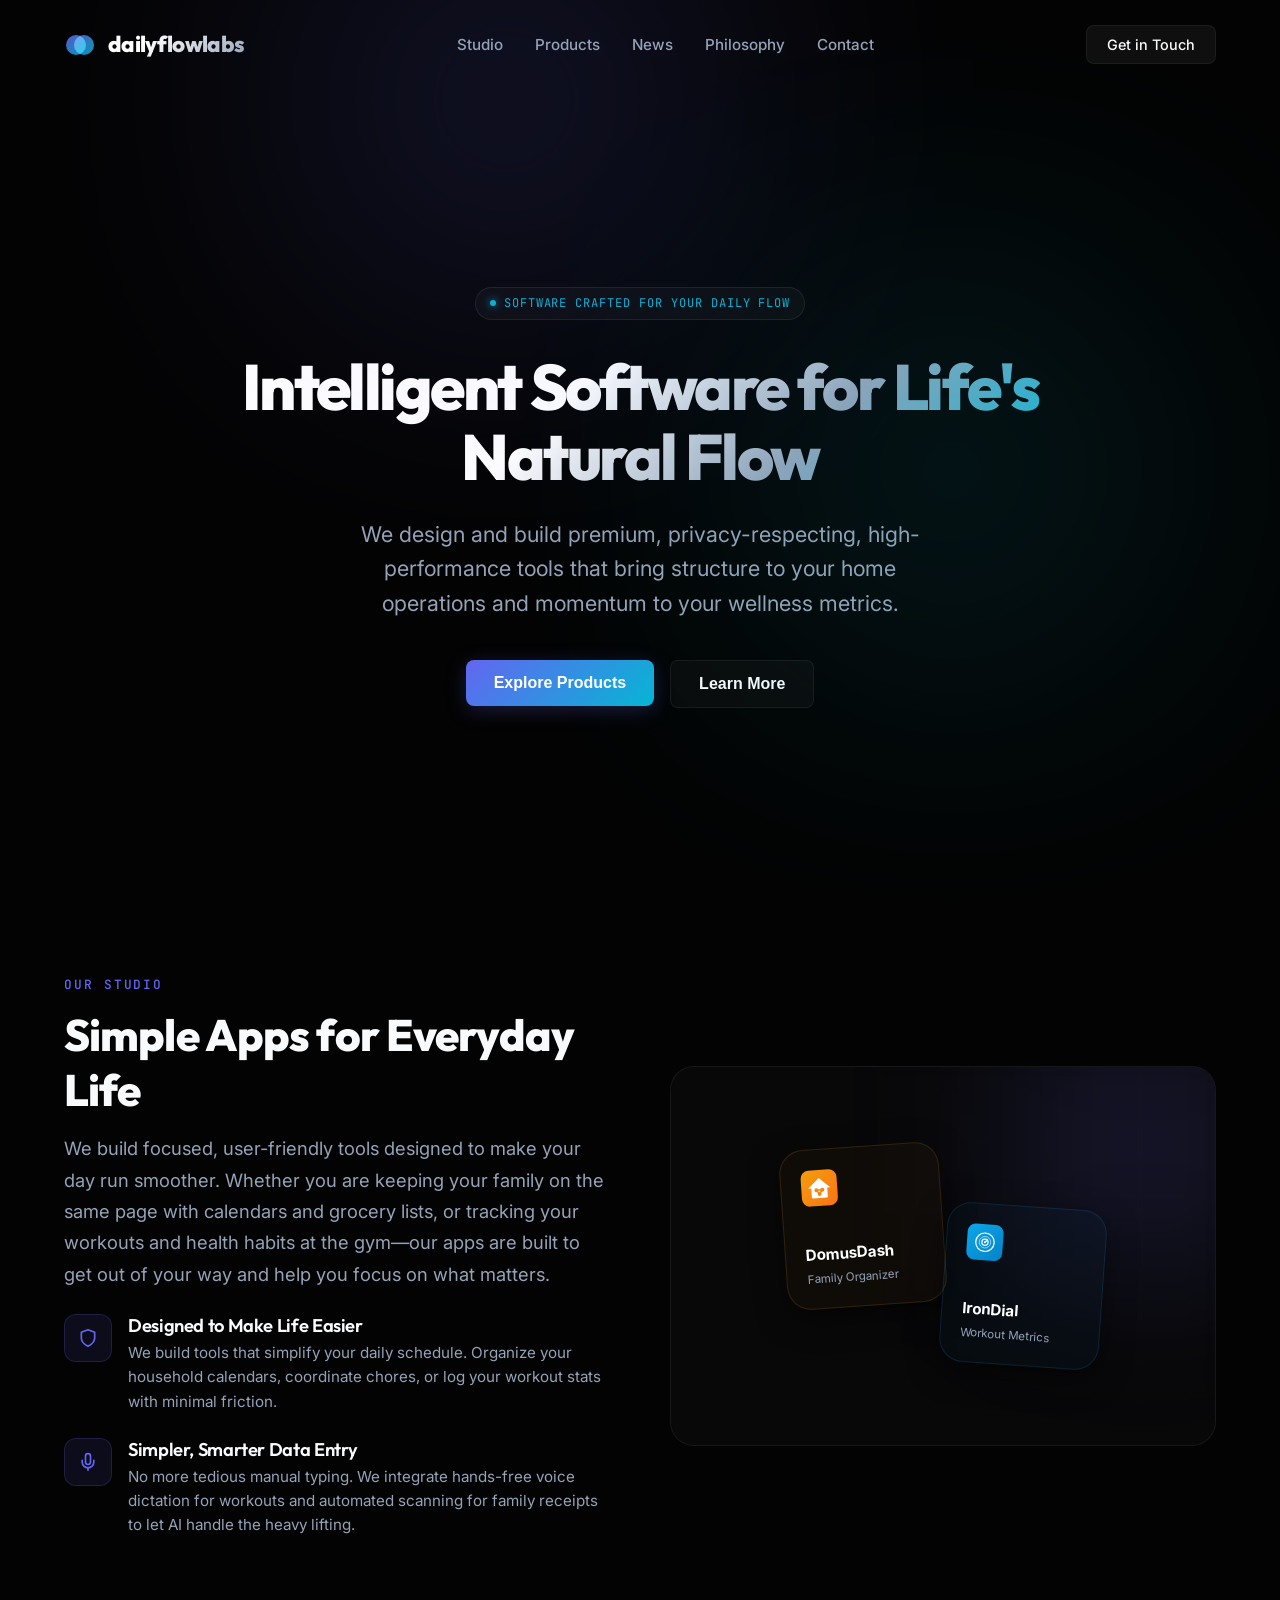
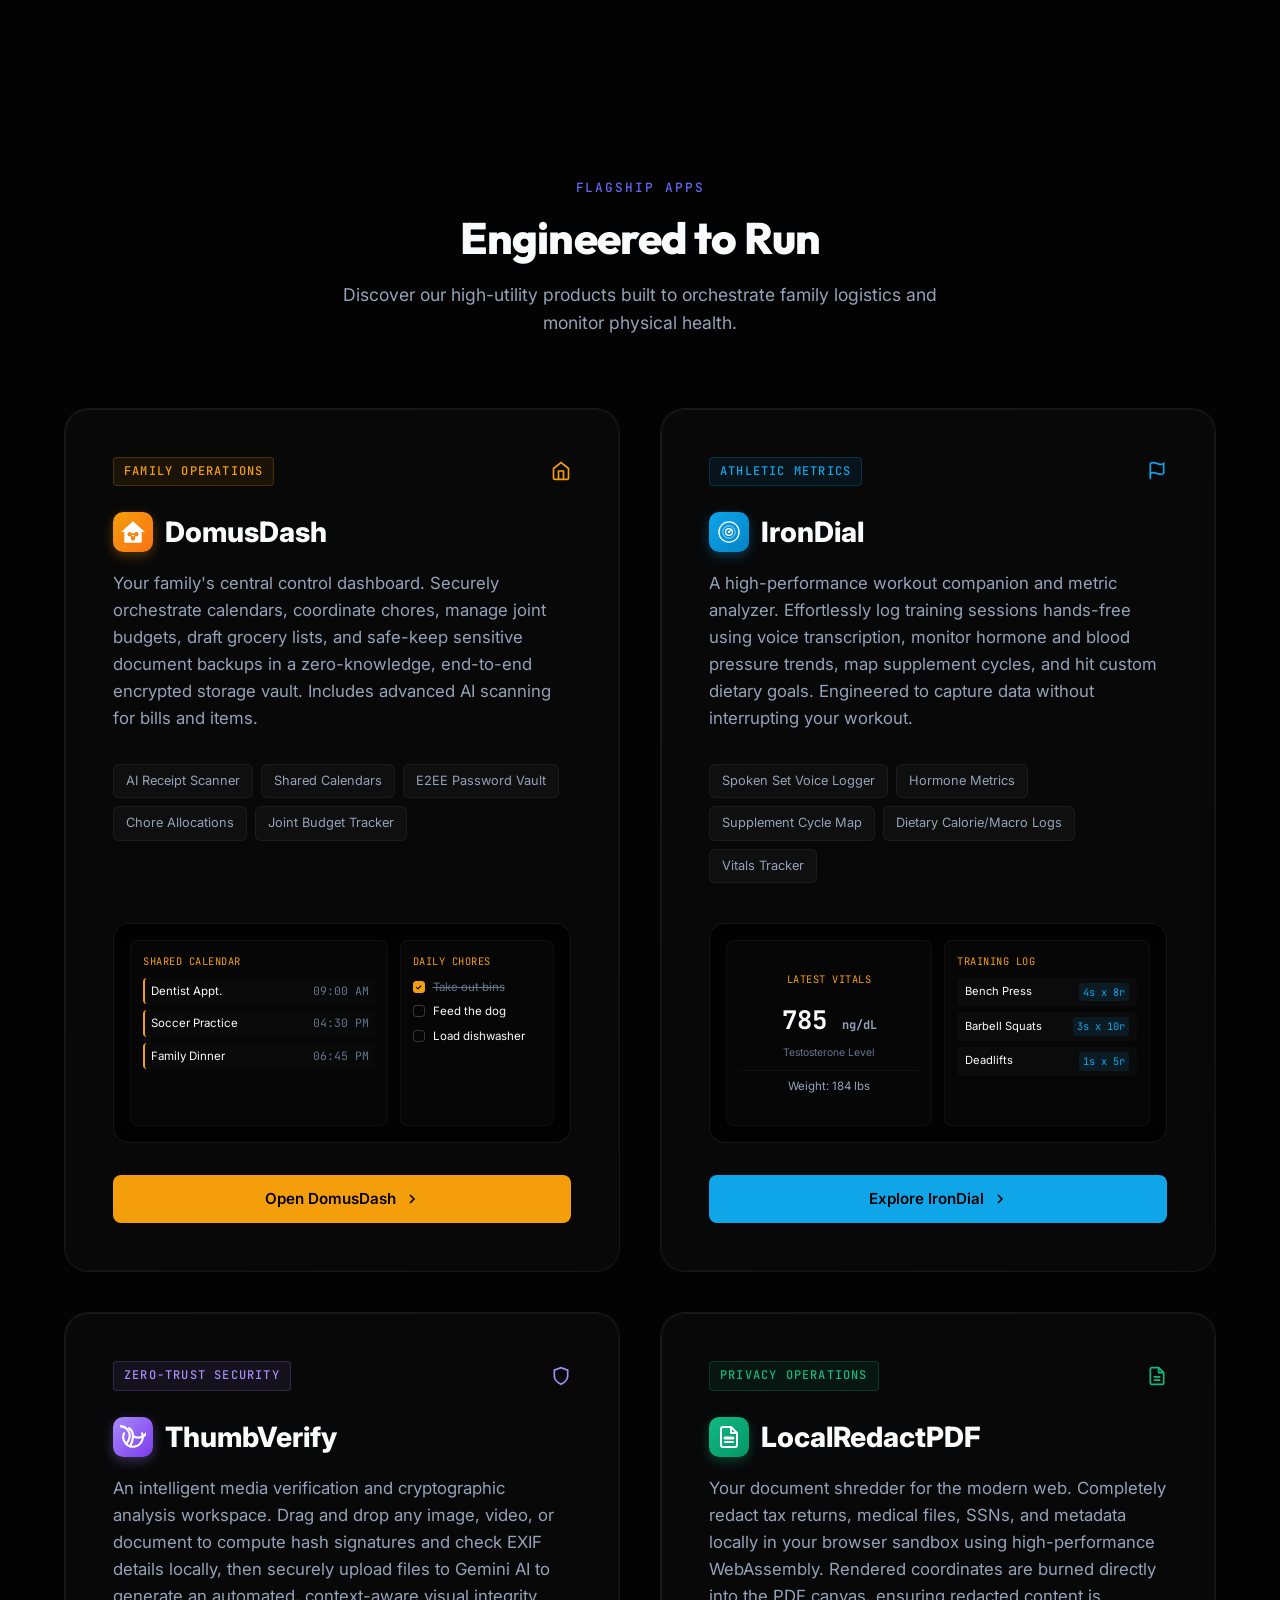
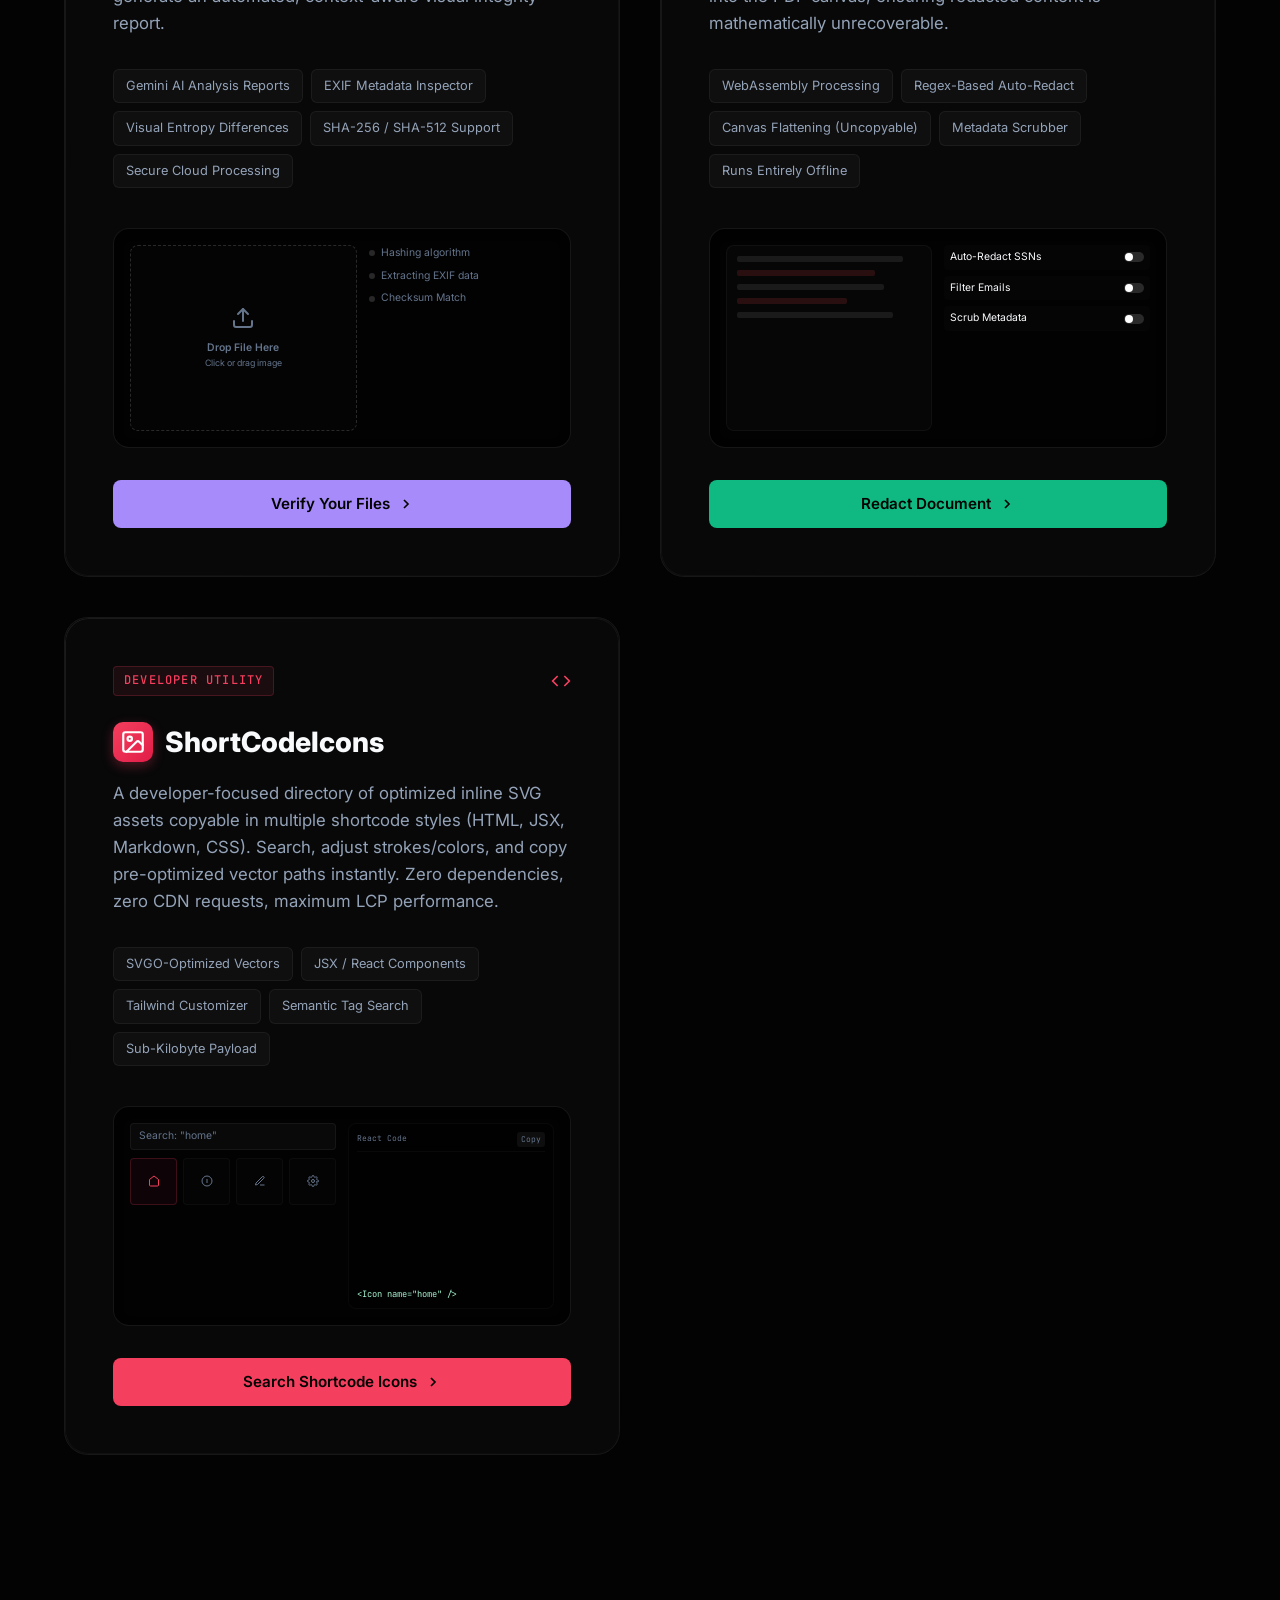
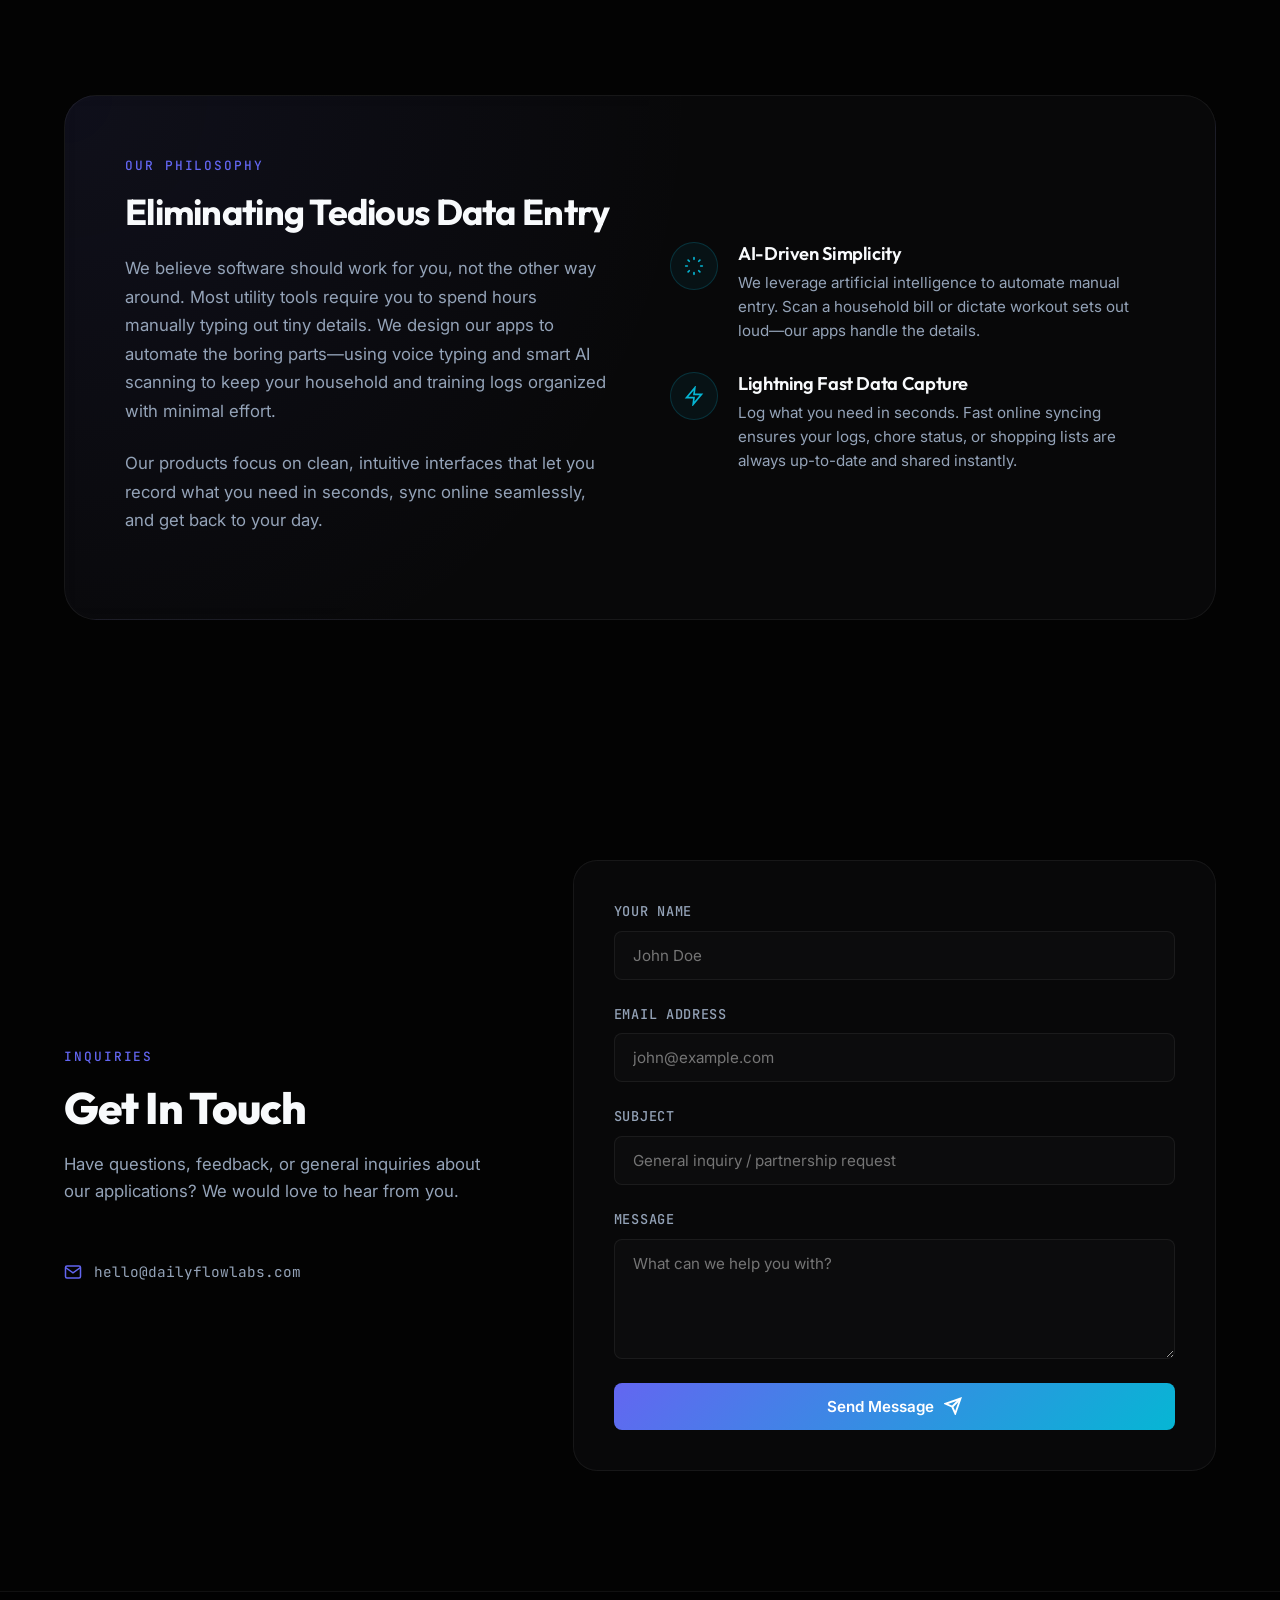
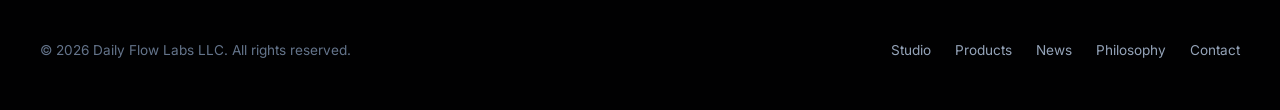
==== commit 41a213b0: "Update ThumbVerify copy to explain Gemini AI report verification" ====
--- a/index.html
+++ b/index.html
@@ -70,7 +70,7 @@
         "url": "https://thumbverify.com",
         "applicationCategory": "SecurityApplication",
         "operatingSystem": "All",
-        "description": "A local-first, zero-knowledge media integrity and cryptographic verification tool. Drag and drop any image, document, or archive to instantly extract metadata, compute hash signatures, and generate distinct visual fingerprint tags."
+        "description": "An intelligent media verification and cryptographic analysis workspace. Compute hash signatures and check EXIF details locally, then securely process files through Gemini AI to generate automated, context-aware integrity reports."
       },
       {
         "@type": "SoftwareApplication",
@@ -386,14 +386,14 @@
             <span class="product-name">ThumbVerify</span>
           </div>
           <p class="product-description">
-            A local-first, zero-knowledge media integrity and cryptographic verification tool. Drag and drop any image, document, or archive to instantly extract metadata, compute hash signatures, and generate distinct visual fingerprint tags. Absolutely no files ever leave your machine.
+            An intelligent media verification and cryptographic analysis workspace. Drag and drop any image, video, or document to compute hash signatures and check EXIF details locally, then securely upload files to Gemini AI to generate an automated, context-aware visual integrity report.
           </p>
           <div class="product-features">
-            <span class="product-feature-tag">100% Offline Hash Matching</span>
+            <span class="product-feature-tag">Gemini AI Analysis Reports</span>
             <span class="product-feature-tag">EXIF Metadata Inspector</span>
             <span class="product-feature-tag">Visual Entropy Differences</span>
             <span class="product-feature-tag">SHA-256 / SHA-512 Support</span>
-            <span class="product-feature-tag">Zero Cloud Exposure</span>
+            <span class="product-feature-tag">Secure Cloud Processing</span>
           </div>
           
           <!-- Mockup Frame -->
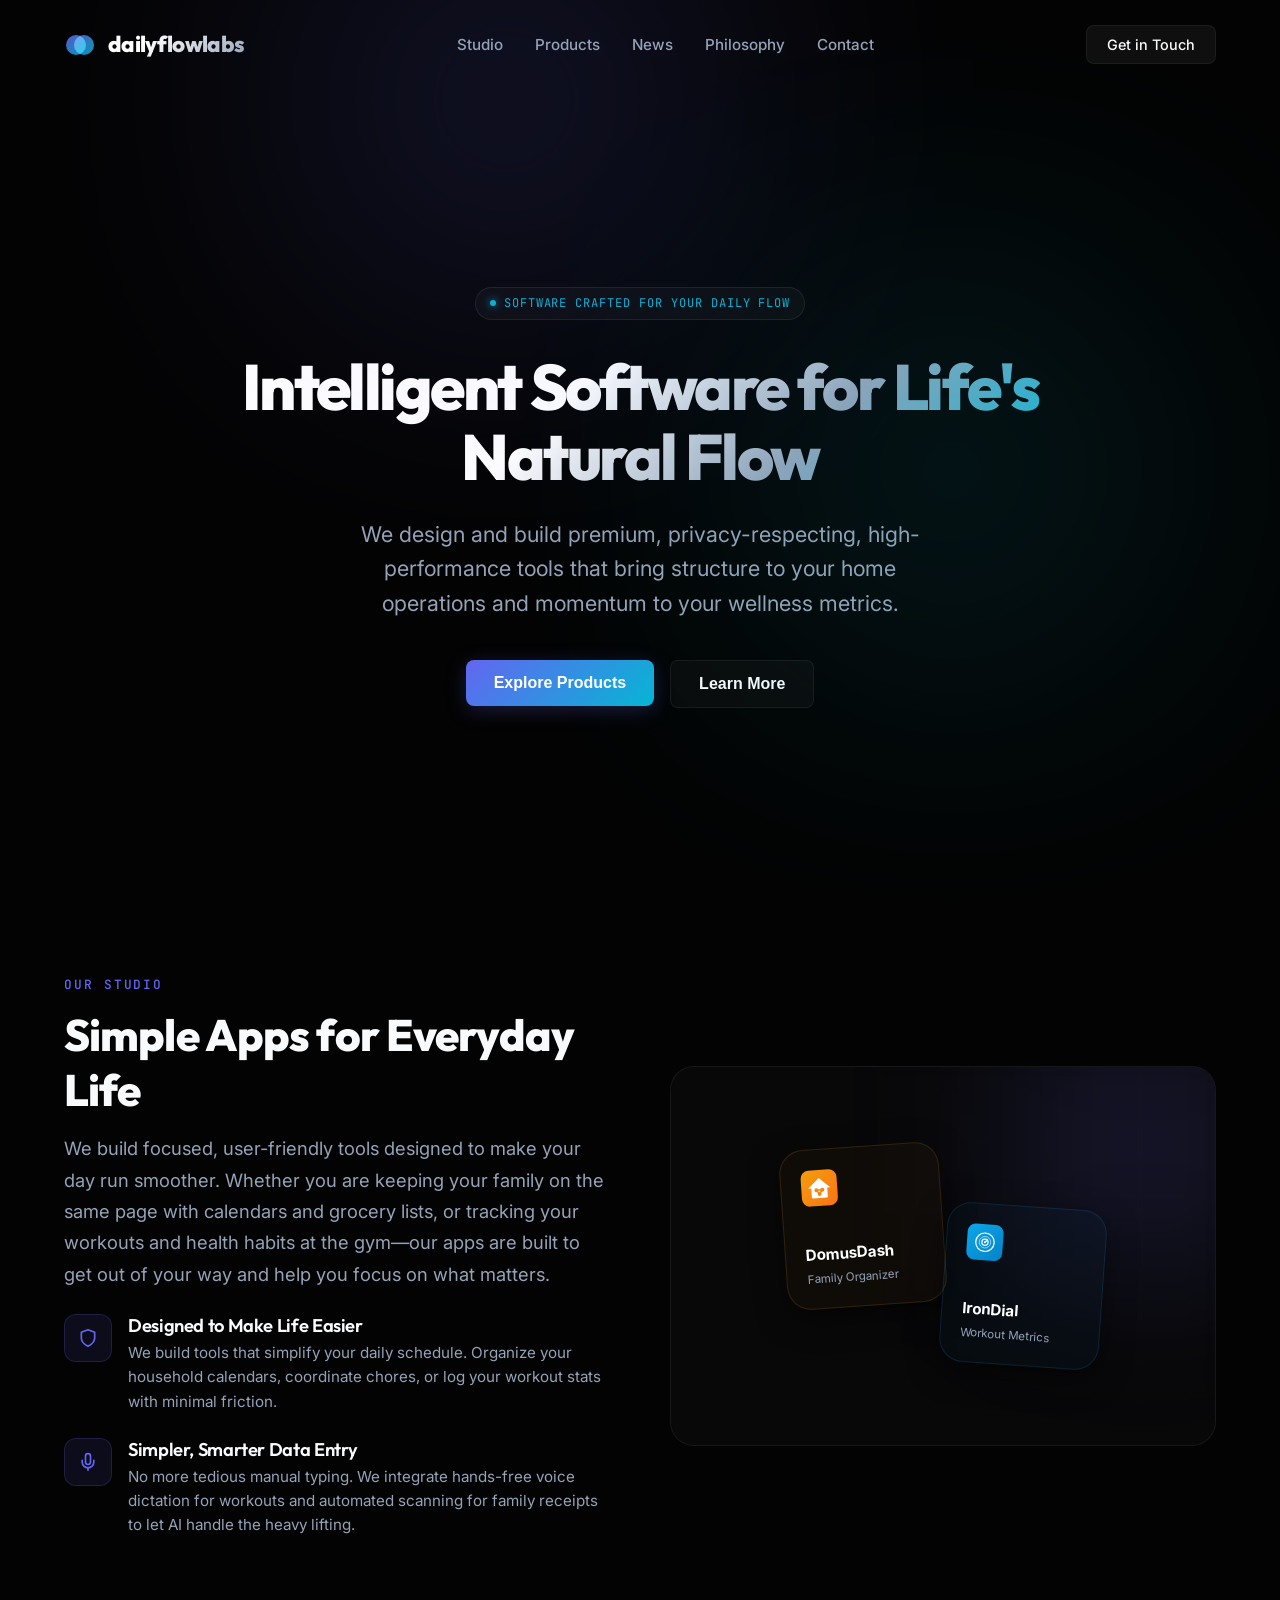
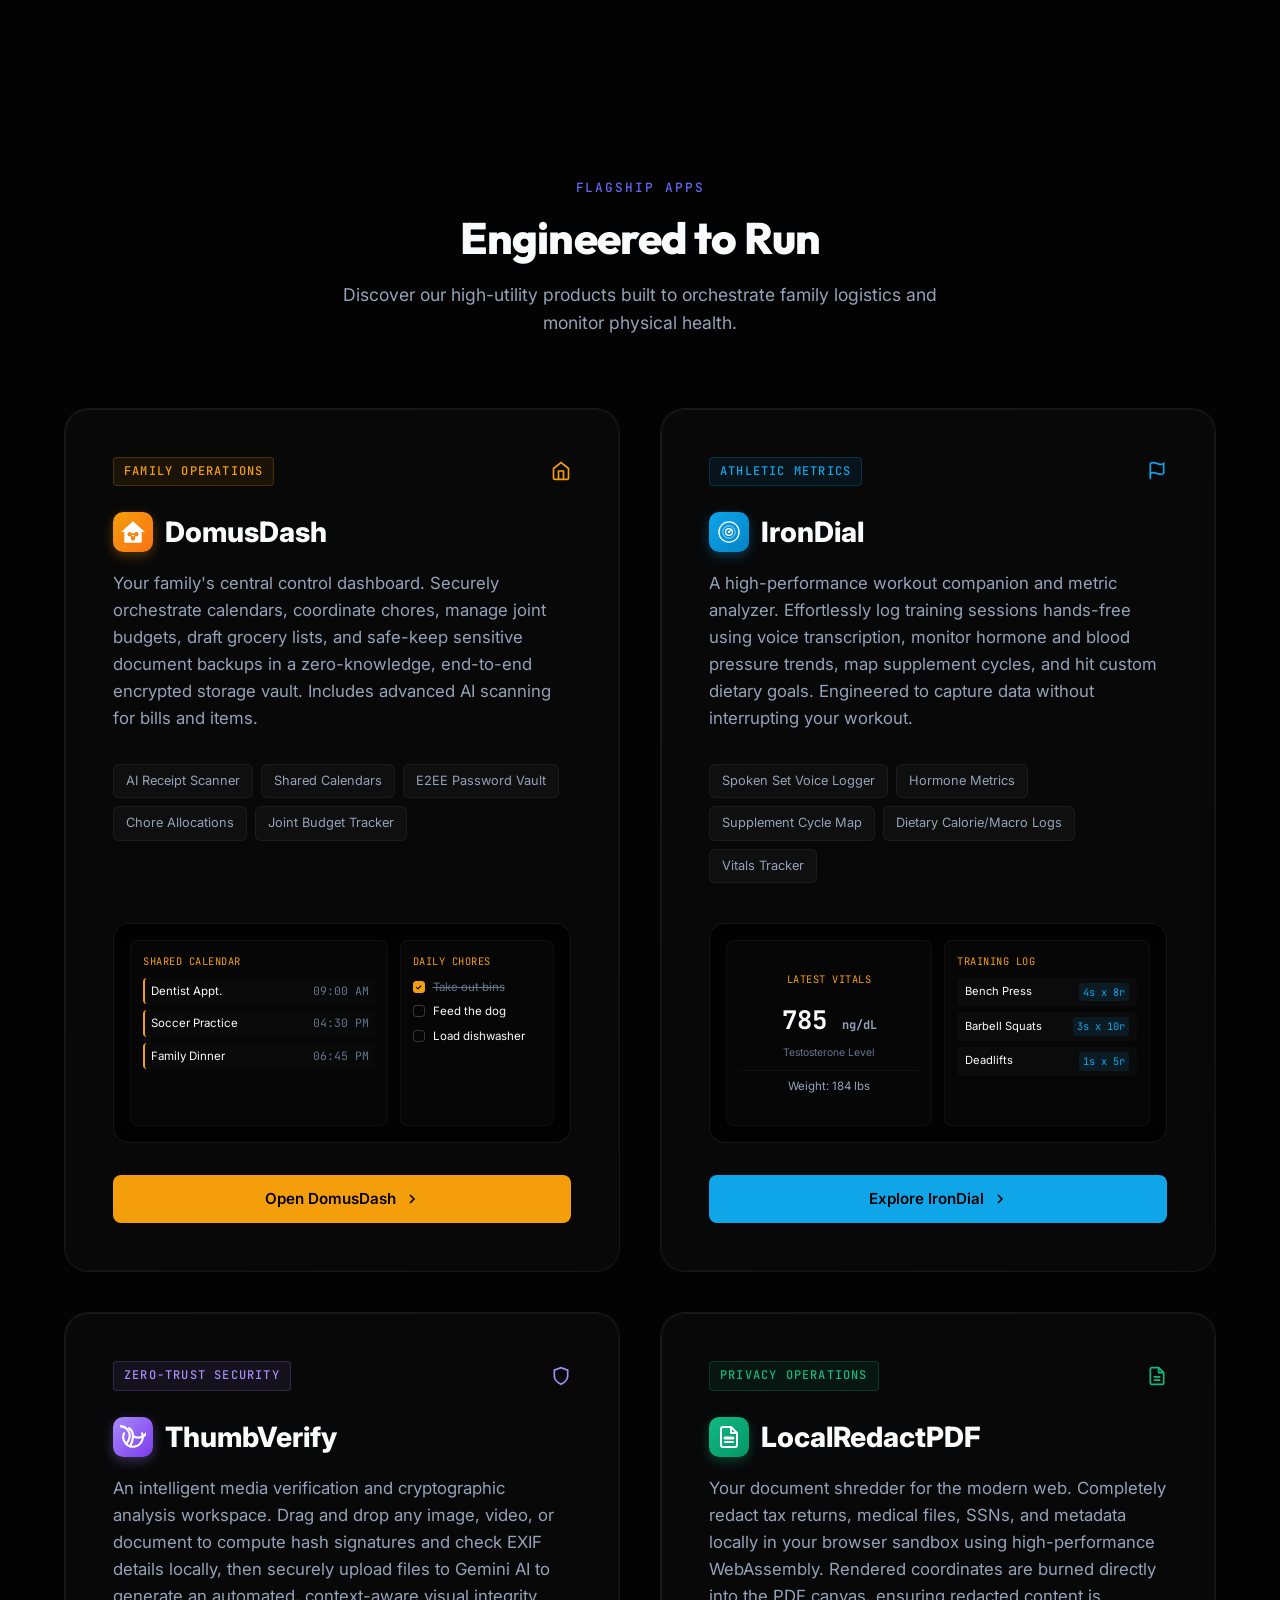
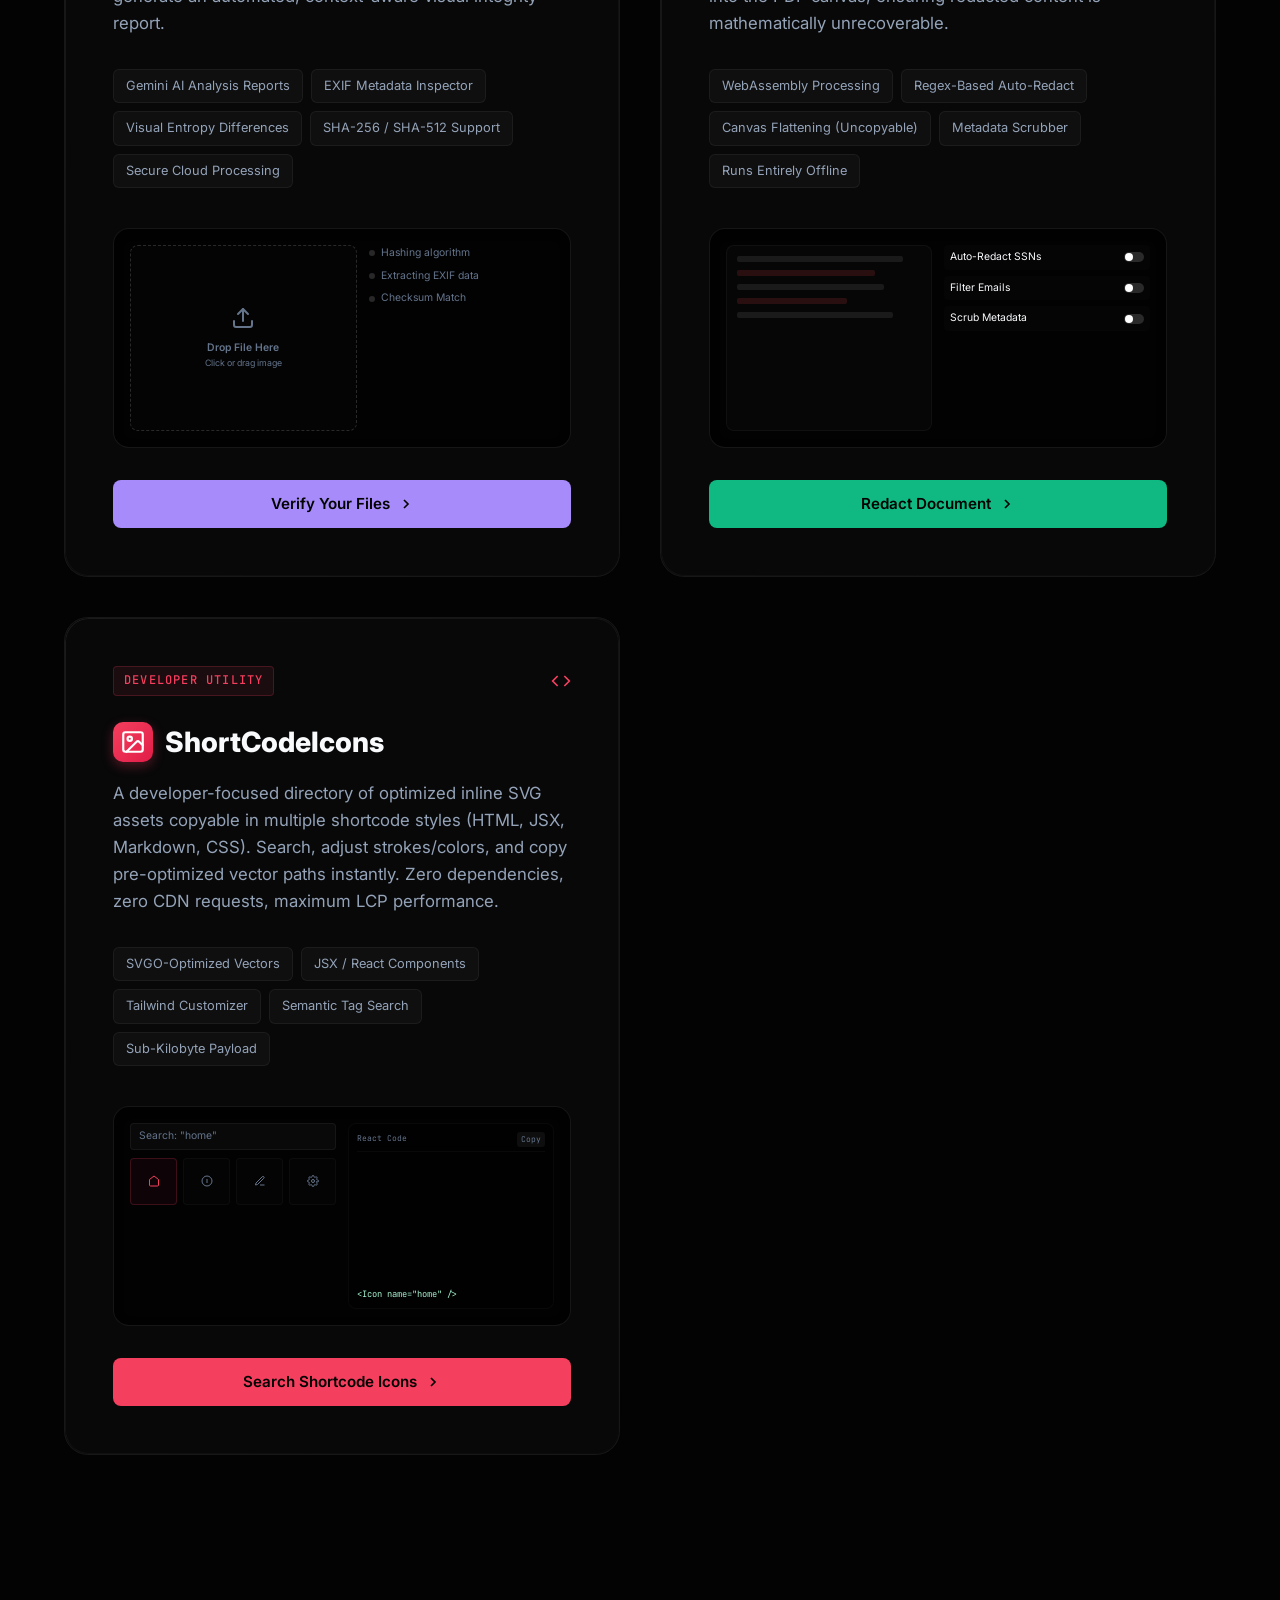
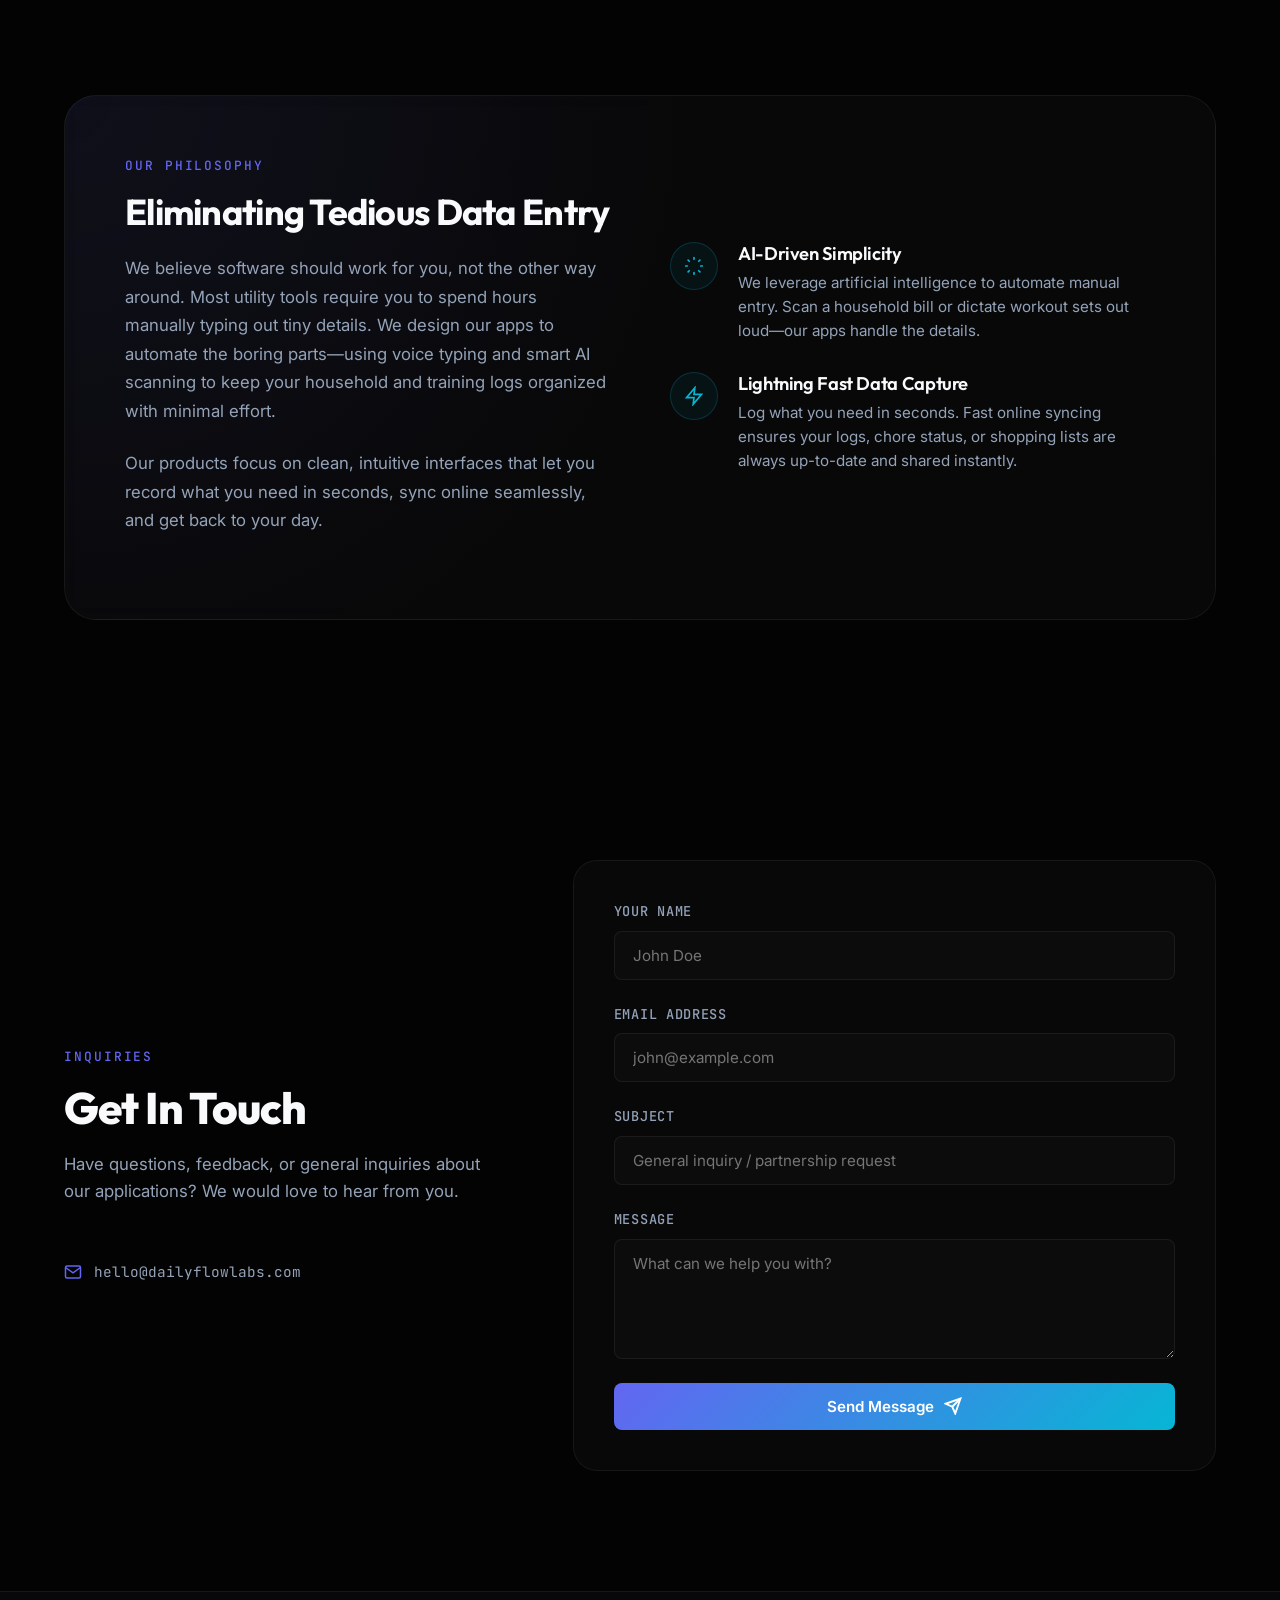
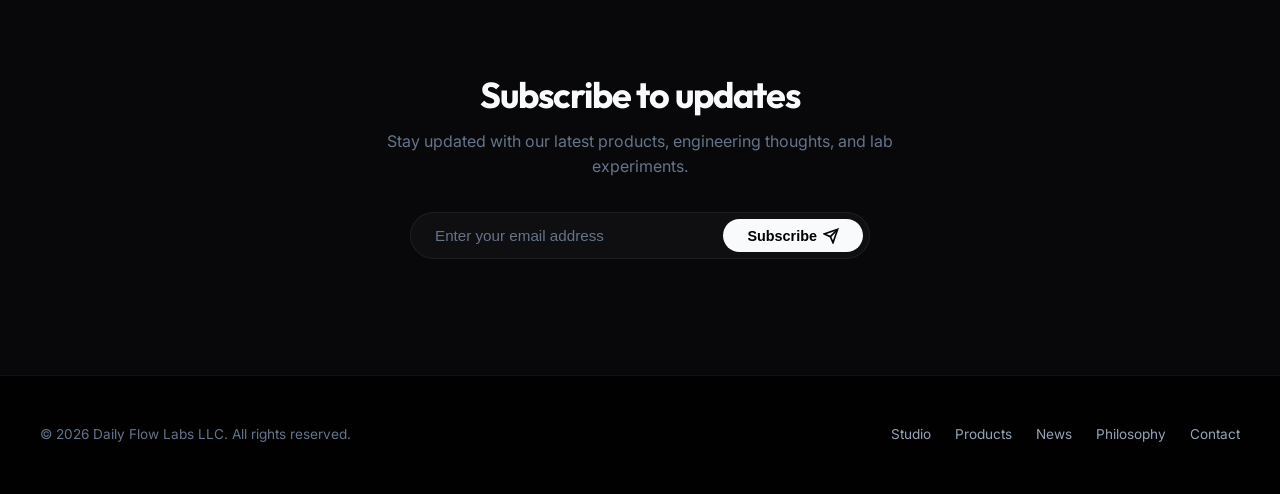
==== commit f4d74813: "feat: add newsletter subscription form to landing page" ====
--- a/index.html
+++ b/index.html
@@ -653,6 +653,30 @@
     </section>
   </main>
 
+  <!-- Newsletter Section -->
+  <section class="newsletter-section" id="newsletter">
+    <div class="newsletter-container">
+      <div class="newsletter-header">
+        <h2>Subscribe to updates</h2>
+        <p>Stay updated with our latest products, engineering thoughts, and lab experiments.</p>
+      </div>
+      <form id="newsletter-form" class="newsletter-form">
+        <!-- Honeypot -->
+        <div style="display: none;" aria-hidden="true">
+          <input type="text" name="website" id="newsletter-website" tabindex="-1" autocomplete="off">
+        </div>
+        <div class="newsletter-input-group">
+          <input type="email" id="newsletter-email" placeholder="Enter your email address" required autocomplete="email">
+          <button type="submit" id="newsletter-submit">
+            Subscribe
+            <svg width="16" height="16" viewBox="0 0 24 24" fill="none" stroke="currentColor" stroke-width="2.5" style="margin-left: 6px;"><line x1="22" y1="2" x2="11" y2="13"/><polygon points="22 2 15 22 11 13 2 9 22 2"/></svg>
+          </button>
+        </div>
+      </form>
+      <div id="newsletter-message" class="newsletter-message"></div>
+    </div>
+  </section>
+
   <!-- Footer -->
   <footer>
     <div class="footer-container">
--- a/index.css
+++ b/index.css
@@ -1164,6 +1164,107 @@
   to { opacity: 1; transform: translateY(0); }
 }
 
+/* --- Newsletter Section --- */
+.newsletter-section {
+  border-top: 1px solid var(--border-color);
+  padding: 80px 24px;
+  background: #08080a;
+}
+
+.newsletter-container {
+  max-width: 600px;
+  margin: 0 auto;
+  text-align: center;
+}
+
+.newsletter-header h2 {
+  font-size: 2.25rem;
+  font-weight: 700;
+  letter-spacing: -0.03em;
+  margin-bottom: 12px;
+  color: var(--text-primary);
+}
+
+.newsletter-header p {
+  font-size: 1rem;
+  color: var(--text-muted);
+  margin-bottom: 32px;
+  line-height: 1.6;
+}
+
+.newsletter-form {
+  display: flex;
+  justify-content: center;
+}
+
+.newsletter-input-group {
+  display: flex;
+  width: 100%;
+  max-width: 460px;
+  background: rgba(255, 255, 255, 0.03);
+  border: 1px solid var(--border-color);
+  border-radius: 9999px;
+  padding: 6px;
+  transition: border-color 0.2s, box-shadow 0.2s;
+}
+
+.newsletter-input-group:focus-within {
+  border-color: rgba(255, 255, 255, 0.3);
+}
+
+.newsletter-input-group input {
+  flex: 1;
+  background: transparent;
+  border: none;
+  padding: 8px 18px;
+  color: var(--text-primary);
+  font-size: 0.95rem;
+  outline: none;
+}
+
+.newsletter-input-group input::placeholder {
+  color: var(--text-muted);
+}
+
+.newsletter-input-group button {
+  background: var(--text-primary);
+  color: #000;
+  border: none;
+  padding: 8px 24px;
+  font-weight: 600;
+  font-size: 0.9rem;
+  border-radius: 9999px;
+  cursor: pointer;
+  display: flex;
+  align-items: center;
+  justify-content: center;
+  transition: opacity 0.2s;
+}
+
+.newsletter-input-group button:hover {
+  opacity: 0.9;
+}
+
+.newsletter-input-group button:disabled {
+  background: #333;
+  color: #666;
+  cursor: not-allowed;
+}
+
+.newsletter-message {
+  margin-top: 16px;
+  font-size: 0.88rem;
+  min-height: 1.25rem;
+}
+
+.newsletter-message.success {
+  color: #4ade80;
+}
+
+.newsletter-message.error {
+  color: #f87171;
+}
+
 /* --- Footer --- */
 footer {
   border-top: 1px solid var(--border-color);
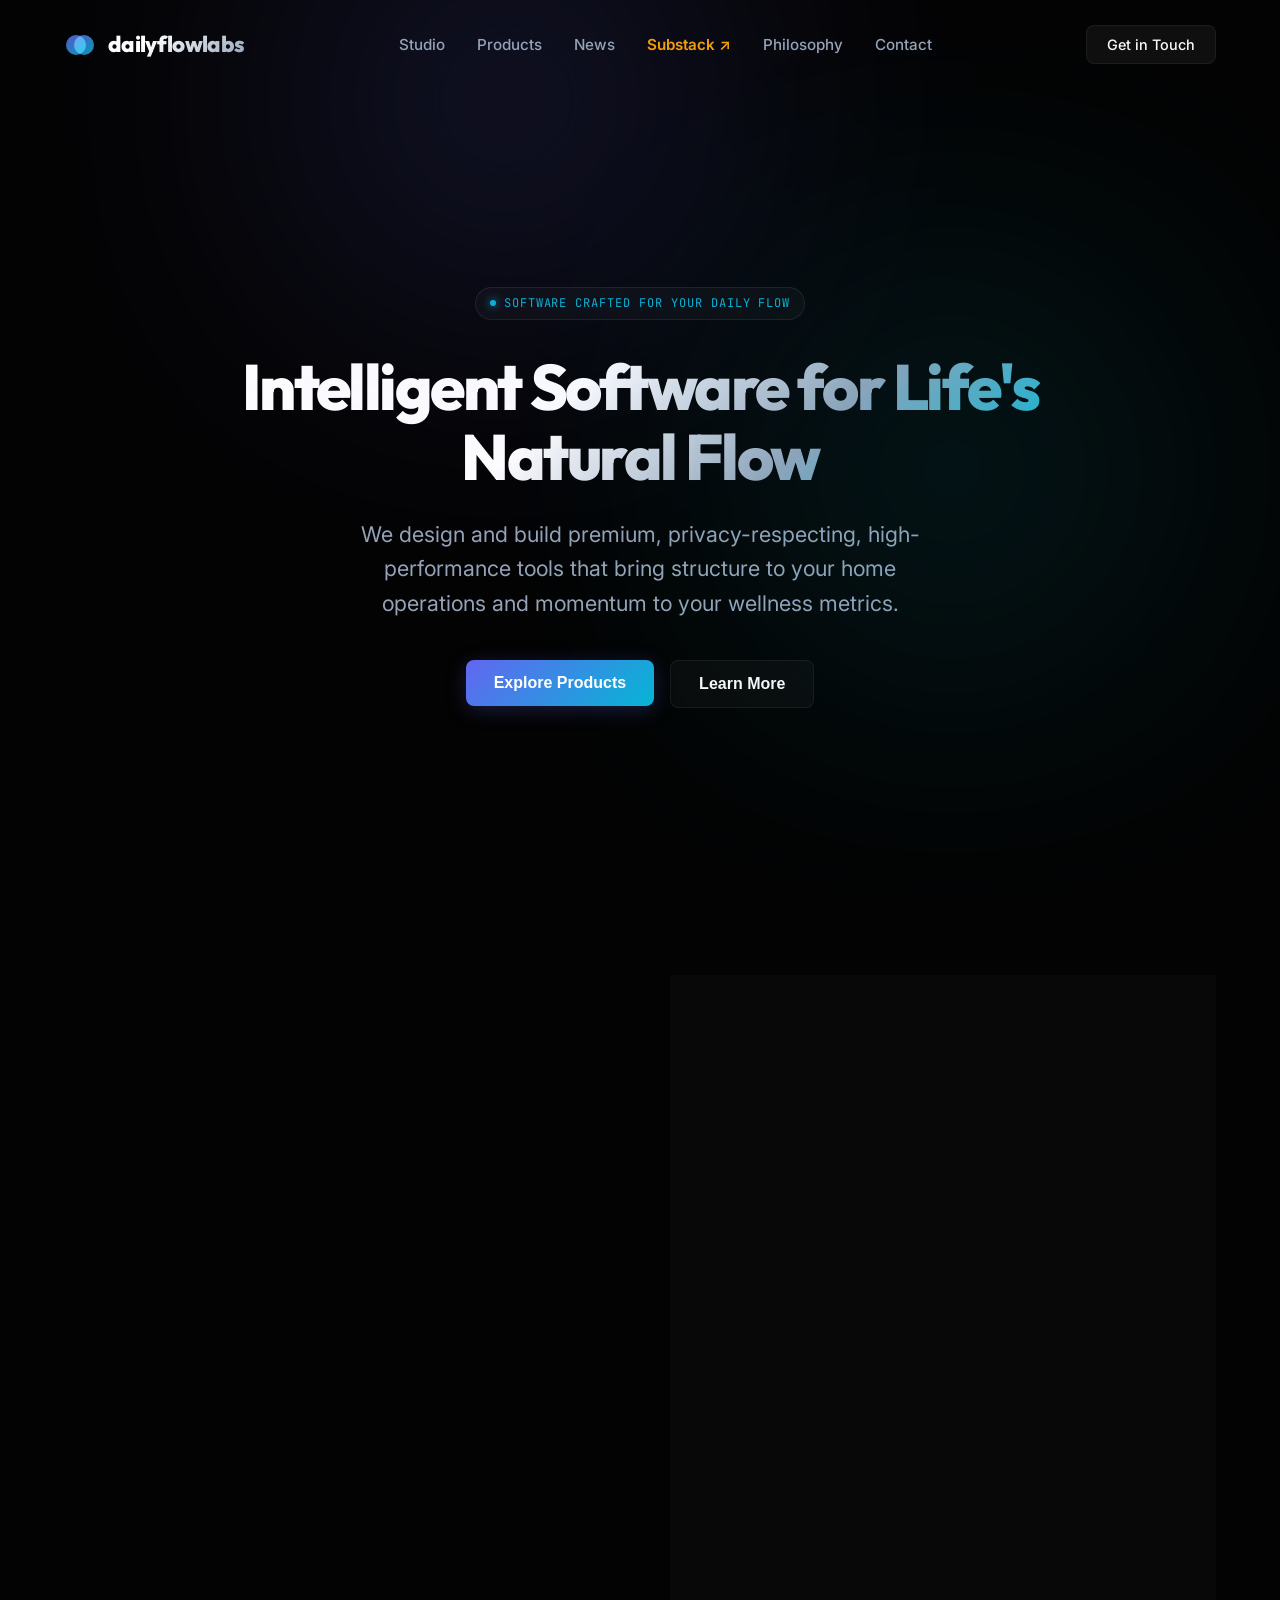
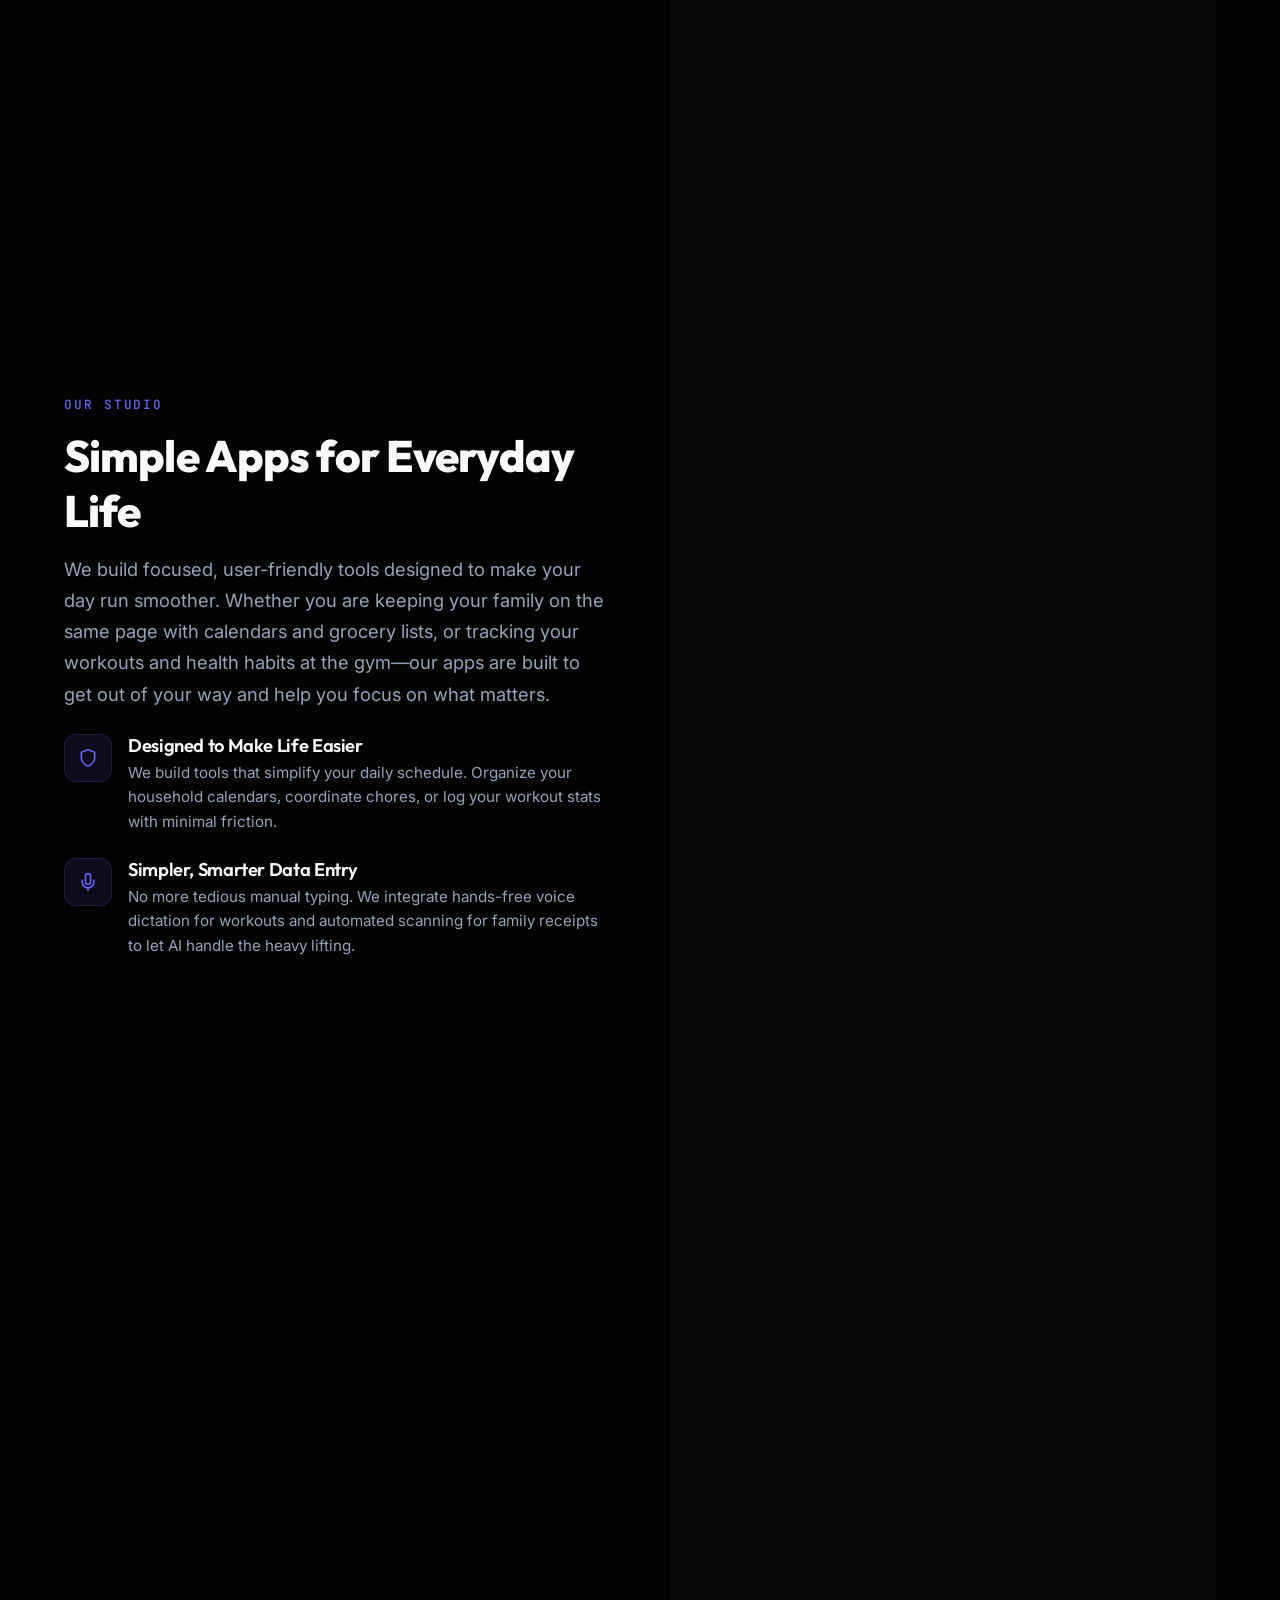
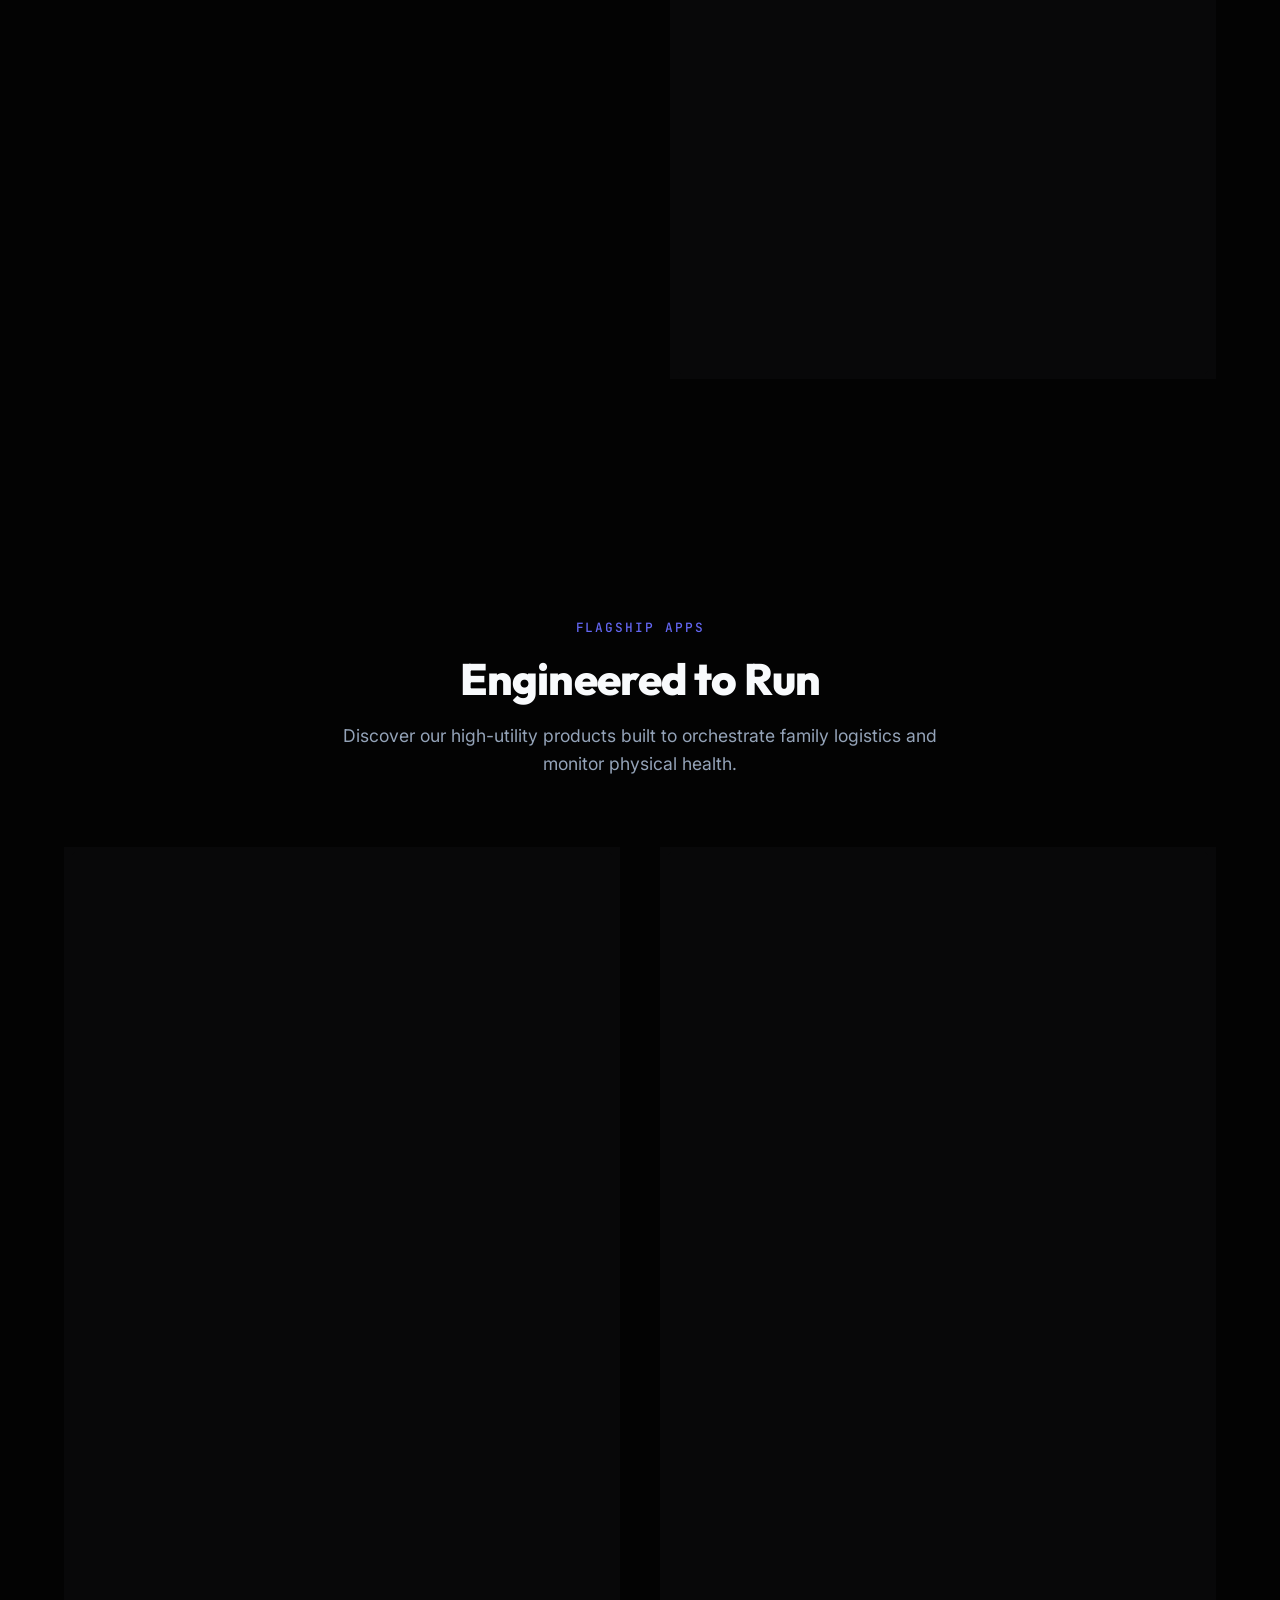
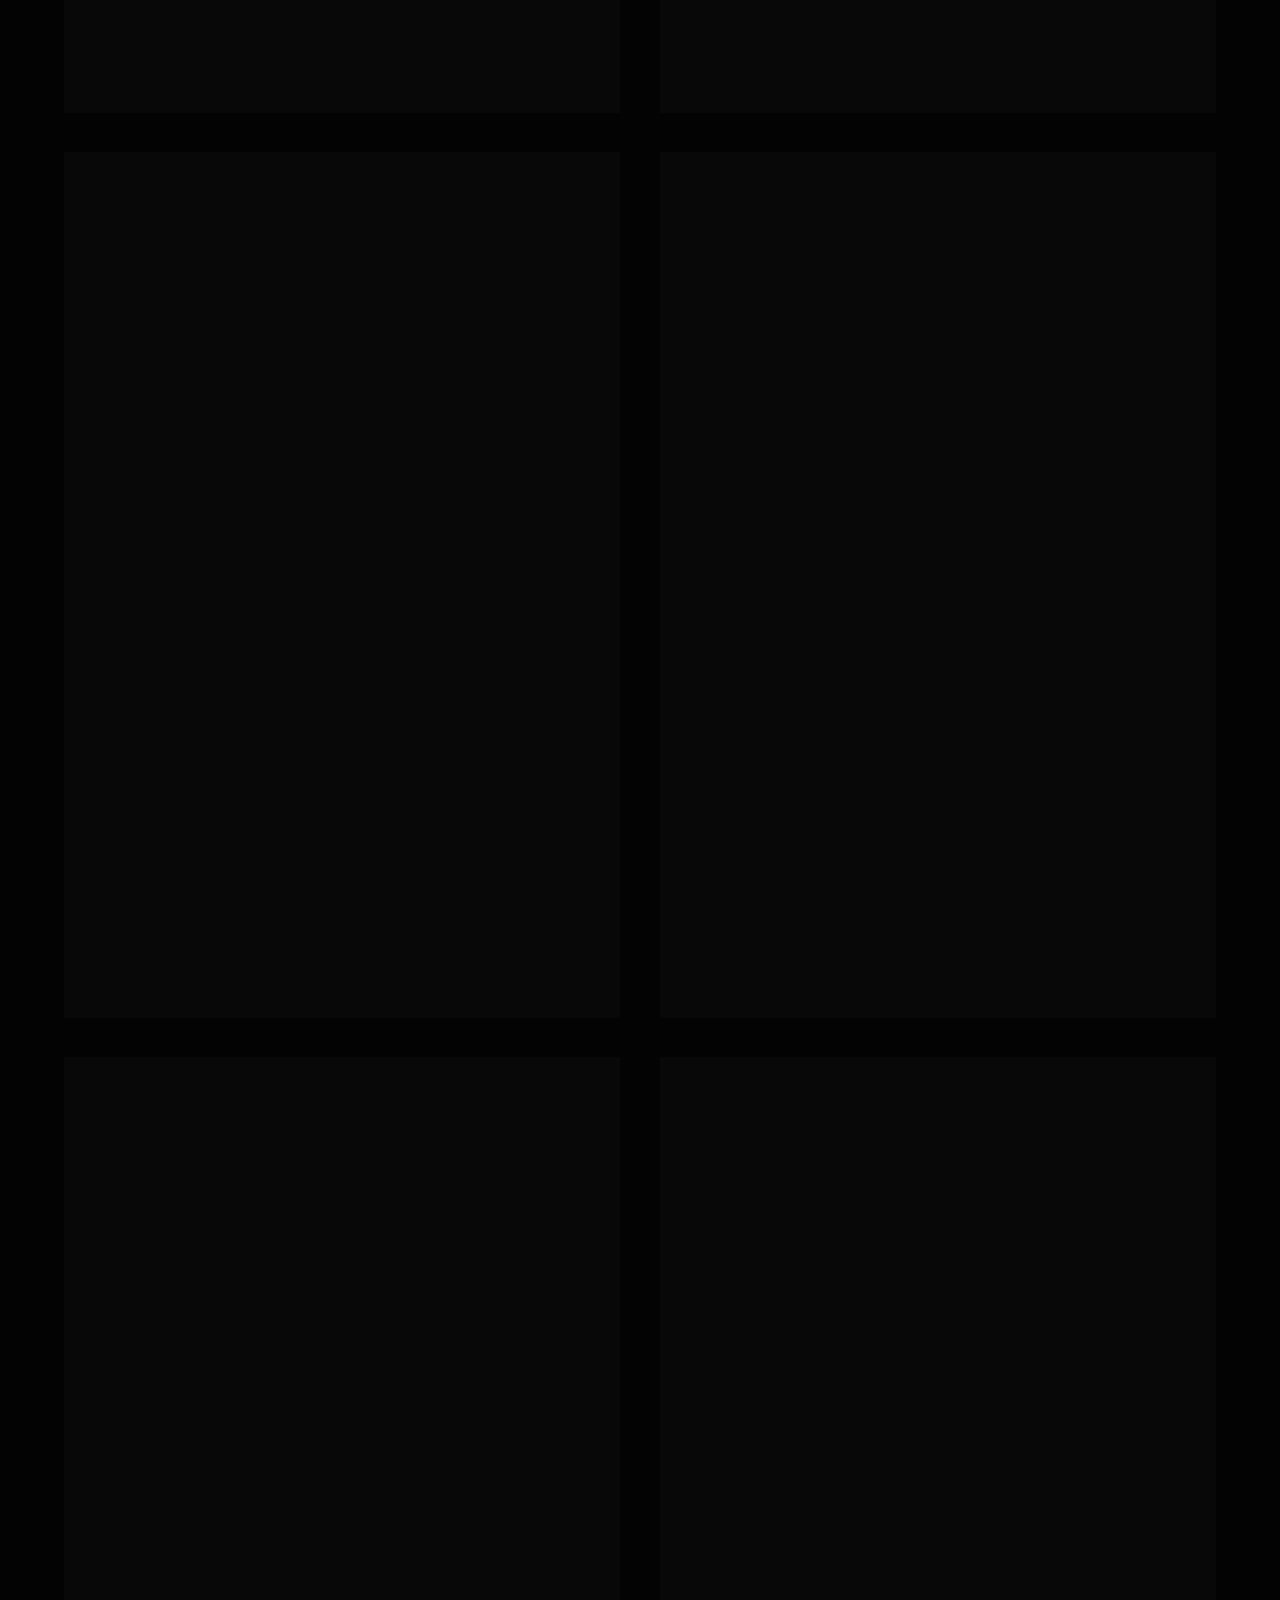
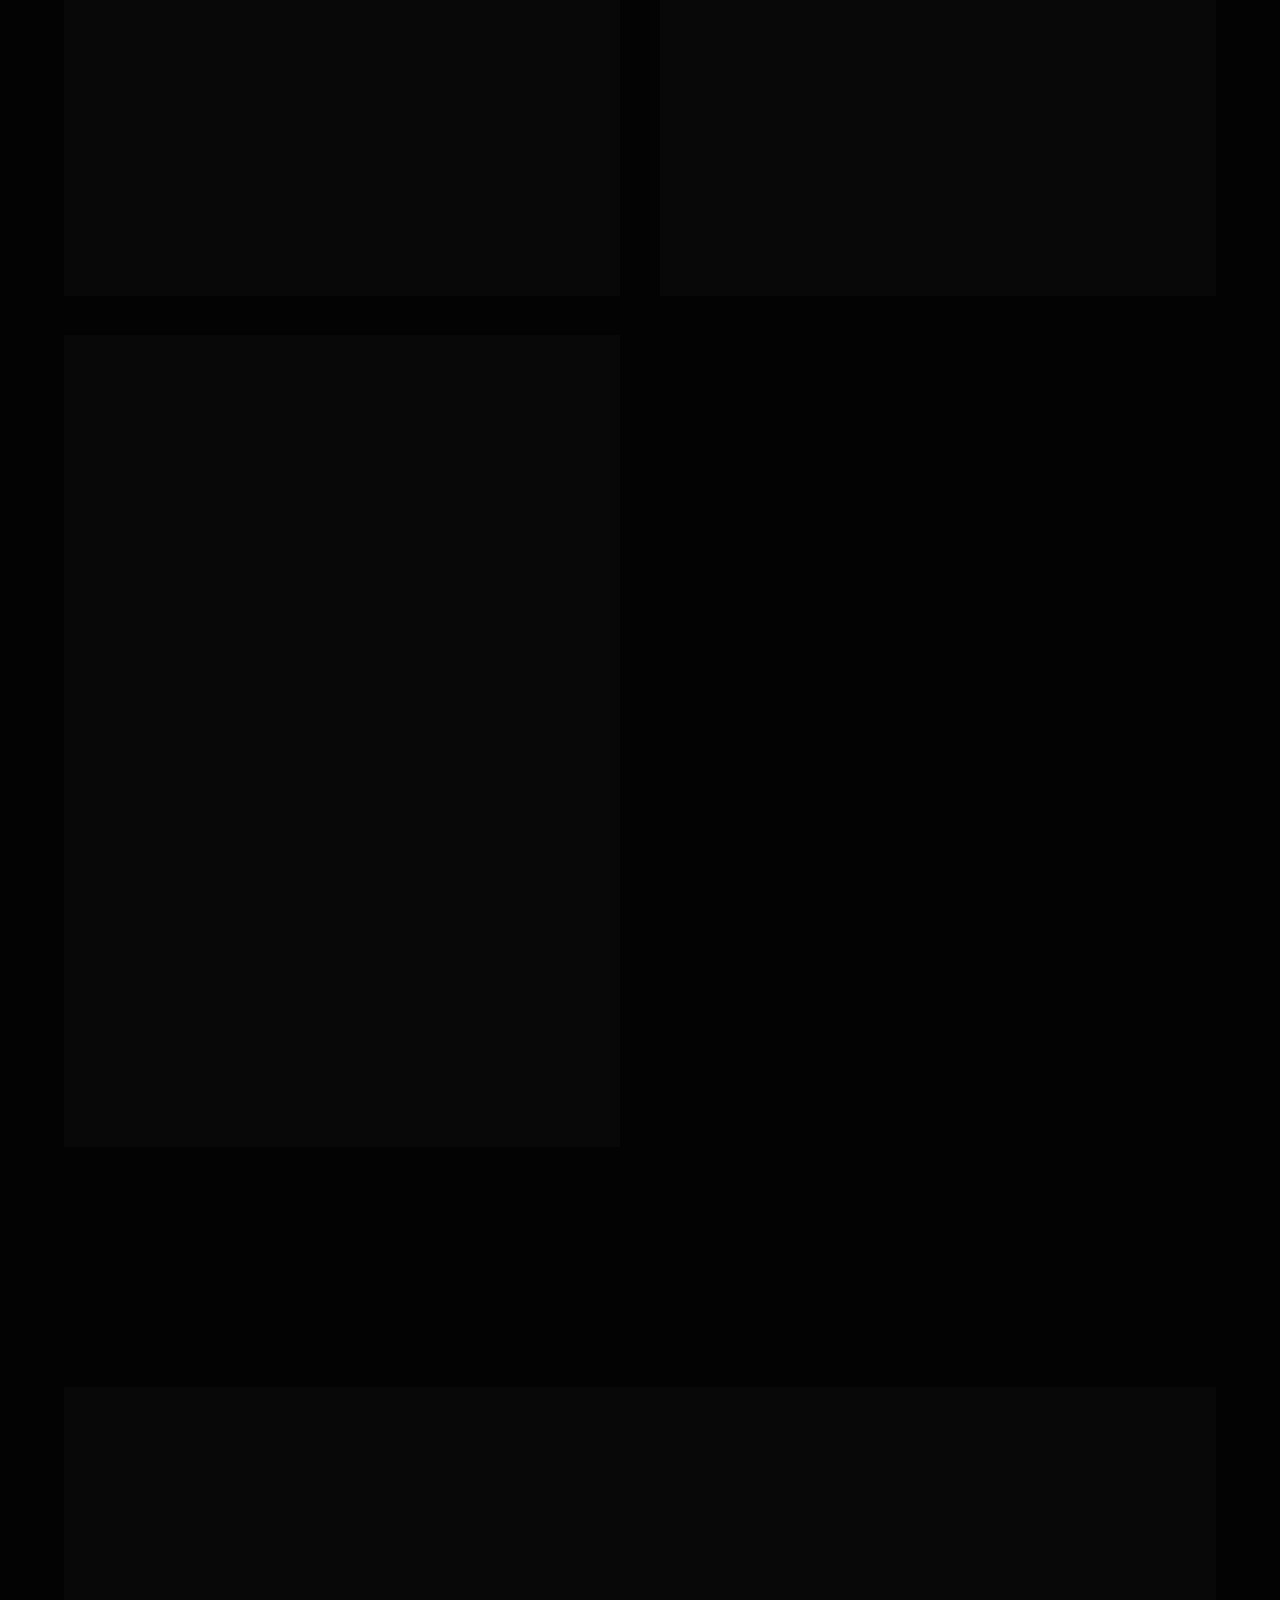
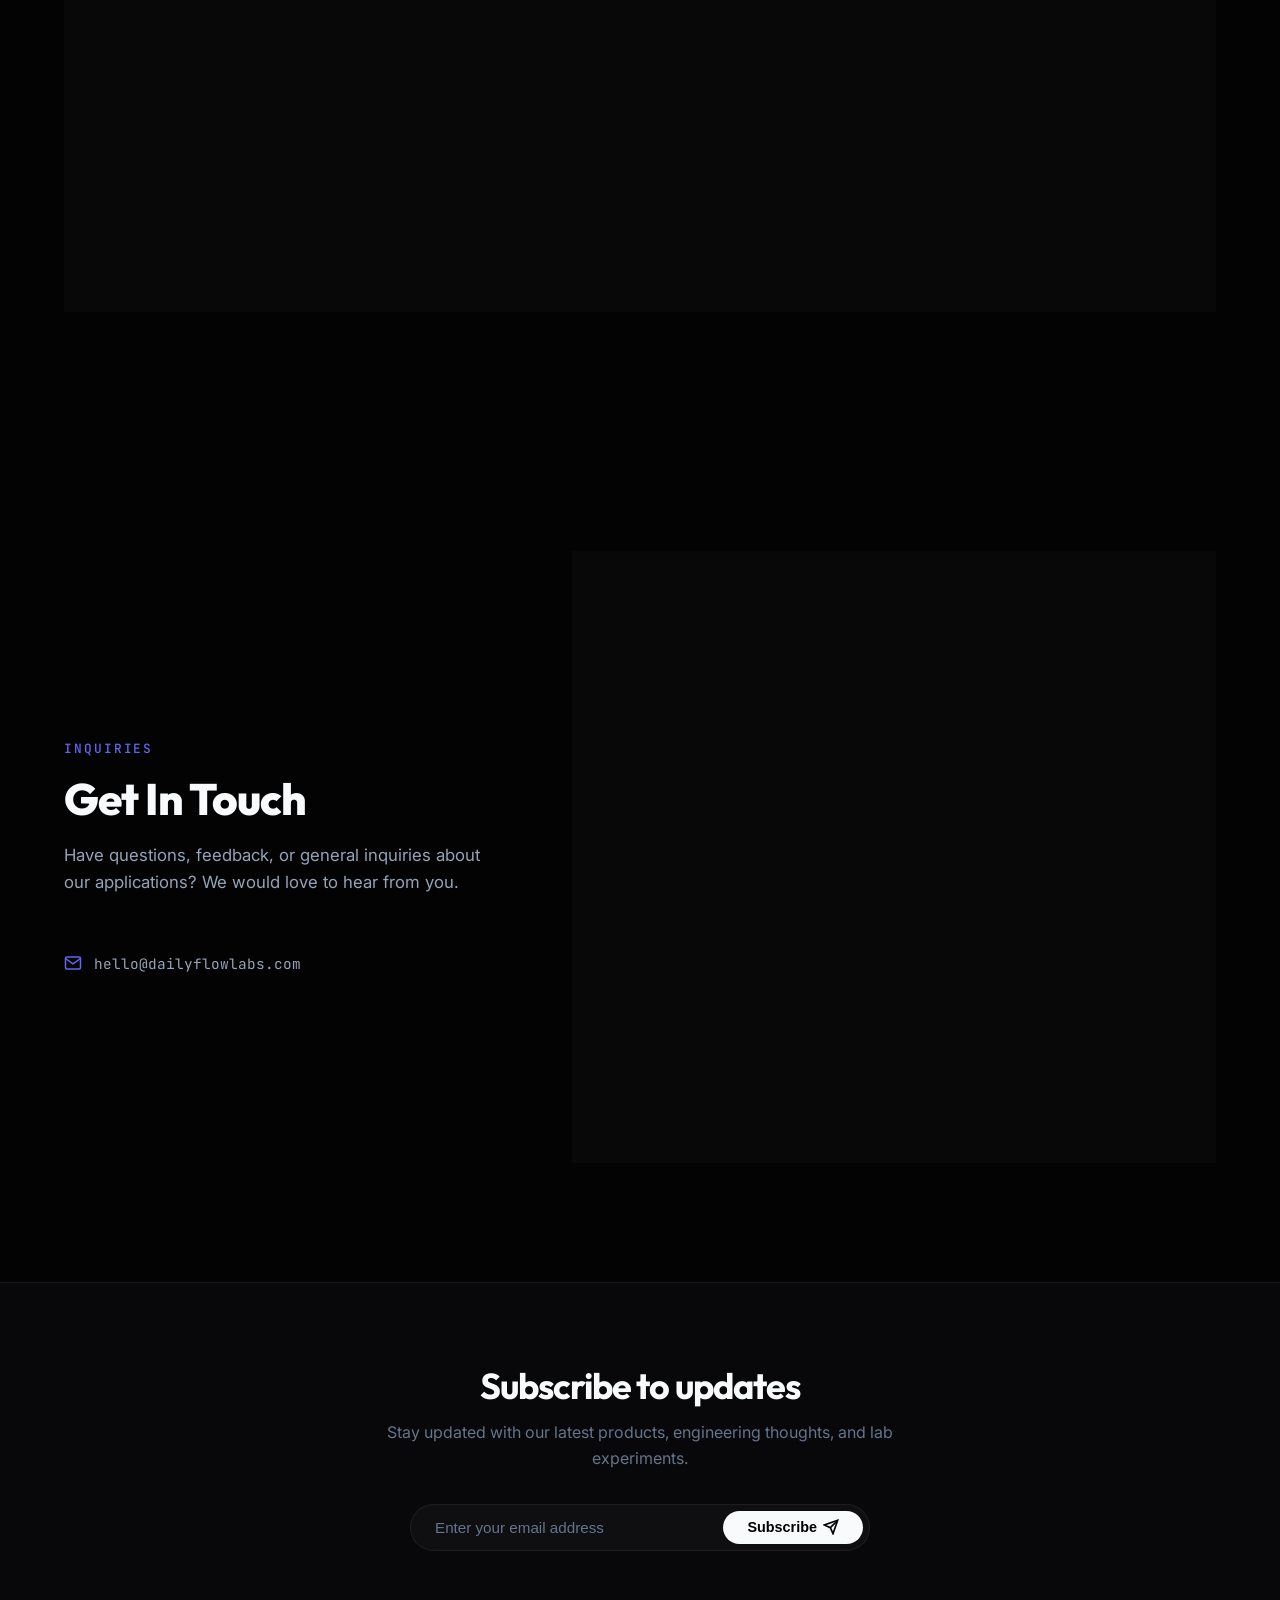
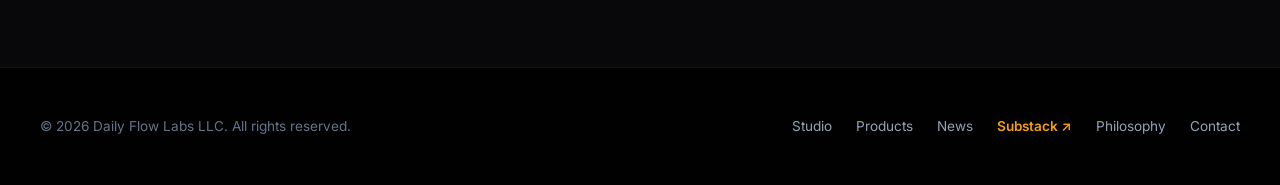
==== commit 29381559: "Add Substack links and news articles for all launched studio applications" ====
--- a/index.html
+++ b/index.html
@@ -33,6 +33,14 @@
   <meta property="twitter:title" content="Daily Flow Labs LLC - Software Studio">
   <meta property="twitter:description" content="Crafting privacy-first, high-performance daily utilities. Home of DomusDash and IronDial.">
   <meta property="twitter:image" content="https://dailyflowlabs.com/assets/og-cover.png">
+
+  <!-- Favicons & Manifest -->
+  <link rel="icon" type="image/x-icon" href="/favicon.ico">
+  <link rel="icon" type="image/svg+xml" href="/assets/favicon.svg">
+  <link rel="icon" type="image/png" sizes="32x32" href="/assets/favicon-32x32.png">
+  <link rel="icon" type="image/png" sizes="16x16" href="/assets/favicon-16x16.png">
+  <link rel="apple-touch-icon" sizes="180x180" href="/assets/apple-touch-icon.png">
+  <link rel="manifest" href="/site.webmanifest">
 
   <!-- Style Sheets -->
   <link rel="stylesheet" href="index.css">
@@ -89,11 +97,41 @@
         "applicationCategory": "DeveloperApplication",
         "operatingSystem": "All",
         "description": "A developer-focused directory of optimized inline SVG assets copyable in multiple shortcode styles (HTML, JSX, Markdown, CSS) supporting search and live color customizer."
+      },
+      {
+        "@type": "SoftwareApplication",
+        "@id": "https://blueprintconverter.com",
+        "name": "Blueprint Converter",
+        "url": "https://blueprintconverter.com",
+        "applicationCategory": "UtilitiesApplication",
+        "operatingSystem": "All",
+        "description": "A local-first file and image converter web application. Convert PDF, HEIC, WebP, PNG, JPG, and SVG files entirely client-side without uploading data to any external server."
+      },
+      {
+        "@type": "SoftwareApplication",
+        "@id": "https://oftheworld.io",
+        "name": "of the world",
+        "url": "https://oftheworld.io",
+        "applicationCategory": "EducationalApplication",
+        "operatingSystem": "All",
+        "description": "Interactive historical dashboards, chronological databases, and 3D globe mapping tools charting major epics of human history."
       }
+
     ]
   }
   </script>
+
+
+  <!-- Microsoft Clarity -->
+  <script type="text/javascript">
+      (function(c,l,a,r,i,t,y){
+          c[a]=c[a]||function(){(c[a].q=c[a].q||[]).push(arguments)};
+          t=l.createElement(r);t.async=1;t.src="https://www.clarity.ms/tag/"+i;
+          y=l.getElementsByTagName(r)[0];y.parentNode.insertBefore(t,y);
+      })(window, document, "clarity", "script", "xdqpivby3i");
+  </script>
 </head>
+
 <body>
 
   <!-- Background Orbs -->
@@ -112,9 +150,11 @@
           <li><a href="#about" class="nav-link">Studio</a></li>
           <li><a href="#products" class="nav-link">Products</a></li>
           <li><a href="news.html" class="nav-link">News</a></li>
+          <li><a href="https://substack.com/@dailyflowlabs" target="_blank" rel="noopener noreferrer" class="nav-link" style="color: #f59e0b; font-weight: 600;">Substack ↗</a></li>
           <li><a href="#philosophy" class="nav-link">Philosophy</a></li>
           <li><a href="#contact" class="nav-link">Contact</a></li>
         </ul>
+
       </nav>
       <a href="#contact">
         <button class="btn-contact">Get in Touch</button>
@@ -175,30 +215,33 @@
         </div>
         
         <div class="about-visual">
-          <div class="about-visual-container">
-            <!-- Left bubble (Family) -->
-            <div class="about-bubble about-bubble-domus">
-              <div style="width: 36px; height: 36px; border-radius: 8px; background: linear-gradient(135deg, var(--accent-domus), #f97316); display: grid; place-items: center; color: white; padding: 6px;">
+          <div class="about-suite-header">
+            <span class="about-suite-badge">OUR SOFTWARE SUITE • 7 APPS</span>
+          </div>
+          <div class="about-apps-grid">
+            <!-- App 1: DomusDash -->
+            <a href="https://domusdash.com" target="_blank" rel="noopener noreferrer" class="about-app-chip about-app-domus">
+              <div class="about-chip-icon about-chip-domus">
                 <svg viewBox="0 0 24 24" fill="currentColor" style="width: 100%; height: 100%;">
-                  <mask id="domus-mask-bubble">
+                  <mask id="domus-mask-chip">
                     <rect width="24" height="24" fill="white" />
                     <circle cx="9" cy="14" r="2" fill="black" />
                     <circle cx="15" cy="14" r="2" fill="black" />
                     <circle cx="12" cy="18" r="2" fill="black" />
                     <path d="M9 14L15 14M9 14L12 18M15 14L12 18" stroke="black" stroke-width="1.5" />
                   </mask>
-                  <path d="M12 2L1 12H4V21C4 21.5523 4.44772 22 5 22H19C19.5523 22 20 21.5523 20 21V12H23L12 2Z" mask="url(#domus-mask-bubble)" />
+                  <path d="M12 2L1 12H4V21C4 21.5523 4.44772 22 5 22H19C19.5523 22 20 21.5523 20 21V12H23L12 2Z" mask="url(#domus-mask-chip)" />
                 </svg>
               </div>
-              <div>
-                <div style="font-weight: 700; font-size: 0.95rem; color: #fff; margin-bottom: 2px;">DomusDash</div>
-                <div style="font-size: 0.72rem; color: var(--text-secondary);">Family Organizer</div>
-              </div>
-            </div>
-            
-            <!-- Right bubble (Workouts) -->
-            <div class="about-bubble about-bubble-iron">
-              <div style="width: 36px; height: 36px; border-radius: 8px; background: linear-gradient(135deg, var(--accent-iron), #0284c7); display: grid; place-items: center; color: white; padding: 7px;">
+              <div class="about-chip-text">
+                <div class="about-chip-name">DomusDash</div>
+                <div class="about-chip-sub">Family Operations</div>
+              </div>
+            </a>
+
+            <!-- App 2: IronDial -->
+            <a href="https://irondial.app" target="_blank" rel="noopener noreferrer" class="about-app-chip about-app-iron">
+              <div class="about-chip-icon about-chip-iron">
                 <svg viewBox="0 0 100 100" fill="none" stroke="currentColor" stroke-width="4.5" style="width: 100%; height: 100%;">
                   <circle cx="50" cy="50" r="42" stroke-width="5.5"/>
                   <circle cx="50" cy="50" r="26" stroke-width="2.5"/>
@@ -207,13 +250,85 @@
                   <circle cx="50" cy="50" r="2.5" fill="currentColor"/>
                 </svg>
               </div>
-              <div>
-                <div style="font-weight: 700; font-size: 0.95rem; color: #fff; margin-bottom: 2px;">IronDial</div>
-                <div style="font-size: 0.72rem; color: var(--text-secondary);">Workout Metrics</div>
-              </div>
-            </div>
-          </div>
-        </div>
+              <div class="about-chip-text">
+                <div class="about-chip-name">IronDial</div>
+                <div class="about-chip-sub">Athletic Metrics</div>
+              </div>
+            </a>
+
+            <!-- App 3: ThumbVerify -->
+            <a href="https://thumbverify.com" target="_blank" rel="noopener noreferrer" class="about-app-chip about-app-thumbverify">
+              <div class="about-chip-icon about-chip-thumbverify">
+                <svg viewBox="0 0 24 24" fill="none" stroke="currentColor" stroke-width="2" stroke-linecap="round" stroke-linejoin="round" style="width: 100%; height: 100%;">
+                  <path d="M12 11c0 3.517-1.009 6.799-2.753 9.571m-3.44-2.04l.054-.09A13.916 13.916 0 009 11a9 9 0 10-18 0c0 1.29.18 2.536.518 3.715M12 11a9 9 0 0013.918-7.715M12 11c0-2.924-1.39-5.523-3.535-7.183"/>
+                </svg>
+              </div>
+              <div class="about-chip-text">
+                <div class="about-chip-name">ThumbVerify</div>
+                <div class="about-chip-sub">Media Security</div>
+              </div>
+            </a>
+
+            <!-- App 4: LocalRedactPDF -->
+            <a href="https://localredactpdf.com" target="_blank" rel="noopener noreferrer" class="about-app-chip about-app-redact">
+              <div class="about-chip-icon about-chip-redact">
+                <svg viewBox="0 0 24 24" fill="none" stroke="currentColor" stroke-width="2" stroke-linecap="round" stroke-linejoin="round" style="width: 100%; height: 100%;">
+                  <path d="M14 2H6a2 2 0 0 0-2 2v16a2 2 0 0 0 2 2h12a2 2 0 0 0 2-2V8z"/>
+                  <polyline points="14 2 14 8 20 8"/>
+                  <line x1="16" y1="13" x2="8" y2="13" stroke-width="3"/>
+                </svg>
+              </div>
+              <div class="about-chip-text">
+                <div class="about-chip-name">LocalRedactPDF</div>
+                <div class="about-chip-sub">Privacy Shredder</div>
+              </div>
+            </a>
+
+            <!-- App 5: ShortCodeIcons -->
+            <a href="https://shortcodeicons.com" target="_blank" rel="noopener noreferrer" class="about-app-chip about-app-icons">
+              <div class="about-chip-icon about-chip-icons">
+                <svg viewBox="0 0 24 24" fill="none" stroke="currentColor" stroke-width="2" stroke-linecap="round" stroke-linejoin="round" style="width: 100%; height: 100%;">
+                  <rect x="3" y="3" width="18" height="18" rx="2" ry="2"/>
+                  <circle cx="9" cy="9" r="2"/>
+                  <path d="M21 15l-3.086-3.086a2 2 0 0 0-2.828 0L6 21"/>
+                </svg>
+              </div>
+              <div class="about-chip-text">
+                <div class="about-chip-name">ShortCodeIcons</div>
+                <div class="about-chip-sub">Developer Directory</div>
+              </div>
+            </a>
+
+            <!-- App 6: Blueprint Converter -->
+            <a href="https://blueprintconverter.com" target="_blank" rel="noopener noreferrer" class="about-app-chip about-app-blueprint">
+              <div class="about-chip-icon about-chip-blueprint">
+                <svg viewBox="0 0 32 32" fill="none" stroke="currentColor" stroke-width="2.5" stroke-linecap="round" stroke-linejoin="round" style="width: 100%; height: 100%;">
+                  <circle cx="16" cy="16" r="11" stroke-dasharray="2 2" opacity="0.6"/>
+                  <path d="M24 13a8 8 0 0 0-8-8 8.7 8.7 0 0 0-6 2.4L6 11M6 6v5h5" />
+                </svg>
+              </div>
+              <div class="about-chip-text">
+                <div class="about-chip-name">Blueprint Converter</div>
+                <div class="about-chip-sub">Local File Engine</div>
+              </div>
+            </a>
+
+            <!-- App 7: of the world -->
+            <a href="https://oftheworld.io" target="_blank" rel="noopener noreferrer" class="about-app-chip about-app-world" style="grid-column: span 2;">
+              <div class="about-chip-icon about-chip-world">
+                <svg viewBox="0 0 24 24" fill="none" stroke="currentColor" stroke-width="2" stroke-linecap="round" stroke-linejoin="round" style="width: 100%; height: 100%;">
+                  <circle cx="12" cy="12" r="10"/>
+                  <path d="M12 2a15.3 15.3 0 0 0 4 10 15.3 15.3 0 0 0-4 10 15.3 15.3 0 0 0-4-10 15.3 15.3 0 0 0 4-10z"/>
+                </svg>
+              </div>
+              <div class="about-chip-text">
+                <div class="about-chip-name">of the world</div>
+                <div class="about-chip-sub">Interactive History Suite & 3D Globes</div>
+              </div>
+            </a>
+          </div>
+        </div>
+
       </div>
     </section>
 
@@ -554,6 +669,112 @@
             <svg width="16" height="16" viewBox="0 0 24 24" fill="none" stroke="currentColor" stroke-width="2.5"><polyline points="9 18 15 12 9 6"/></svg>
           </a>
         </div>
+
+        <!-- PRODUCT 6: Blueprint Converter -->
+        <div class="product-card product-card-blueprint">
+          <div class="product-header">
+            <div class="product-tag product-tag-blueprint">Local Conversion</div>
+            <svg width="20" height="20" viewBox="0 0 24 24" fill="none" stroke="var(--accent-blueprint)" stroke-width="2"><path d="M21 16V8a2 2 0 0 0-1-1.73l-7-4a2 2 0 0 0-2 0l-7 4A2 2 0 0 0 3 8v8a2 2 0 0 0 1 1.73l7 4a2 2 0 0 0 2 0l7-4A2 2 0 0 0 21 16z"/></svg>
+          </div>
+          <div class="product-logo">
+            <div class="product-logo-icon product-logo-icon-blueprint" style="padding: 7px;">
+              <svg viewBox="0 0 32 32" fill="none" stroke="currentColor" stroke-width="2.5" stroke-linecap="round" stroke-linejoin="round" style="width: 100%; height: 100%;">
+                <circle cx="16" cy="16" r="11" stroke-dasharray="2 2" opacity="0.6"/>
+                <path d="M24 13a8 8 0 0 0-8-8 8.7 8.7 0 0 0-6 2.4L6 11M6 6v5h5" />
+                <path d="M8 19a8 8 0 0 0 8 8 8.7 8.7 0 0 0 6-2.4L26 21M26 26v-5h-5" />
+              </svg>
+            </div>
+            <span class="product-name">Blueprint Converter</span>
+          </div>
+          <p class="product-description">
+            A premium, local-first file and image converter web application. Convert PDF, HEIC, WebP, PNG, JPG, and SVG files entirely client-side. Zero server uploads ensure maximum privacy and data security.
+          </p>
+          <div class="product-features">
+            <span class="product-feature-tag">100% Client-Side Processing</span>
+            <span class="product-feature-tag">HEIC to JPG/PNG/WebP</span>
+            <span class="product-feature-tag">PDF Page Extractor</span>
+            <span class="product-feature-tag">Batch ZIP Downloads</span>
+            <span class="product-feature-tag">300 DPI Rendering</span>
+          </div>
+          
+          <!-- Mockup Frame -->
+          <div class="product-mockup">
+            <div class="mockup-blueprint-container">
+              <div class="blueprint-file-card">
+                <div class="blueprint-file-info">
+                  <svg width="18" height="18" viewBox="0 0 24 24" fill="none" stroke="var(--accent-blueprint)" stroke-width="2"><path d="M14 2H6a2 2 0 0 0-2 2v16a2 2 0 0 0 2 2h12a2 2 0 0 0 2-2V8z"/><polyline points="14 2 14 8 20 8"/></svg>
+                  <div>
+                    <div class="blueprint-file-name">photo_sample.heic</div>
+                    <div style="font-size: 0.65rem; color: var(--text-muted);">Convert to JPEG • 300 DPI</div>
+                  </div>
+                </div>
+                <span class="blueprint-status-badge">Done 100%</span>
+              </div>
+              <div class="blueprint-slider-row">
+                <span>Quality Slider</span>
+                <span style="font-family: var(--font-mono); color: var(--accent-blueprint);">92% Compression</span>
+              </div>
+            </div>
+          </div>
+
+          <a href="https://blueprintconverter.com" target="_blank" rel="noopener noreferrer" class="product-cta product-cta-blueprint">
+            Convert Files Locally
+            <svg width="16" height="16" viewBox="0 0 24 24" fill="none" stroke="currentColor" stroke-width="2.5"><polyline points="9 18 15 12 9 6"/></svg>
+          </a>
+        </div>
+
+        <!-- PRODUCT 7: of the world -->
+        <div class="product-card product-card-world">
+          <div class="product-header">
+            <div class="product-tag product-tag-world">Historical Data</div>
+            <svg width="20" height="20" viewBox="0 0 24 24" fill="none" stroke="var(--accent-world)" stroke-width="2"><circle cx="12" cy="12" r="10"/><path d="M12 2a15.3 15.3 0 0 0 4 10 15.3 15.3 0 0 0-4 10 15.3 15.3 0 0 0-4-10 15.3 15.3 0 0 0 4-10z"/><path d="M2 12h20"/></svg>
+          </div>
+          <div class="product-logo">
+            <div class="product-logo-icon product-logo-icon-world" style="padding: 7px;">
+              <svg viewBox="0 0 24 24" fill="none" stroke="currentColor" stroke-width="2" stroke-linecap="round" stroke-linejoin="round" style="width: 100%; height: 100%;">
+                <circle cx="12" cy="12" r="10"/>
+                <path d="M12 2a15.3 15.3 0 0 0 4 10 15.3 15.3 0 0 0-4 10 15.3 15.3 0 0 0-4-10 15.3 15.3 0 0 0 4-10z"/>
+                <path d="M2 12h20"/>
+              </svg>
+            </div>
+            <span class="product-name">of the world</span>
+          </div>
+          <p class="product-description">
+            Interactive historical dashboards and mapping tools charting major epics of human history. Scrub through timelines, examine geographical trade routes, battle sites, and demographic shifts across 12 dedicated portals.
+          </p>
+          <div class="product-features">
+            <span class="product-feature-tag">3D Globe & Map Overlays</span>
+            <span class="product-feature-tag">Interactive Time Scrubber</span>
+            <span class="product-feature-tag">Wars & Conflict Analytics</span>
+            <span class="product-feature-tag">Trade & Migration Arcs</span>
+            <span class="product-feature-tag">12 Historical Portals</span>
+          </div>
+          
+          <!-- Mockup Frame -->
+          <div class="product-mockup">
+            <div class="mockup-world-container">
+              <div class="world-timeline-bar">
+                <span style="font-size: 0.7rem; color: var(--text-secondary);">Active Epoch</span>
+                <span class="world-year">1000 AD — 1500 AD</span>
+              </div>
+              <div class="world-stats-grid">
+                <div class="world-stat-box">
+                  <div class="world-stat-val">12 Portals</div>
+                  <div class="world-stat-lbl">History Suite</div>
+                </div>
+                <div class="world-stat-box">
+                  <div class="world-stat-val" style="color: #ff2a5f;">3D Maps</div>
+                  <div class="world-stat-lbl">Interactive View</div>
+                </div>
+              </div>
+            </div>
+          </div>
+
+          <a href="https://oftheworld.io" target="_blank" rel="noopener noreferrer" class="product-cta product-cta-world">
+            Explore of the world
+            <svg width="16" height="16" viewBox="0 0 24 24" fill="none" stroke="currentColor" stroke-width="2.5"><polyline points="9 18 15 12 9 6"/></svg>
+          </a>
+        </div>
       </div>
     </section>
 
@@ -687,9 +908,11 @@
         <li><a href="#about">Studio</a></li>
         <li><a href="#products">Products</a></li>
         <li><a href="news.html">News</a></li>
+        <li><a href="https://substack.com/@dailyflowlabs" target="_blank" rel="noopener noreferrer" style="color: #f59e0b; font-weight: 600;">Substack ↗</a></li>
         <li><a href="#philosophy">Philosophy</a></li>
         <li><a href="#contact">Contact</a></li>
       </ul>
+
     </div>
   </footer>
 
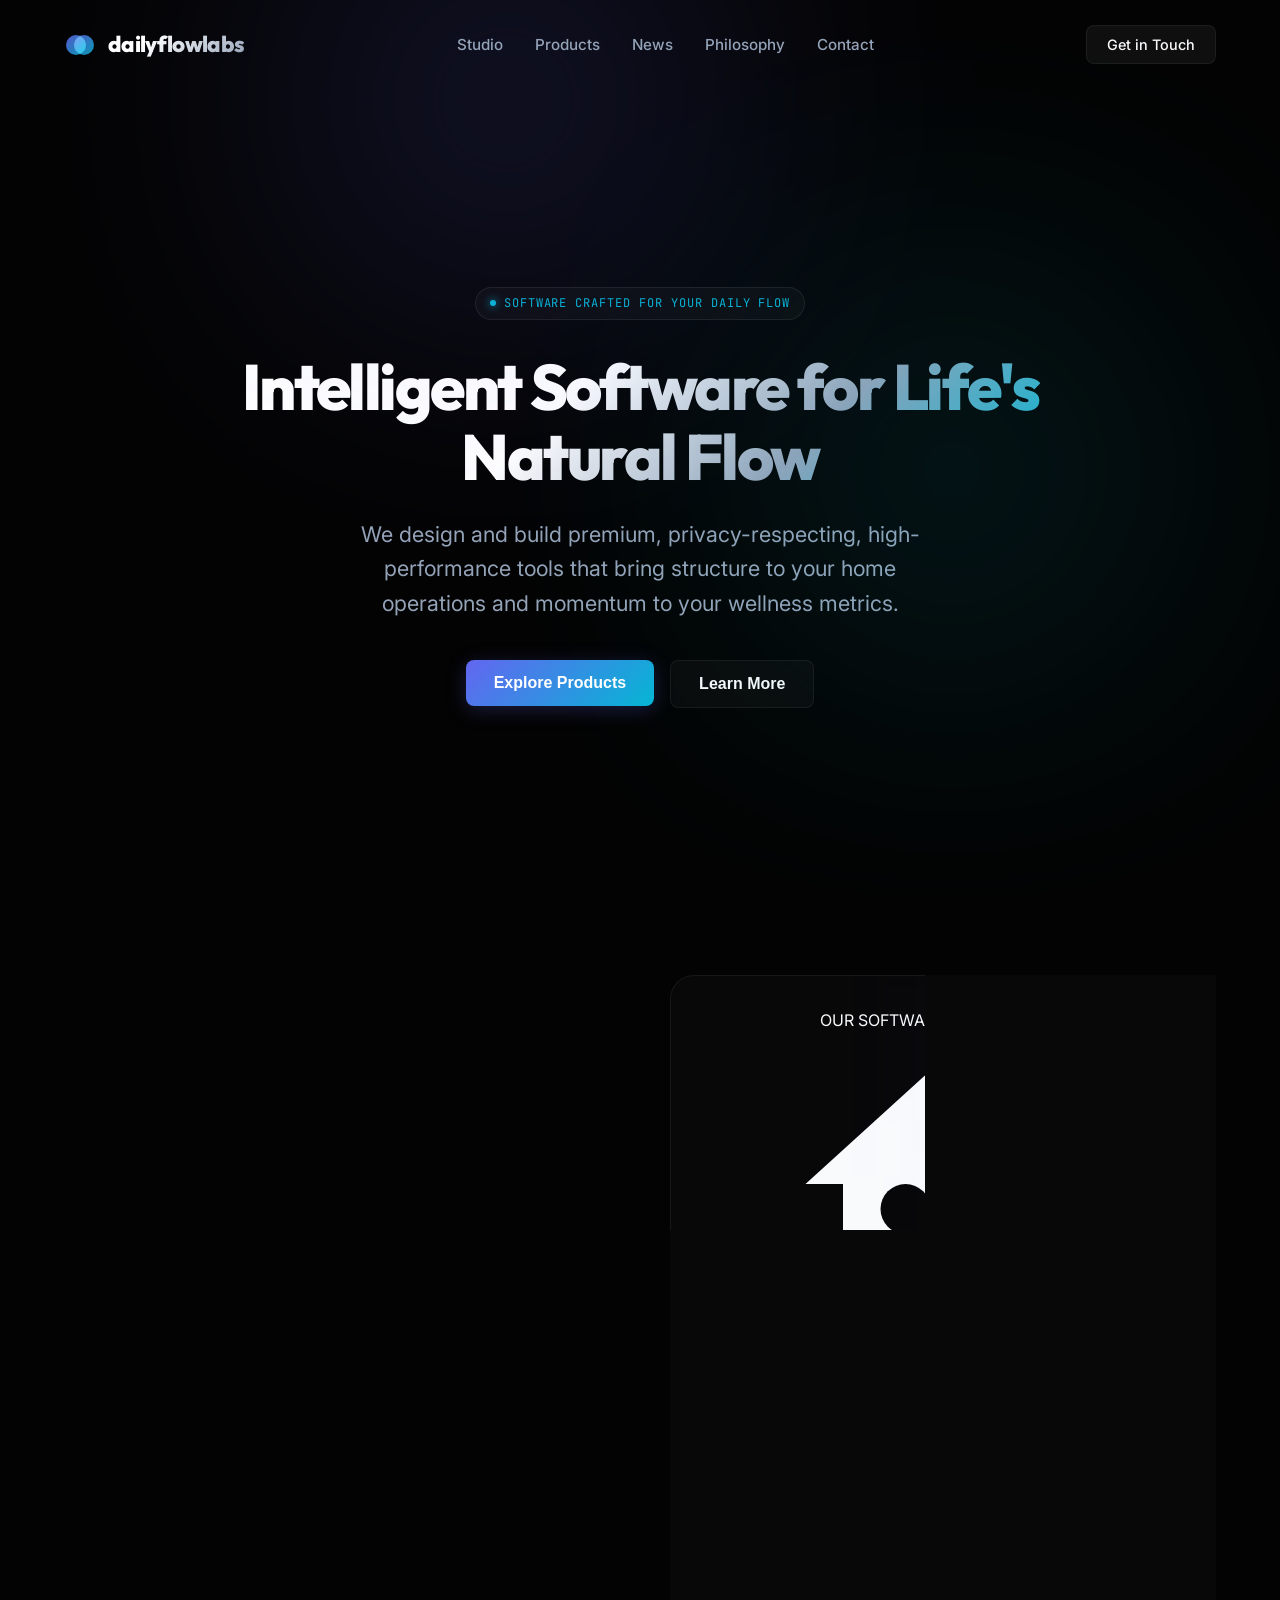
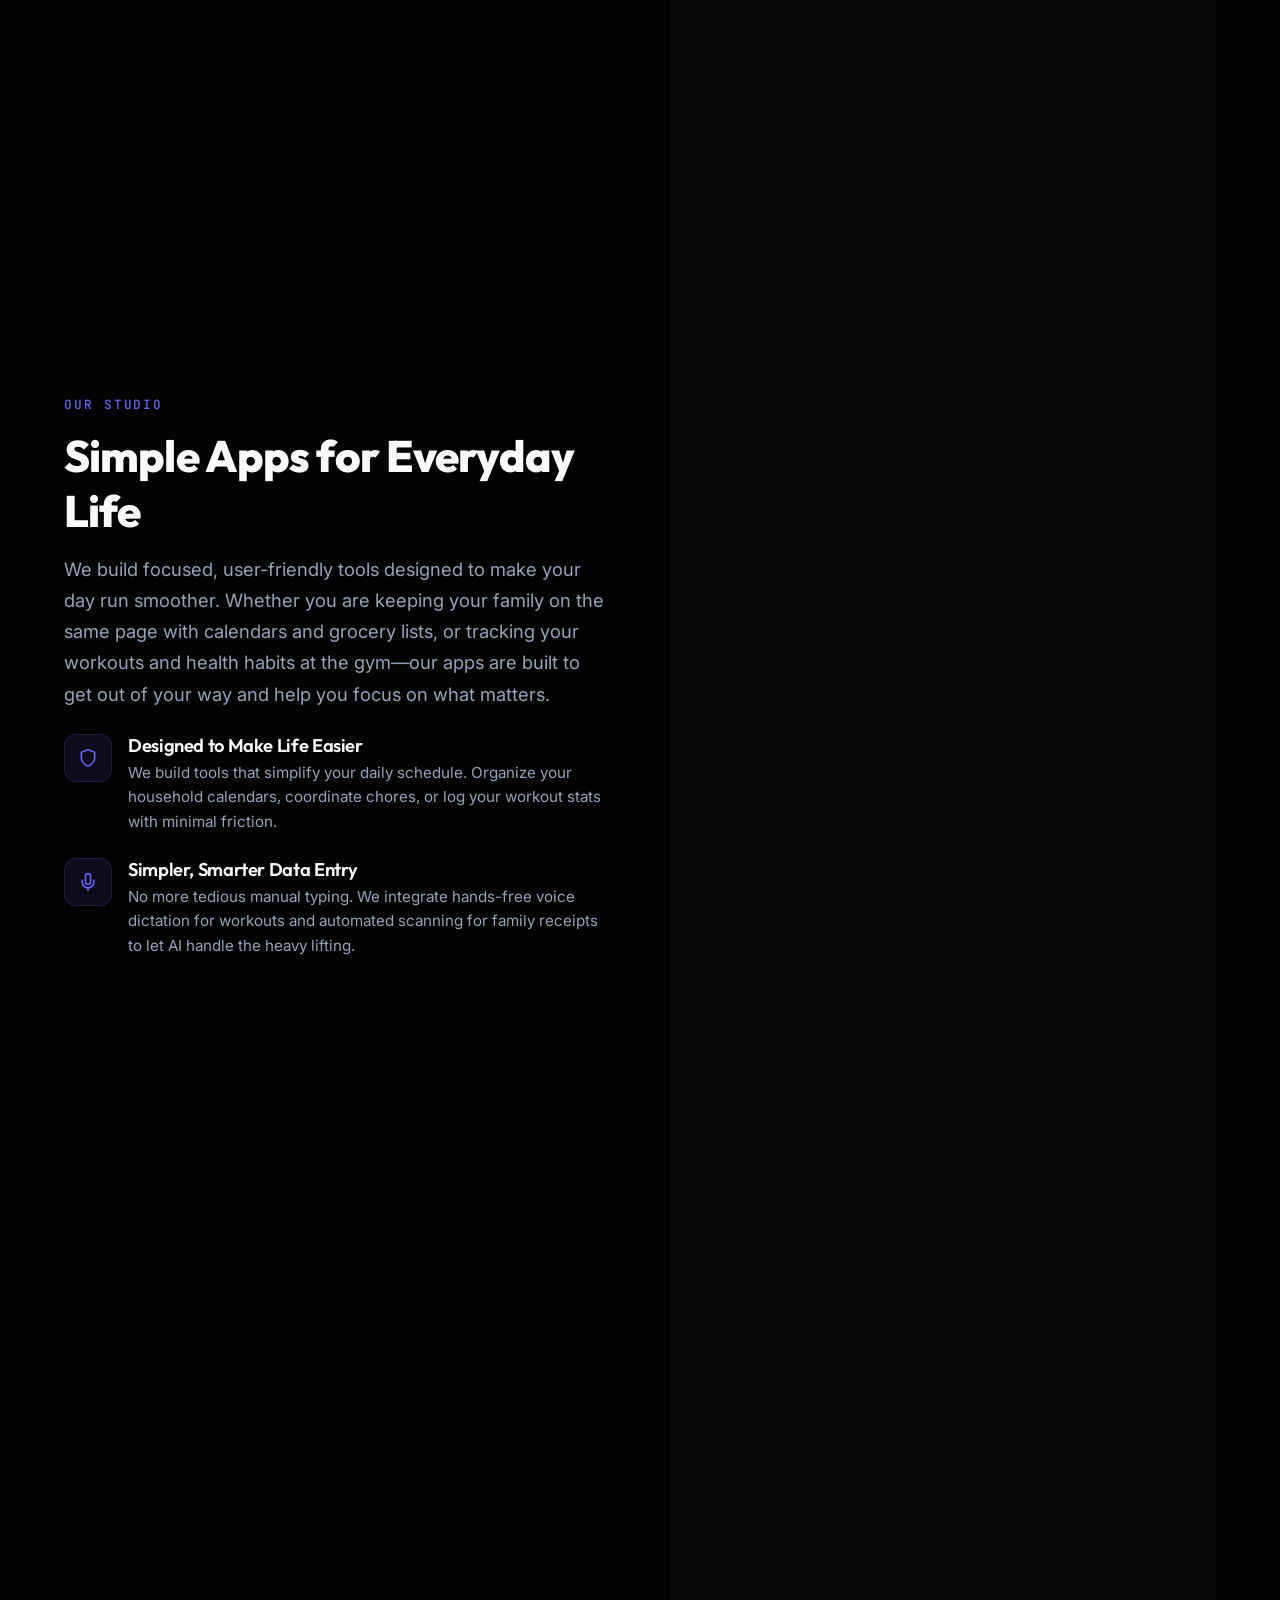
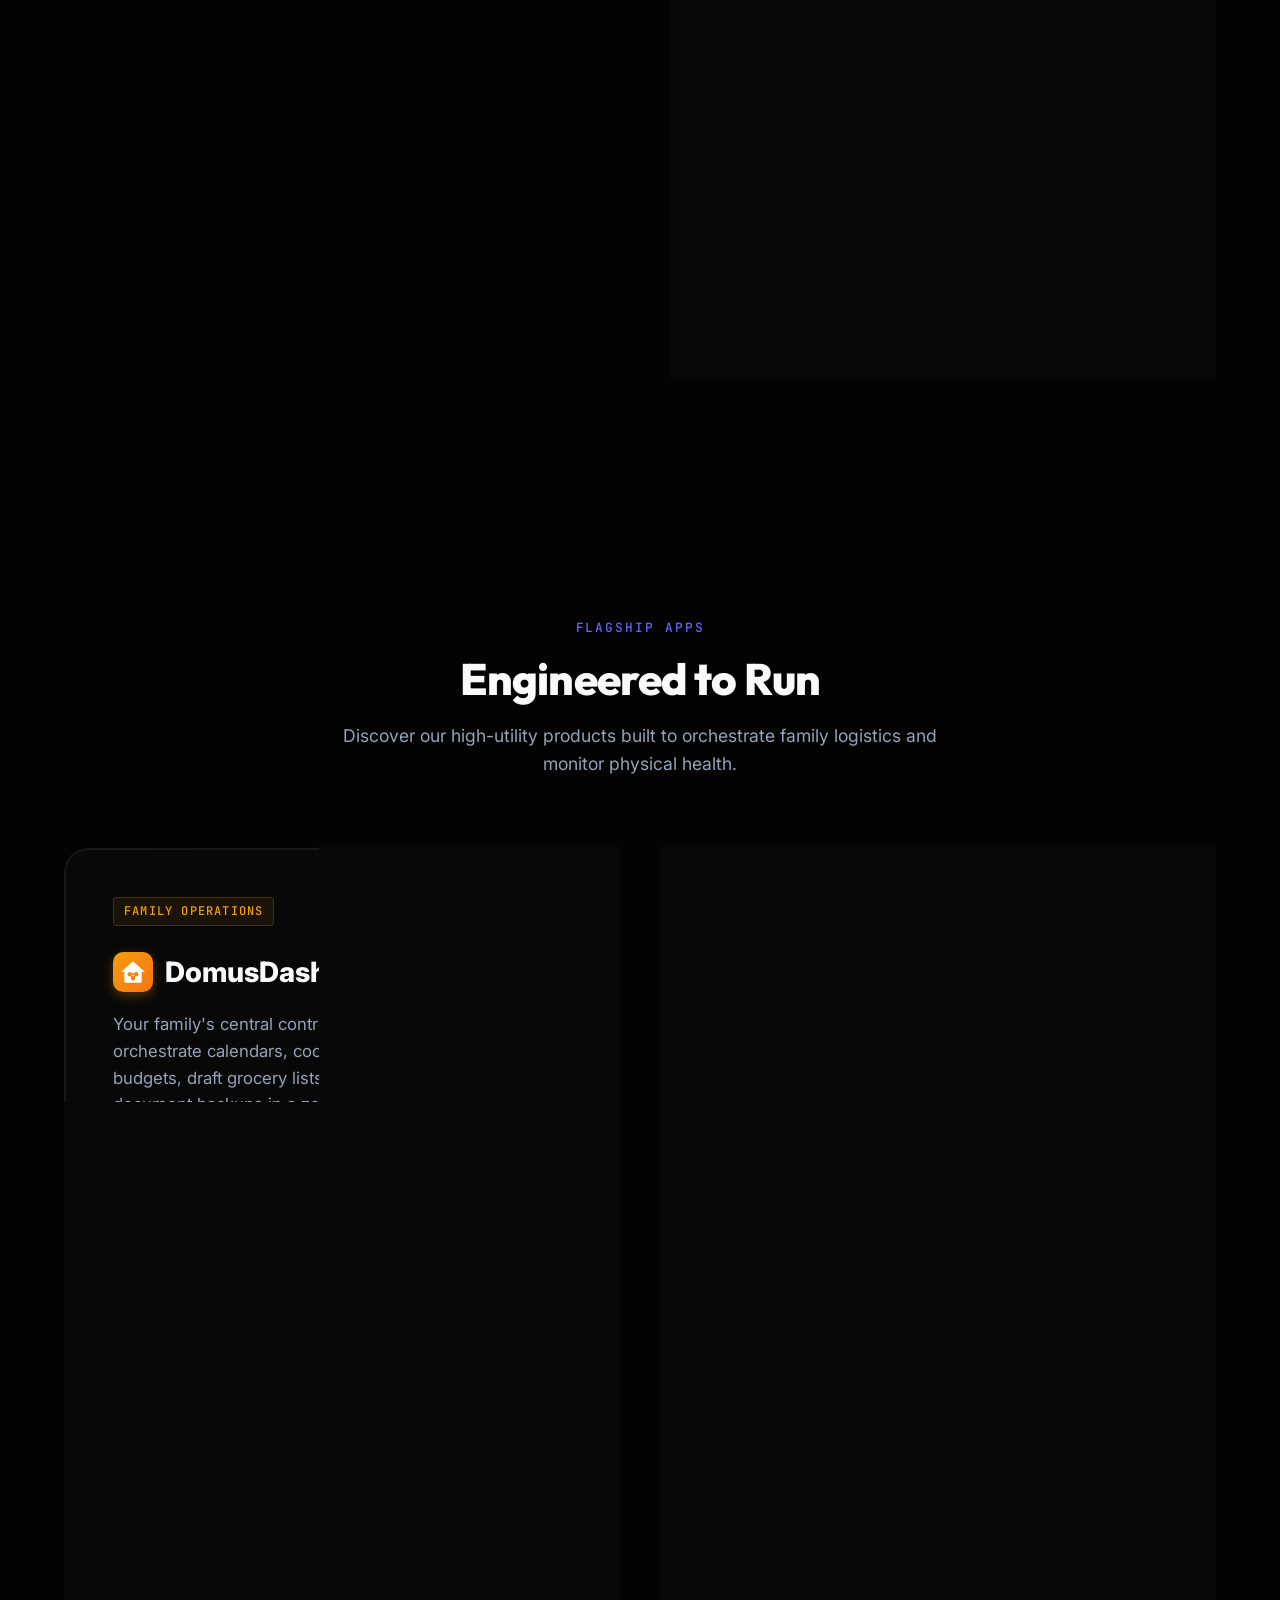
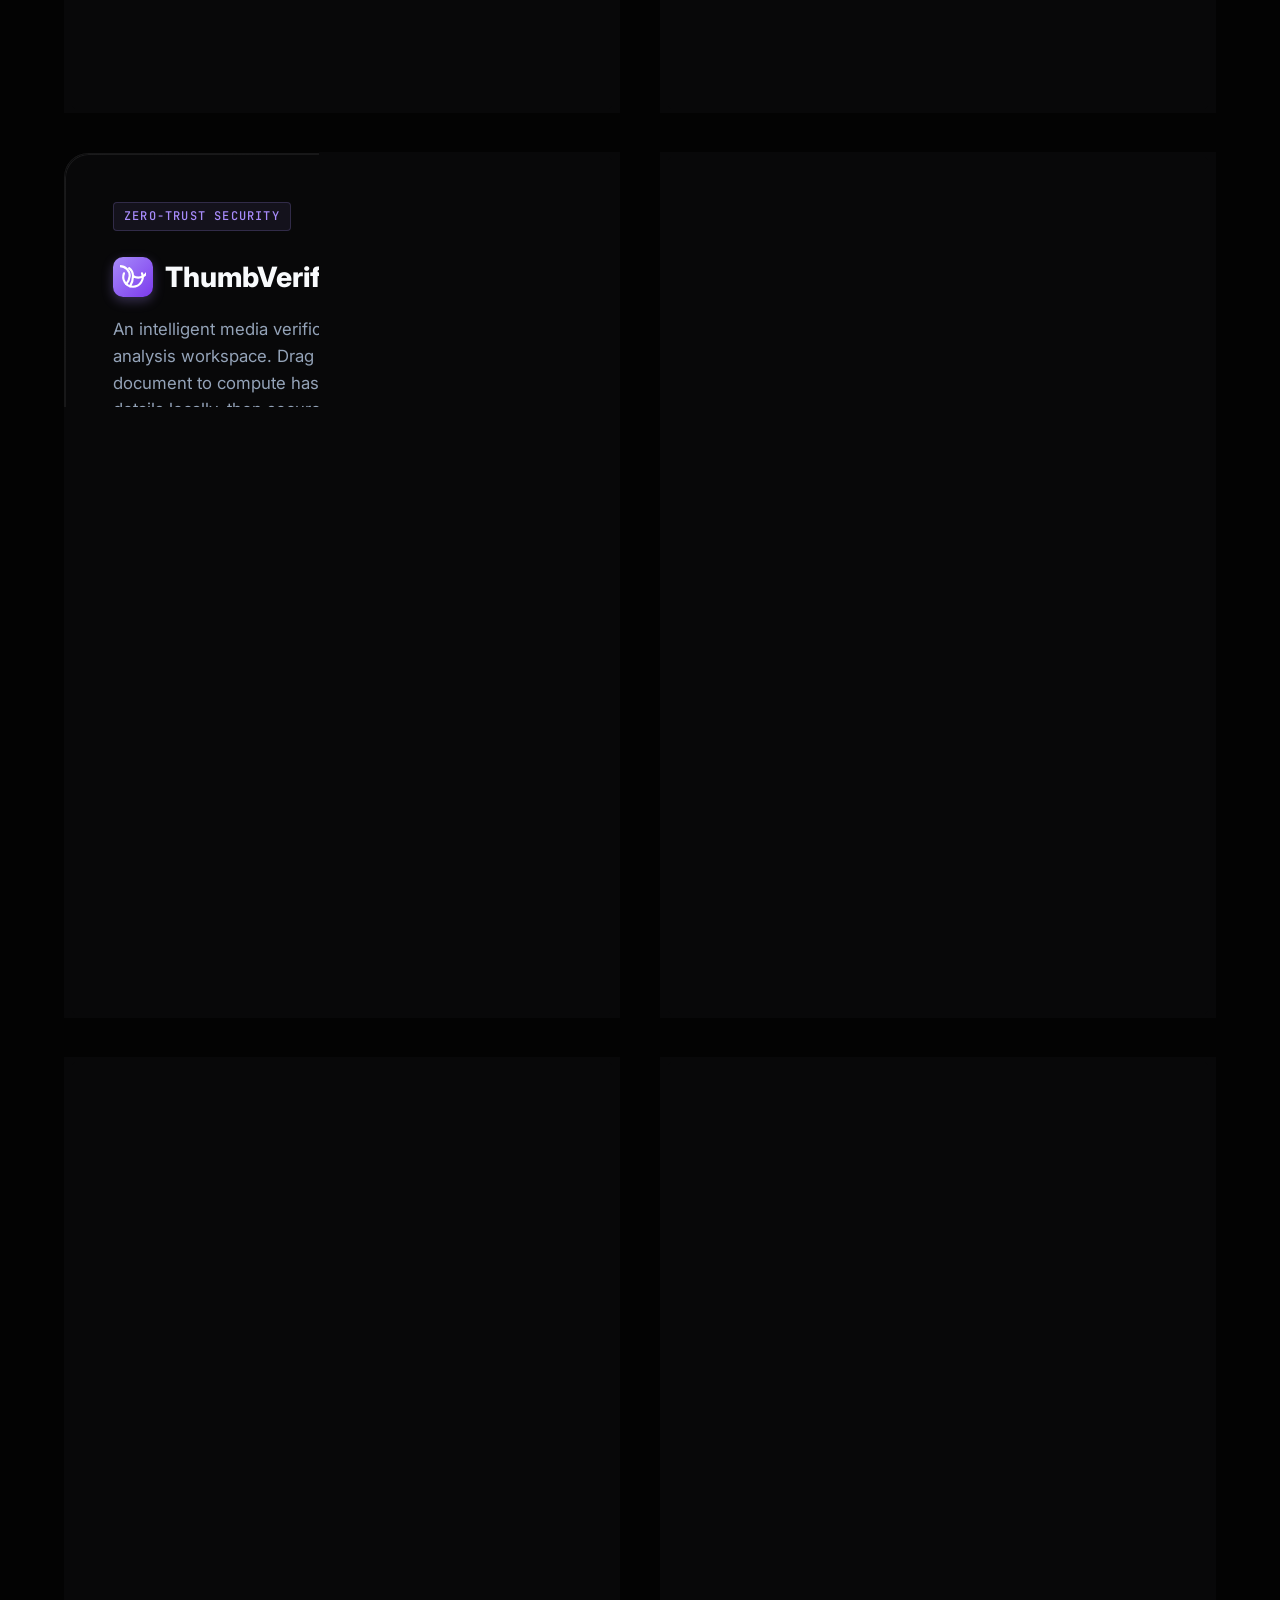
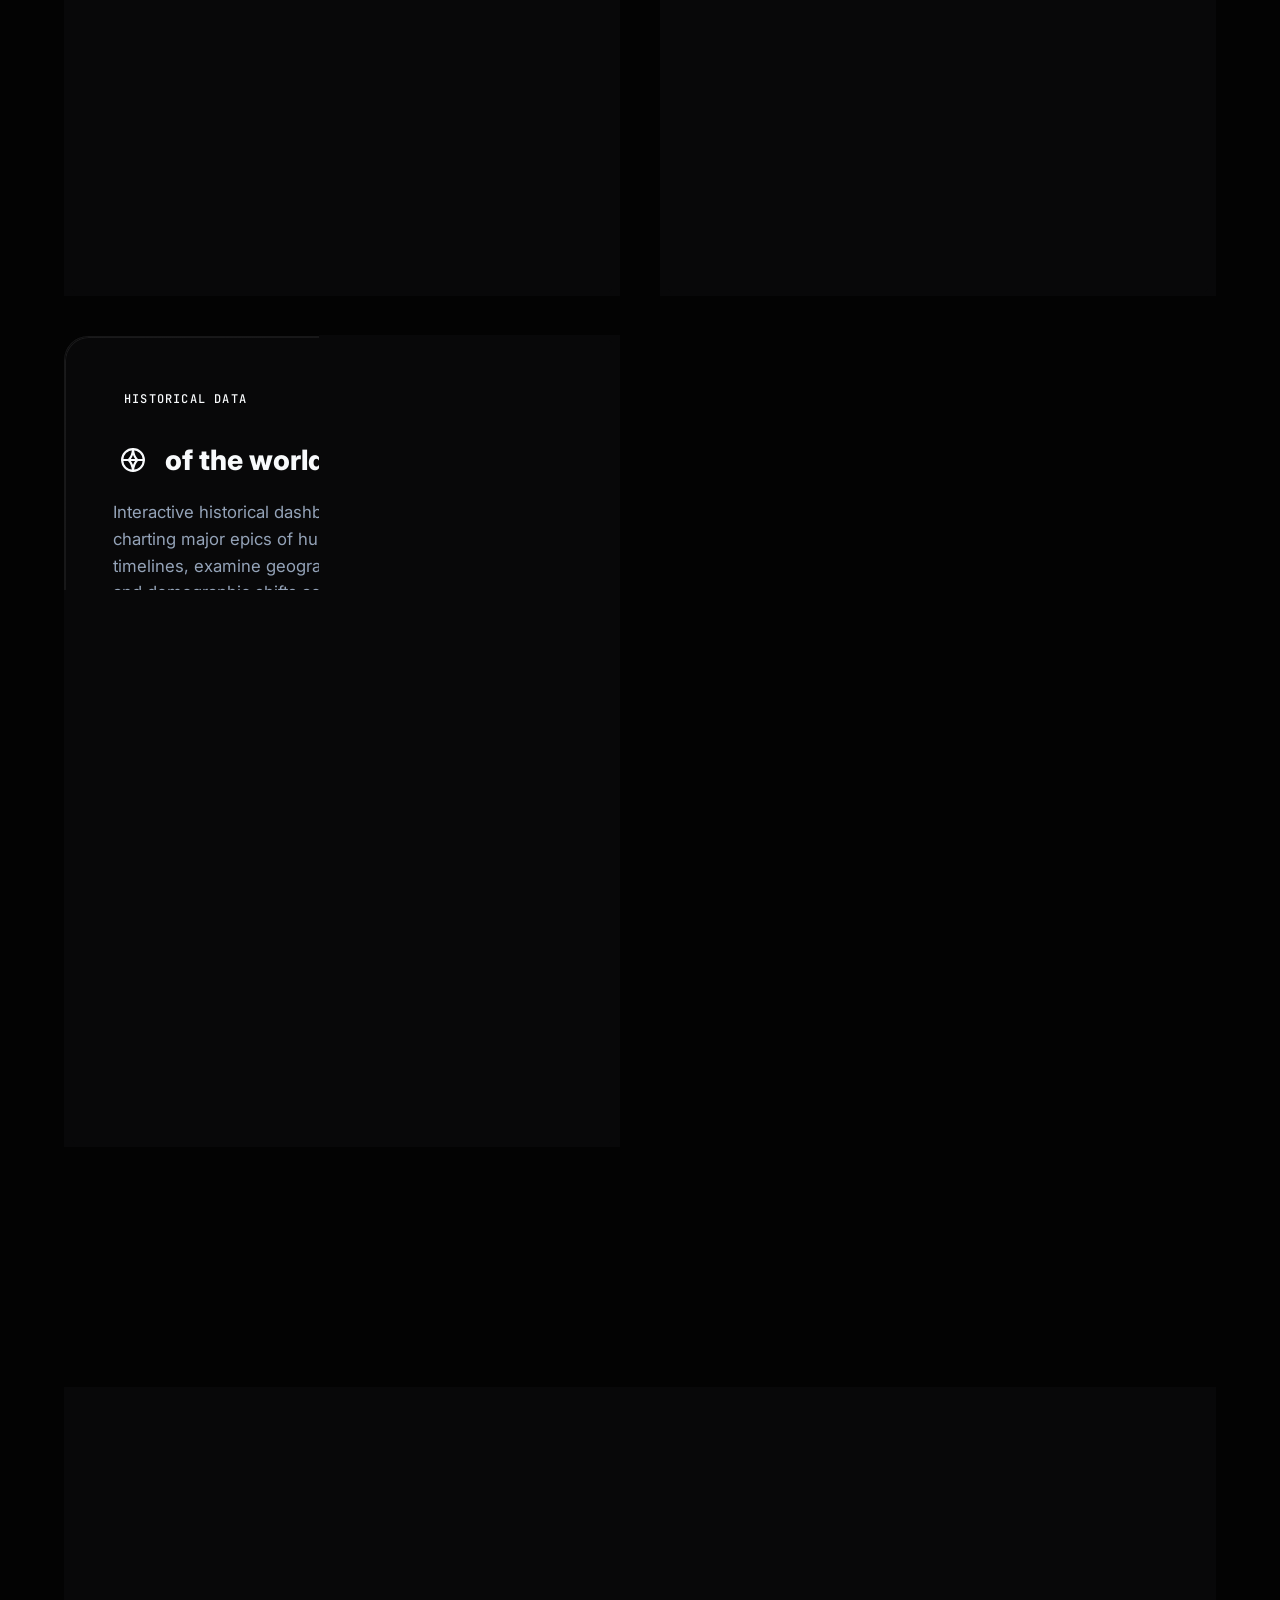
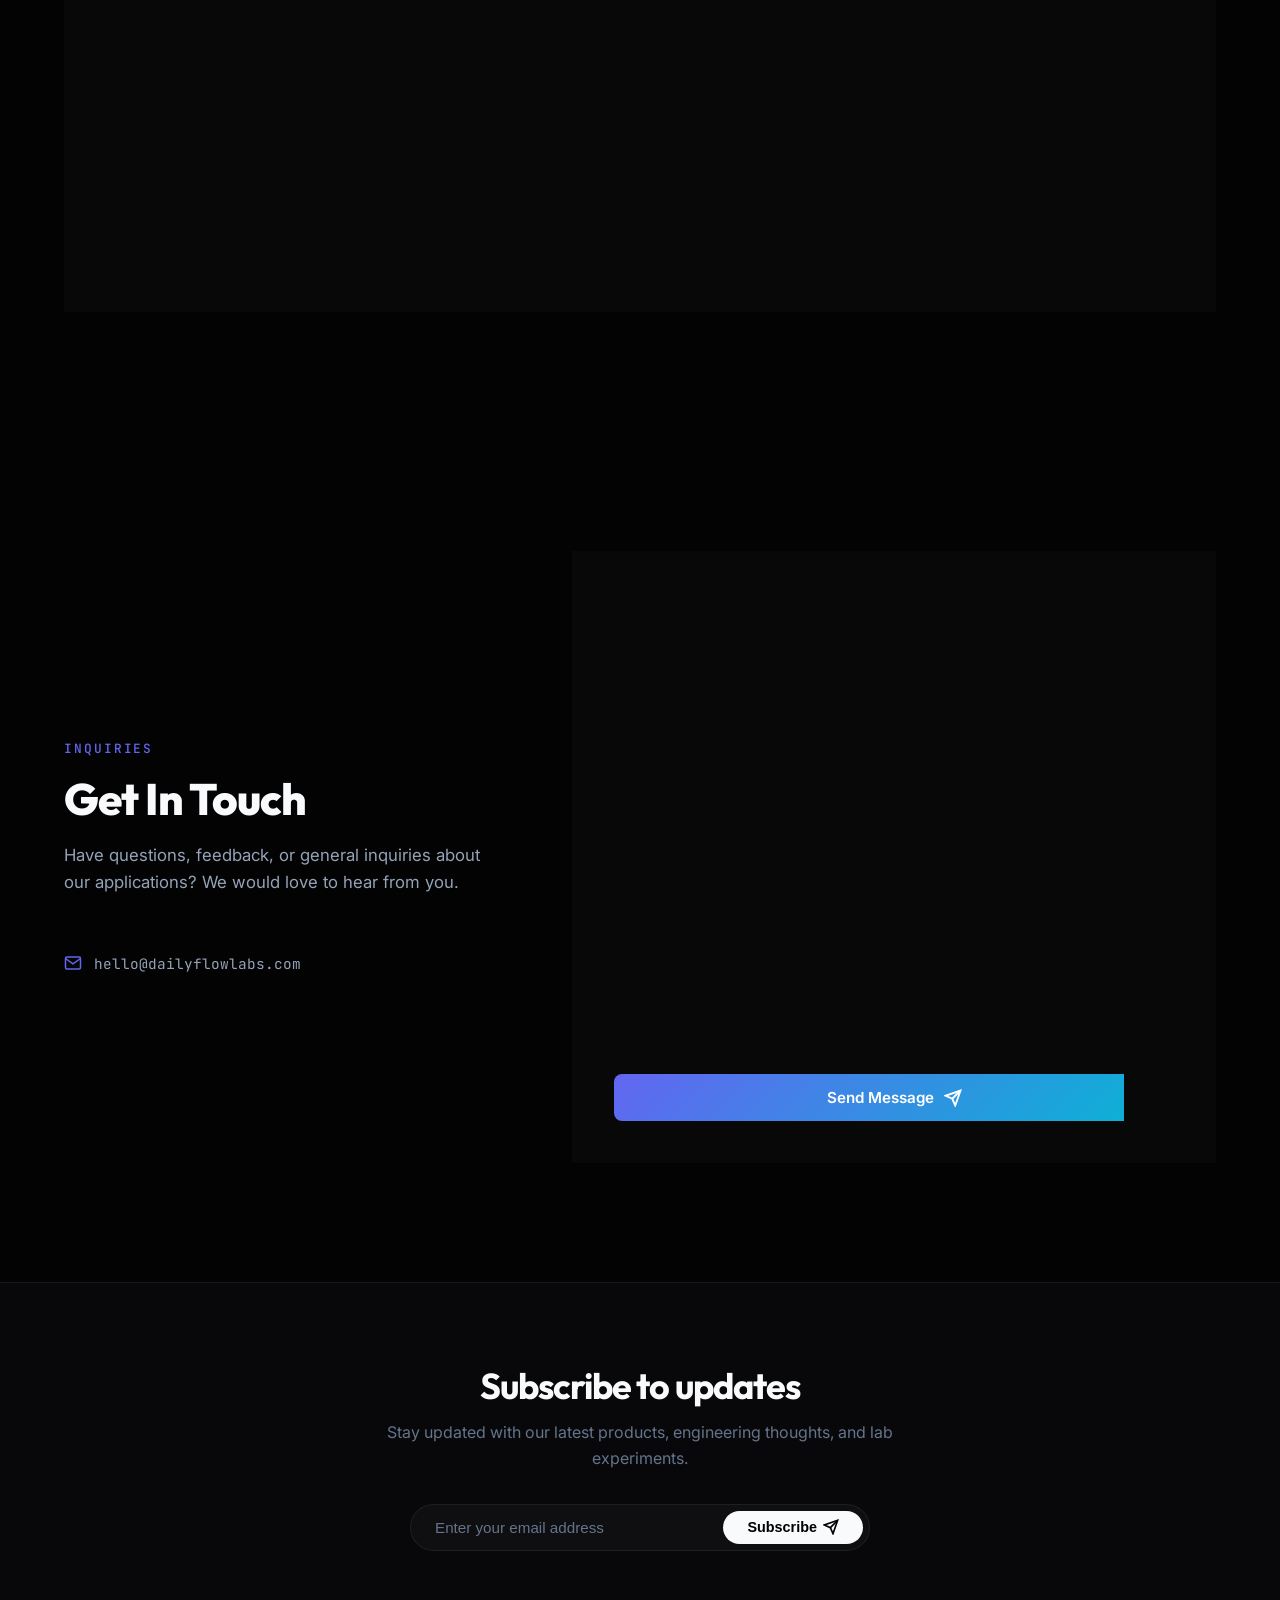
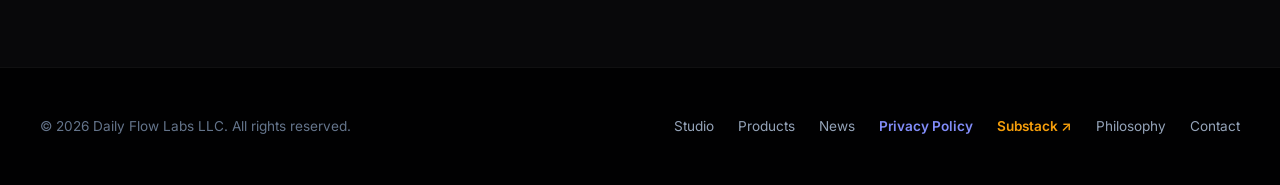
==== commit bfcac8b6: "feat: add Privacy Policy page for Daily Flow Labs LLC" ====
--- a/index.html
+++ b/index.html
@@ -125,6 +125,7 @@
   <!-- Microsoft Clarity -->
   <script type="text/javascript">
       (function(c,l,a,r,i,t,y){
+                var h=window.location.hostname; if(h.includes("localhost")||h.includes("127.0.0.1")||h.startsWith("dev.")) return;
           c[a]=c[a]||function(){(c[a].q=c[a].q||[]).push(arguments)};
           t=l.createElement(r);t.async=1;t.src="https://www.clarity.ms/tag/"+i;
           y=l.getElementsByTagName(r)[0];y.parentNode.insertBefore(t,y);
@@ -150,10 +151,10 @@
           <li><a href="#about" class="nav-link">Studio</a></li>
           <li><a href="#products" class="nav-link">Products</a></li>
           <li><a href="news.html" class="nav-link">News</a></li>
-          <li><a href="https://substack.com/@dailyflowlabs" target="_blank" rel="noopener noreferrer" class="nav-link" style="color: #f59e0b; font-weight: 600;">Substack ↗</a></li>
           <li><a href="#philosophy" class="nav-link">Philosophy</a></li>
           <li><a href="#contact" class="nav-link">Contact</a></li>
         </ul>
+
 
       </nav>
       <a href="#contact">
@@ -908,6 +909,7 @@
         <li><a href="#about">Studio</a></li>
         <li><a href="#products">Products</a></li>
         <li><a href="news.html">News</a></li>
+        <li><a href="privacy.html" style="color: #818cf8; font-weight: 600;">Privacy Policy</a></li>
         <li><a href="https://substack.com/@dailyflowlabs" target="_blank" rel="noopener noreferrer" style="color: #f59e0b; font-weight: 600;">Substack ↗</a></li>
         <li><a href="#philosophy">Philosophy</a></li>
         <li><a href="#contact">Contact</a></li>
